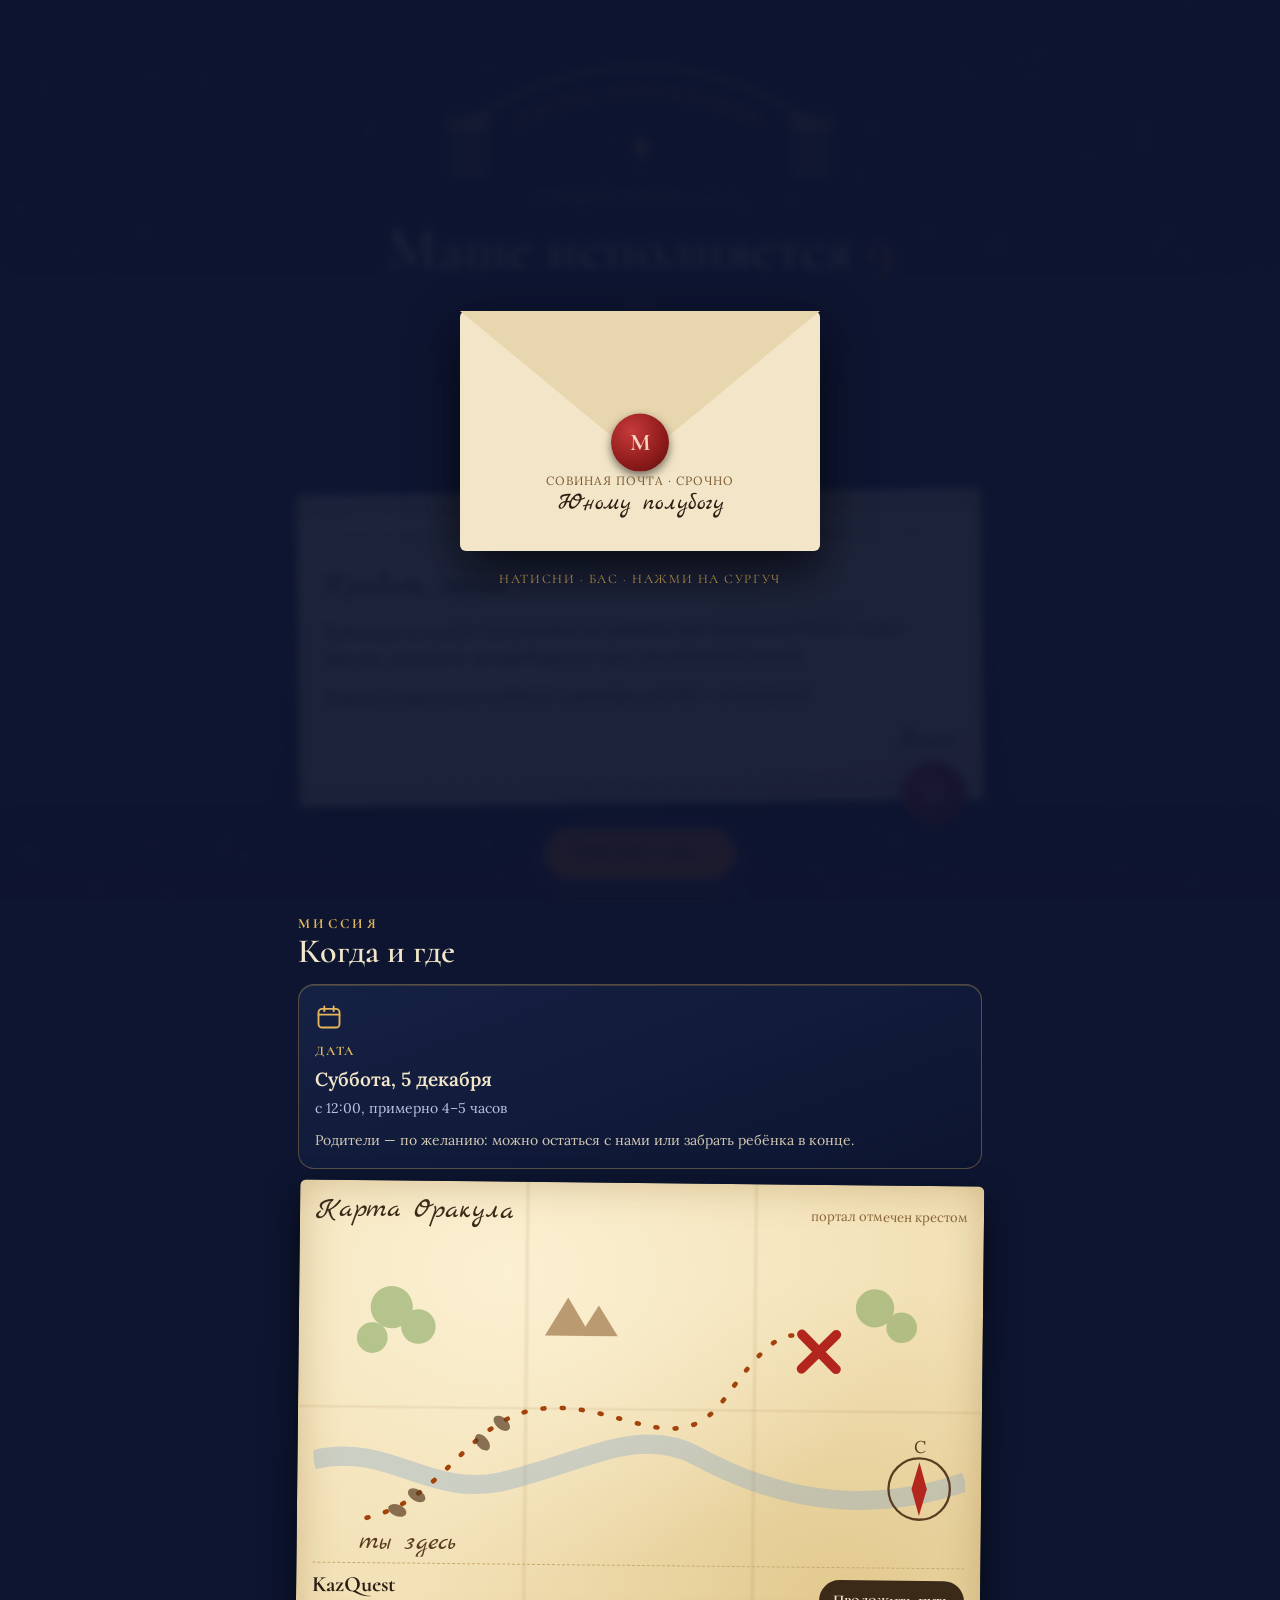
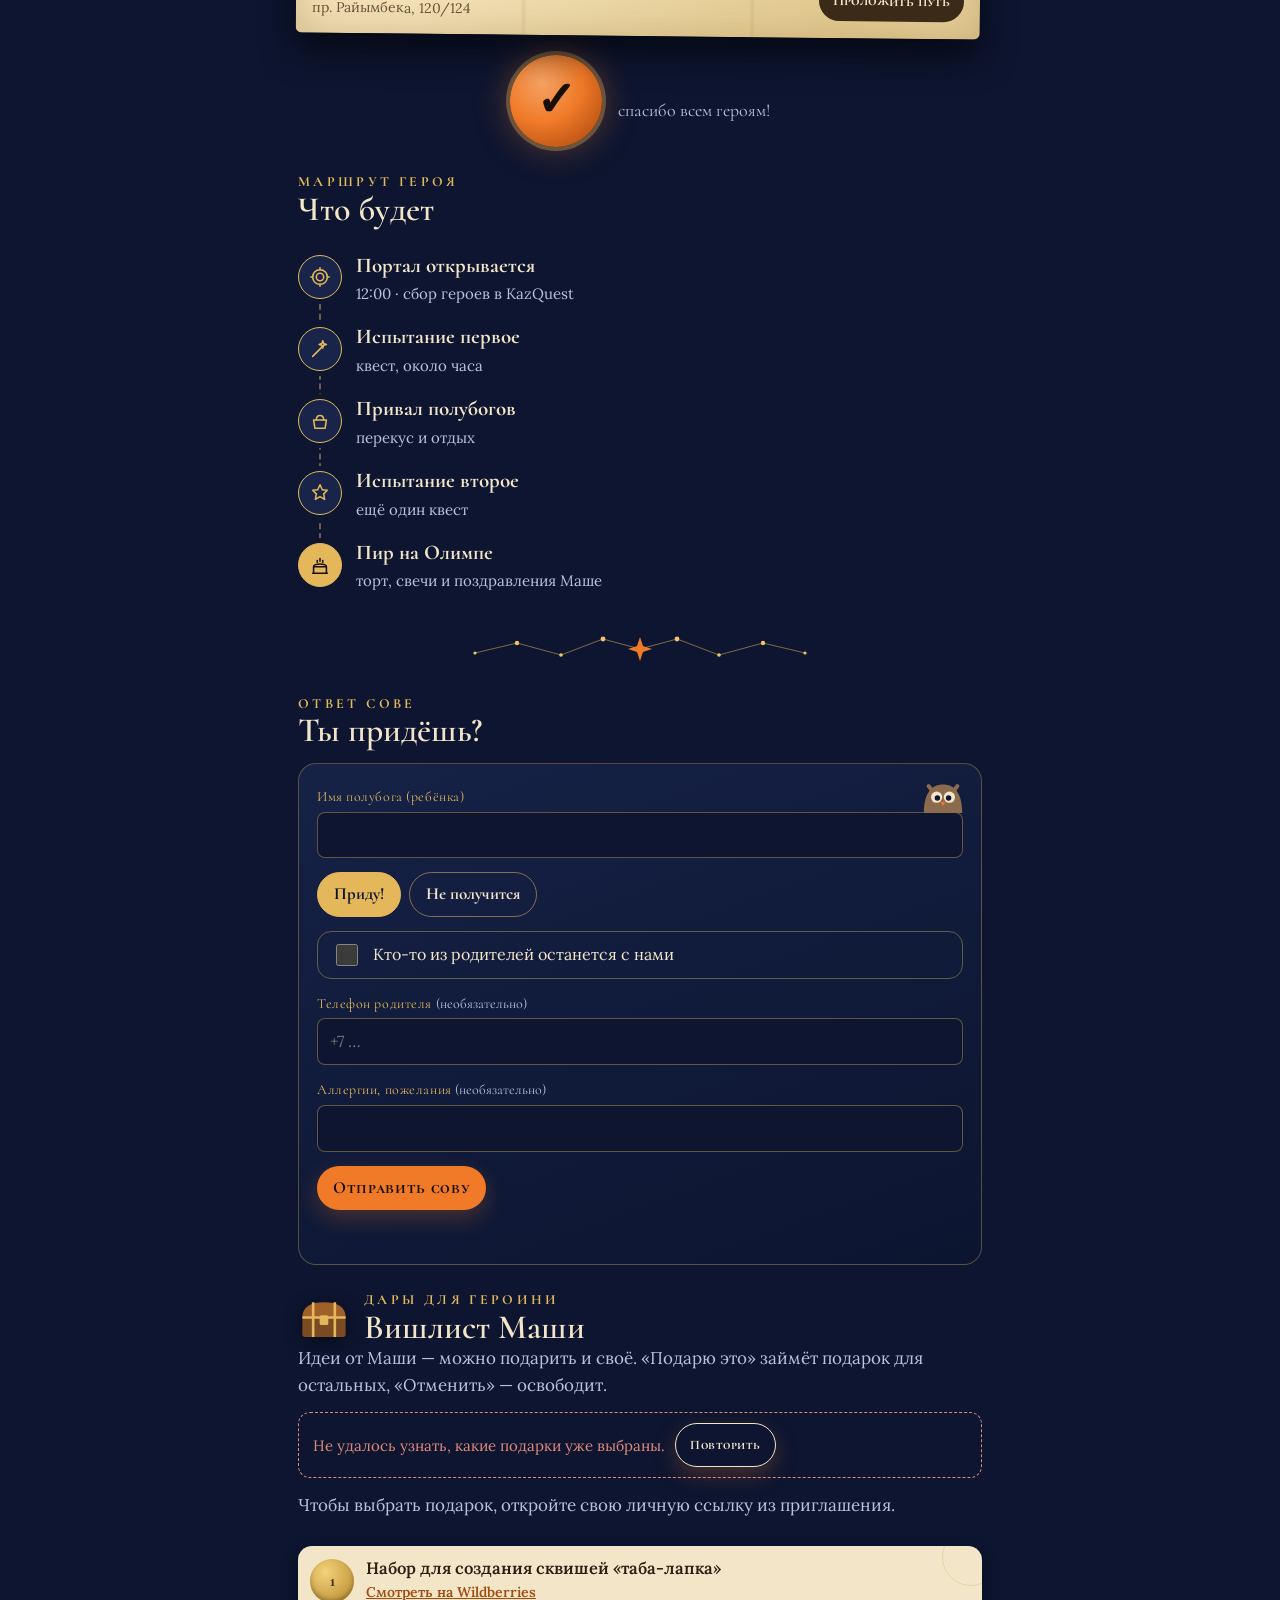
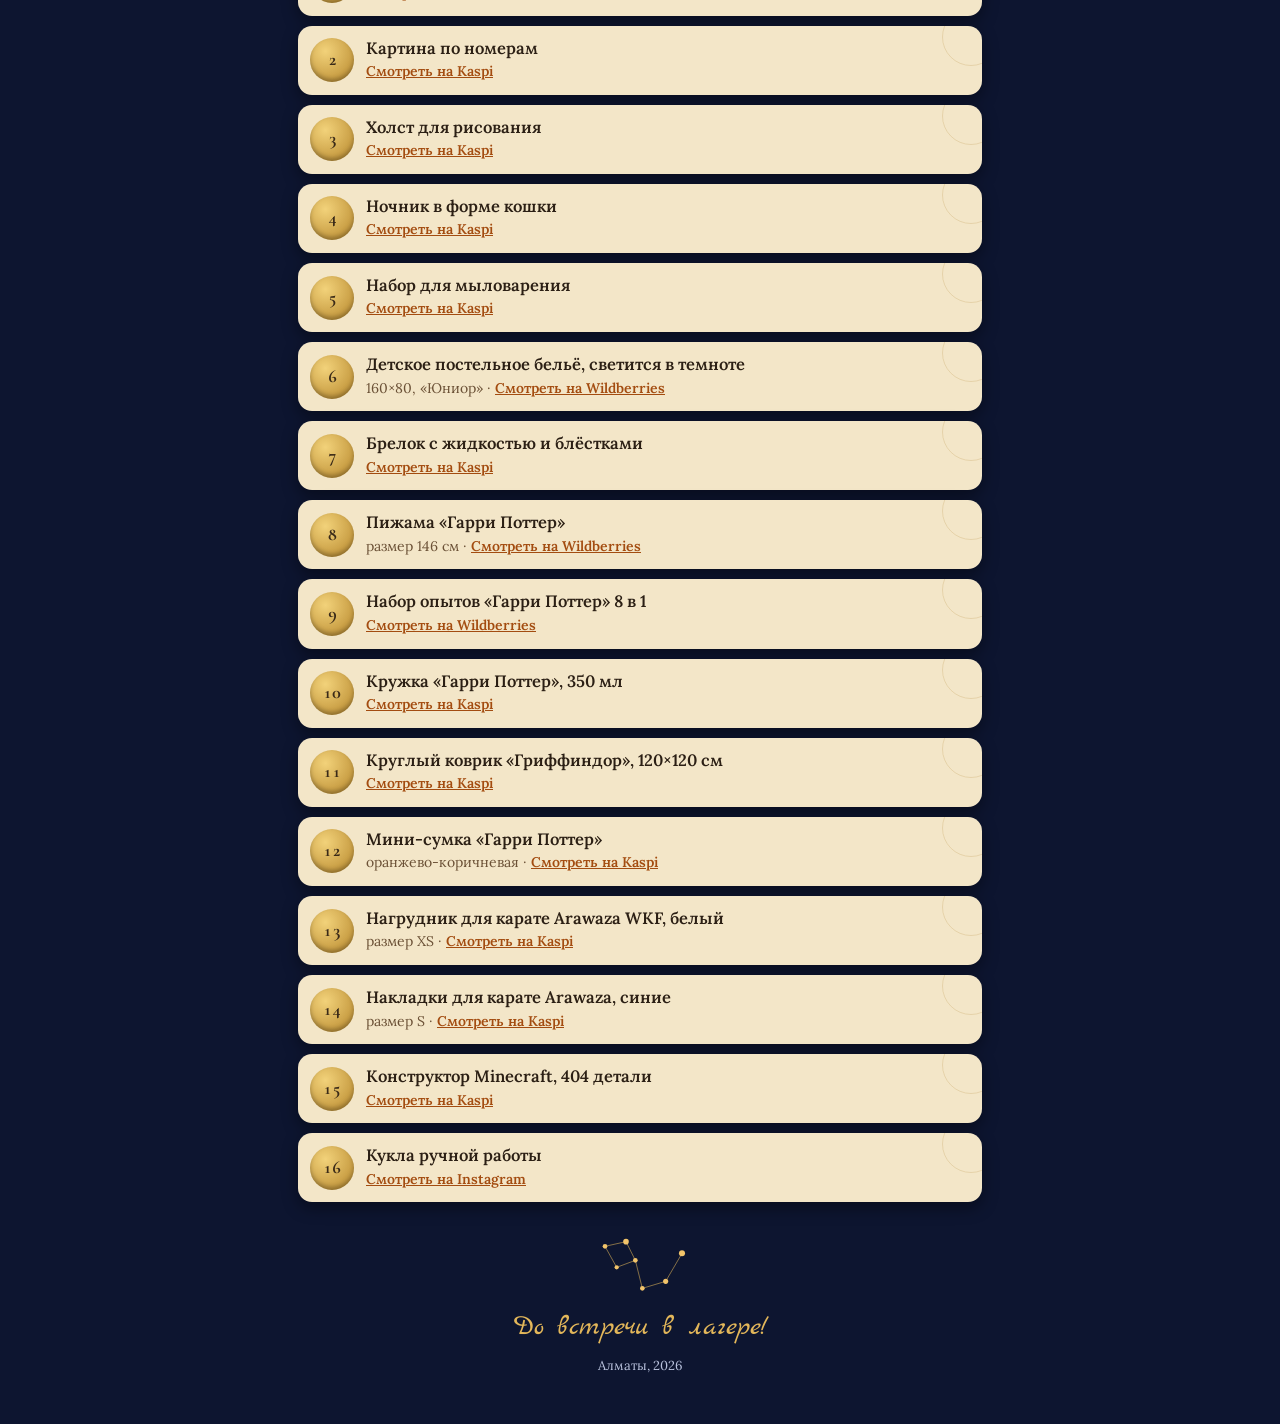
==== index.html @ b2b611e3 "Пижама ГП: ссылка с выбранным размером 146 Co-Authored-By: Claude Opus 5.5 <noreply@anthropic.com> C" ====
<!DOCTYPE html>
<html lang="ru">
<head>
<meta charset="utf-8">
<meta name="viewport" content="width=device-width, initial-scale=1">
<title>Маше 9 — Лагерь полукровок</title>
<meta name="robots" content="noindex">
<meta property="og:title" content="Маше 9 — приглашение в Лагерь полукровок">
<meta property="og:image" content="https://ivanlutsenko.github.io/masha-9/og.jpg">
<meta property="og:image:width" content="1200">
<meta property="og:image:height" content="630">
<meta name="twitter:card" content="summary_large_image">
<meta property="og:description" content="Суббота, 5 декабря, 12:00. Квест в Лагере полукровок. Совиная почта для юных полубогов и волшебников.">
<link rel="preconnect" href="https://fonts.googleapis.com">
<link rel="preconnect" href="https://fonts.gstatic.com" crossorigin>
<link href="https://fonts.googleapis.com/css2?family=Cormorant:wght@500;600;700&family=Cormorant+SC:wght@600;700&family=Philosopher:wght@400;700&family=Lora:ital,wght@0,400;0,600;1,400&family=Marck+Script&family=Bad+Script&display=swap" rel="stylesheet">
<link rel="stylesheet" href="style.css?v=c1f1606">
</head>
<body>

<canvas id="sky" aria-hidden="true"></canvas>
<canvas id="confetti" aria-hidden="true"></canvas>

<div class="envelope-screen" id="envScreen">
  <div class="env-stack">
    <button class="env" id="env" type="button" aria-label="Открыть письмо">
      <span class="body"></span>
      <span class="flap"></span>
      <span class="seal">М</span>
      <span class="addr"><small>СОВИНАЯ ПОЧТА · СРОЧНО</small><span id="envName">Юному полубогу</span></span>
    </button>
    <div class="env-hint">Натисни · Бас · Нажми на сургуч</div>
  </div>
</div>

<div class="lang-screen" id="langScreen" hidden>
  <div class="lang-box">
    <svg class="lang-stars" viewBox="0 0 200 60" aria-hidden="true"><path d="M20 40 L60 18 L100 34 L140 12 L180 38" fill="none" stroke="#e3b75a" stroke-width=".9" opacity=".6"/><g fill="#f2c46a"><circle cx="20" cy="40" r="2"/><circle cx="60" cy="18" r="2.6"/><circle cx="100" cy="34" r="2.2"/><circle cx="140" cy="12" r="2.8"/><circle cx="180" cy="38" r="2"/></g></svg>
    <h2 class="lang-title">Мова · Тіл · Язык</h2>
    <p class="lang-sub">Обери мову порталу · Портал тілін таңда · Выбери язык портала</p>
    <div class="lang-btns">
      <button type="button" class="lang-btn" data-lang="uk" lang="uk"><b>Українська</b><span>Відкрити портал</span></button>
      <button type="button" class="lang-btn" data-lang="kk" lang="kk"><b>Қазақша</b><span>Порталды ашу</span></button>
      <button type="button" class="lang-btn" data-lang="ru" lang="ru"><b>Русский</b><span>Открыть портал</span></button>
    </div>
  </div>
</div>
<div class="flash" id="flash" aria-hidden="true"></div>

<nav class="lang-switch" id="langSwitch" aria-label="Мова · Тіл · Язык" hidden>
  <button type="button" data-lang="uk" lang="uk">УКР</button><button type="button" data-lang="kk" lang="kk">ҚАЗ</button><button type="button" data-lang="ru" lang="ru">РУС</button>
</nav>

<div class="wrap">
  <header class="arch">
    <svg viewBox="0 0 420 150" aria-hidden="true">
      <defs><path id="archPath" d="M66 112 Q210 28 354 112"/></defs>
      <g fill="none" stroke="#e3b75a" stroke-width="2">
        <rect x="24" y="96" width="30" height="50" rx="2"/>
        <line x1="32" y1="100" x2="32" y2="142"/><line x1="39" y1="100" x2="39" y2="142"/><line x1="46" y1="100" x2="46" y2="142"/>
        <rect x="18" y="90" width="42" height="8" rx="2"/>
        <rect x="366" y="96" width="30" height="50" rx="2"/>
        <line x1="374" y1="100" x2="374" y2="142"/><line x1="381" y1="100" x2="381" y2="142"/><line x1="388" y1="100" x2="388" y2="142"/>
        <rect x="360" y="90" width="42" height="8" rx="2"/>
        <path d="M40 92 Q210 -14 380 92" stroke-width="2.5"/>
      </g>
      <text font-family="Philosopher, Georgia, serif" font-weight="700" font-size="19" letter-spacing="3" fill="#f07a28">
        <textPath href="#archPath" startOffset="50%" text-anchor="middle" data-i18n="arch">ЛАГЕРЬ ПОЛУКРОВОК</textPath>
      </text>
      <path d="M213 102 L203 122 H212 L206 142 L221 116 H211 Z" fill="#e3b75a"/>
    </svg>
    <div class="kicker" data-i18n="kicker">Совиная почта · 05.12</div>
    <h1 data-i18n-html="h1">Маше исполняется <em>9</em></h1>
    <svg class="c9" viewBox="0 0 120 110" role="img" aria-label="Созвездие в форме девятки">
      <path d="M78 48 L62 58 L42 52 L36 32 L48 14 L70 12 L82 28 L78 48 L74 74 L60 96 L40 100" fill="none" stroke="#e3b75a" stroke-width="1" opacity=".7"/>
      <g fill="#f2c46a"><circle cx="78" cy="48" r="3"/><circle cx="62" cy="58" r="2.2"/><circle cx="42" cy="52" r="2.6"/><circle cx="36" cy="32" r="2"/><circle cx="48" cy="14" r="2.8"/><circle cx="70" cy="12" r="2.2"/><circle cx="82" cy="28" r="2.6"/><circle cx="74" cy="74" r="2.2"/><circle cx="60" cy="96" r="2.6"/><circle cx="40" cy="100" r="3.2"/></g>
    </svg>
  </header>

  <svg class="sdiv" viewBox="0 0 350 40" aria-hidden="true"><path d="M10 24 L52 14 L96 26 L138 10 L175 20 L212 10 L254 26 L298 14 L340 24" fill="none" stroke="#e3b75a" stroke-width=".9" opacity=".6"/><g fill="#f2c46a"><circle cx="10" cy="24" r="1.6"/><circle cx="52" cy="14" r="2.2"/><circle cx="96" cy="26" r="1.8"/><circle cx="138" cy="10" r="2.4"/><circle cx="212" cy="10" r="2.4"/><circle cx="254" cy="26" r="1.8"/><circle cx="298" cy="14" r="2.2"/><circle cx="340" cy="24" r="1.6"/></g><path d="M175 8 L178 17 L187 20 L178 23 L175 32 L172 23 L163 20 L172 17 Z" fill="#f07a28"/></svg>

  <article class="letter">
    <div class="crest"><span data-i18n="crest_l">Лагерь полукровок</span><span data-i18n="crest_r">Домик Гекаты · Хогвартс</span></div>
    <p class="greet" id="greet">Привет, герой!</p>
    <p id="intro">Тебя ждут в Лагере полукровок на девятом дне рождения Маши. Будут квесты, полубоги, волшебники и торт, достойный Олимпа.</p>
    <p data-i18n="portal">Портал откроется в субботу, 5 декабря, в 12:00 — в KazQuest.</p>
    <p class="sign">Маша</p>
    <div class="wax" aria-hidden="true">Ω</div>
  </article>
  <a class="btn cta" href="#h-rsvp" id="ctaBtn" data-i18n="cta">Ответить сове ↓</a>

  <section aria-labelledby="h-when" style="margin-top:10px">
    <h2 id="h-when"><span class="gr" data-i18n="when_gr">Миссия</span><span data-i18n="when_h">Когда и где</span></h2>
    <div class="facts">
      <div class="fact">
        <svg class="ico" viewBox="0 0 24 24" aria-hidden="true"><rect x="3" y="5" width="18" height="16" rx="3"/><path d="M3 10h18M8 3v4M16 3v4"/></svg>
        <span class="lbl" data-i18n="date_lbl">Дата</span>
        <span class="val" id="dateVal">Суббота, 5 декабря</span>
        <span class="note" id="timeVal">с 12:00, примерно 4–5 часов</span>
        <span class="note parents" data-i18n="parents">Родители — по желанию: можно остаться с нами или забрать ребёнка в конце.</span>
      </div>
    </div>
    <a class="omap" id="mapLink" target="_blank" rel="noopener">
      <div class="omap-head"><span class="omap-title" data-i18n="map_title">Карта Оракула</span><span class="omap-sub" data-i18n="map_sub">портал отмечен крестом</span></div>
      <svg class="omap-art" viewBox="0 0 340 170" aria-hidden="true">
        <path d="M0 120 C40 110 60 140 100 130 S170 100 200 116 S280 150 340 128" fill="none" stroke="#7fa3c9" stroke-width="10" opacity=".35"/>
        <g fill="#7fa35c" opacity=".55"><circle cx="40" cy="40" r="11"/><circle cx="54" cy="50" r="9"/><circle cx="30" cy="56" r="8"/><circle cx="292" cy="38" r="10"/><circle cx="306" cy="48" r="8"/></g>
        <path d="M120 54 l12 -20 l12 20 Z M138 54 l10 -16 l10 16 Z" fill="#a0784a" opacity=".7"/>
        <path d="M28 150 C70 140 80 96 120 92 S190 120 214 86 S250 44 262 62" fill="none" stroke="#a3420b" stroke-width="2.4" stroke-dasharray="1 9" stroke-linecap="round"/>
        <g fill="#5a3c22" opacity=".7"><ellipse cx="44" cy="146" rx="3" ry="5" transform="rotate(-70 44 146)"/><ellipse cx="54" cy="138" rx="3" ry="5" transform="rotate(-60 54 138)"/><ellipse cx="88" cy="110" rx="3" ry="5" transform="rotate(-40 88 110)"/><ellipse cx="98" cy="100" rx="3" ry="5" transform="rotate(-50 98 100)"/></g>
        <g stroke="#b3261e" stroke-width="5" stroke-linecap="round"><path d="M254 52 L272 70 M272 52 L254 70"/></g>
        <text x="24" y="166" font-family="Marck Script, cursive" font-size="14" fill="#5a3c22" data-i18n="map_here">ты здесь</text>
        <g transform="translate(316 132)"><circle r="16" fill="none" stroke="#5a3c22" stroke-width="1.2"/><path d="M0 -14 L4 0 L0 14 L-4 0 Z" fill="#b3261e"/><text y="-19" font-size="9" text-anchor="middle" fill="#5a3c22" font-family="Lora, serif">С</text></g>
      </svg>
      <div class="omap-foot">
        <div class="omap-addr"><b id="placeVal">KazQuest</b><span id="placeNote">пр. Райымбека, 120/124</span></div>
        <span class="omap-btn" id="mapBtn" data-i18n="map_btn">Проложить путь</span>
      </div>
    </a>
    <div class="count"><div class="orb"><b id="days">✦</b></div><span id="daysLbl">дней до праздника</span></div>
  </section>

  <section aria-labelledby="h-route">
    <h2 id="h-route"><span class="gr" data-i18n="route_gr">Маршрут героя</span><span data-i18n="route_h">Что будет</span></h2>
    <ol class="route">
      <li><span class="node">
        <svg viewBox="0 0 24 24" aria-hidden="true"><circle cx="12" cy="12" r="8"/><circle cx="12" cy="12" r="4"/><path d="M12 2v2M12 20v2M2 12h2M20 12h2"/></svg></span>
        <div><b data-i18n="r1">Портал открывается</b><p data-i18n="r1s">12:00 · сбор героев в KazQuest</p></div></li>
      <li><span class="node">
        <svg viewBox="0 0 24 24" aria-hidden="true"><path d="M4 20 L16 8"/><path d="M15 3l1 3 3 1-3 1-1 3-1-3-3-1 3-1z"/></svg></span>
        <div><b data-i18n="r2">Испытание первое</b><p data-i18n="r2s">квест, около часа</p></div></li>
      <li><span class="node">
        <svg viewBox="0 0 24 24" aria-hidden="true"><path d="M5 11h14l-1.5 9h-11z"/><path d="M8 11c0-3 1.5-5 4-5s4 2 4 5"/></svg></span>
        <div><b data-i18n="r3">Привал полубогов</b><p data-i18n="r3s">перекус и отдых</p></div></li>
      <li><span class="node">
        <svg viewBox="0 0 24 24" aria-hidden="true"><path d="M12 3l2.5 5.5L20 9l-4 4 1 6-5-3-5 3 1-6-4-4 5.5-.5z"/></svg></span>
        <div><b data-i18n="r4">Испытание второе</b><p data-i18n="r4s">ещё один квест</p></div></li>
      <li><span class="node gold">
        <svg viewBox="0 0 24 24" aria-hidden="true"><path d="M4 21h16M5 21v-7h14v7M5 14c0-2 3-3 7-3s7 1 7 3"/><path d="M12 8V5M9 9V7M15 9V7"/></svg></span>
        <div><b data-i18n="r5">Пир на Олимпе</b><p data-i18n="r5s">торт, свечи и поздравления Маше</p></div></li>
    </ol>
  </section>

  <svg class="sdiv" viewBox="0 0 350 40" aria-hidden="true"><path d="M10 24 L52 14 L96 26 L138 10 L175 20 L212 10 L254 26 L298 14 L340 24" fill="none" stroke="#e3b75a" stroke-width=".9" opacity=".6"/><g fill="#f2c46a"><circle cx="10" cy="24" r="1.6"/><circle cx="52" cy="14" r="2.2"/><circle cx="96" cy="26" r="1.8"/><circle cx="138" cy="10" r="2.4"/><circle cx="212" cy="10" r="2.4"/><circle cx="254" cy="26" r="1.8"/><circle cx="298" cy="14" r="2.2"/><circle cx="340" cy="24" r="1.6"/></g><path d="M175 8 L178 17 L187 20 L178 23 L175 32 L172 23 L163 20 L172 17 Z" fill="#f07a28"/></svg>

  <section aria-labelledby="h-rsvp" id="rsvpSec">
    <h2 id="h-rsvp"><span class="gr" data-i18n="rsvp_gr">Ответ сове</span><span id="rsvpTitle">Ты придёшь?</span></h2>
    <form class="panel" id="rsvpForm" novalidate>
      <svg class="peek" viewBox="0 0 60 44" aria-hidden="true"><path d="M6 44 C6 18 16 8 30 8 S54 18 54 44Z" fill="#8c6a4e"/><path d="M12 10 L18 18 M48 10 L42 18" stroke="#8c6a4e" stroke-width="5" stroke-linecap="round"/><circle cx="22" cy="24" r="7" fill="#f3e6c8"/><circle cx="38" cy="24" r="7" fill="#f3e6c8"/><circle class="pupil" cx="23" cy="25" r="3.4" fill="#0d1530"/><circle class="pupil" cx="37" cy="25" r="3.4" fill="#0d1530"/><path d="M27 30 L30 35 L33 30Z" fill="#f07a28"/></svg>
      <p class="who" id="whoLine" hidden><span id="whoLbl" data-i18n="who">Гость:</span> <b id="whoName"></b> · <button type="button" class="linkbtn" id="whoEdit" data-i18n="who_edit">изменить</button></p>
      <div class="field" id="childField">
        <label for="rChild" data-i18n="child_lbl">Имя полубога (ребёнка)</label>
        <input id="rChild" name="child" autocomplete="off" required maxlength="60">
      </div>
      <div class="kids" id="kidsBox" hidden></div>
      <div class="seg" id="comingSeg" role="radiogroup" aria-label="Придёт ли" data-i18n-aria="coming_aria">
        <input type="radio" id="rYes" name="coming" value="yes" checked><label for="rYes" id="rYesLbl" data-i18n="yes">Приду!</label>
        <input type="radio" id="rNo" name="coming" value="no"><label for="rNo" data-i18n="no">Не получится</label>
      </div>
      <label class="kid adult" for="rAdult"><input type="checkbox" id="rAdult"><span data-i18n="adult_stays">Кто-то из родителей останется с нами</span></label>
      <div class="field">
        <label for="rContact"><span data-i18n="phone_lbl">Телефон родителя</span> <span class="opt" data-i18n="opt">(необязательно)</span></label>
        <input id="rContact" name="contact" type="tel" autocomplete="tel" maxlength="60" placeholder="+7 …">
      </div>
      <div class="field">
        <label for="rNote"><span data-i18n="note_lbl">Аллергии, пожелания</span> <span class="opt" data-i18n="opt">(необязательно)</span></label>
        <input id="rNote" name="note" maxlength="300">
      </div>
      <div><button class="btn" type="submit" id="rBtn" data-i18n="send">Отправить сову</button></div>
      <div class="msg" id="rMsg" role="status"></div>
    </form>
  </section>

  <section aria-labelledby="h-wish">
    <div>
      <h2 id="h-wish" class="with-ico"><svg class="chest" viewBox="0 0 48 40" aria-hidden="true"><path d="M4 18 C4 8 12 4 24 4 S44 8 44 18Z" fill="#a0602a"/><rect x="4" y="18" width="40" height="18" rx="2" fill="#7a4a22"/><path d="M4 18h40M14 4v32M34 4v32" stroke="#e3b75a" stroke-width="2.4"/><rect x="20" y="16" width="8" height="9" rx="1.5" fill="#e3b75a"/></svg><span><span class="gr" data-i18n="wish_gr">Дары для героини</span><span data-i18n="wish_h">Вишлист Маши</span></span></h2>
      <p class="lead" data-i18n="wish_lead">Идеи от Маши — можно подарить и своё. «Подарю это» займёт подарок для остальных, «Отменить» — освободит.</p>
    </div>
    <div class="demo" id="demoNote" hidden>Демо-режим: бэкенд не подключён, брони не сохраняются.</div>
    <div class="werr" id="wErr" hidden><span data-i18n="load_err">Не удалось узнать, какие подарки уже выбраны.</span> <button type="button" class="btn ghost small" id="wRetry" data-i18n="retry">Повторить</button></div>
    <p class="lead" id="wNoLink" hidden data-i18n="need_link">Чтобы выбрать подарок, откройте свою личную ссылку из приглашения.</p>
    <div class="msg" id="wMsg" role="status"></div>
    <ol class="wishes" id="wishes"></ol>
  </section>

  <footer>
    <svg class="constel" viewBox="0 0 120 60" aria-hidden="true"><path d="M30 14 L48 10 L56 26 L40 32 L30 14 M56 26 L62 50 L82 44 L96 20" fill="none" stroke="#e3b75a" stroke-width=".8" opacity=".6"/><g fill="#f2c46a"><circle cx="30" cy="14" r="2"/><circle cx="48" cy="10" r="2.4"/><circle cx="56" cy="26" r="2"/><circle cx="40" cy="32" r="1.8"/><circle cx="62" cy="50" r="2"/><circle cx="82" cy="44" r="2.2"/><circle cx="96" cy="20" r="2.6"/></g></svg>
    <span class="hand" data-i18n="footer">До встречи в лагере!</span>
    <span>Алматы, 2026</span>
  </footer>
</div>

<dialog id="giftDlg">
  <form method="dialog" id="giftForm">
    <h3 id="giftDlgTitle">Подарю это</h3>
    <p class="confirm" id="gConfirm" hidden></p>
    <div class="field" id="gWhoField">
      <label for="gWho" data-i18n="dlg_who">От кого подарок</label>
      <input id="gWho" maxlength="60" required placeholder="напр. Соня" data-i18n-ph="dlg_ph">
    </div>
    <div class="msg" id="gMsg" role="status"></div>
    <div class="row">
      <button class="btn ghost" value="cancel" type="button" id="gCancel" data-i18n="dlg_cancel">Отмена</button>
      <button class="btn" type="submit" id="gOk" data-i18n="dlg_ok">Подарю</button>
    </div>
  </form>
</dialog>

<script src="config.js?v=pj146s"></script>
<script src="api.js?v=c1f1606"></script>
<script src="i18n.js?v=c1f1606"></script>
<script src="gender.js?v=c1f1606"></script>
<script>
const P = window.PARTY;
const T = (k, v) => I18N.t(k, v);
const $ = id => document.getElementById(id);
const store = {
  get(k, d){ try { return JSON.parse(localStorage.getItem(k)) ?? d; } catch { return d; } },
  set(k, v){ try { localStorage.setItem(k, JSON.stringify(v)); } catch {} }
};
let state = { taken: [], coming: 0 };
let mine = store.get("masha9.mine", {});   // giftId -> token

/* гости из ссылки: …/#Соня или …/#Прохор+Вера (братья и сёстры — одно приглашение) */
const GS = (() => {
  try {
    let raw = decodeURIComponent(location.hash.slice(1)).slice(0, 80);
    if (raw && document.getElementById(raw)) raw = store.get("masha9.hash", "");   // это якорь страницы, а не имя
    else if (raw) store.set("masha9.hash", raw);
    return raw.split("+").map(x => Gender.parse(x)).filter(x => x.name);
  } catch { return []; }
})();
const G = GS[0] || { name: "", g: null };
const many = GS.length > 1;
const guest = GS.map(x => x.name).join(" и ");            // для таблицы — всегда по-русски
const guestShown = voc => I18N.names(GS, voc);            // для экрана — на языке сайта
const FAM = guest.toLowerCase().replace(/ё/g, "е") === "семья";   // семейная ссылка #Семья: без ответа сове, подарки можно отмечать

function renderStatic(){
  $("dateVal").textContent = T("date_text");
  $("timeVal").textContent = T("time_text");
  if (P.place){
    $("placeVal").textContent = P.place;
    $("placeNote").textContent = P.address || "";
  }
  if (P.mapUrl){ $("mapLink").href = P.mapUrl; $("mapLink").setAttribute("aria-label", T("map_aria") + ": " + (P.place || "") + ", " + (P.address || "")); }
  else { $("mapBtn").hidden = true; }
  {
  }
  $("rsvpSec").hidden = FAM;
  $("wNoLink").hidden = !!guest;
  if (FAM){
    $("envName").textContent = "Кому: семье";
    $("greet").textContent = T("greet_fam");
    $("intro").textContent = T("intro_fam");
    $("ctaBtn").textContent = T("cta_fam");
  }
  else if (guest){
    $("envName").textContent = "Кому: " + guest;
    $("greet").textContent = many ? T("greet_pl", { name: guestShown(true) }) : T(Gender.pick(G.g, "greet_m", "greet_f", "greet_n"), { name: guest, g: G.g, voc: true });
    $("intro").textContent = many ? T("intro_pl") : T(Gender.pick(G.g, "intro_m", "intro_f", "intro"));
    $("rChild").value = guest;
    $("gWho").value = guest;
    $("rsvpTitle").textContent = many ? T("rsvp_h_pl", { name: guestShown(true) }) : T("rsvp_h_name", { name: guest, g: G.g, voc: true });
    $("whoName").textContent = many ? guestShown(false) : guest;
    if (many){ $("rYesLbl").textContent = T("yes_pl"); $("whoLbl").textContent = T("who_pl"); }
    $("whoLine").hidden = false;
    $("childField").hidden = true;
  }
  else { $("greet").textContent = T("greet"); $("intro").textContent = T("intro"); $("rsvpTitle").textContent = T("rsvp_h"); }
  $("demoNote").hidden = !API.isDemo();
  renderKids(); showSaved();
  document.querySelectorAll(".lang-switch button").forEach(b => b.setAttribute("aria-current", b.dataset.lang === I18N.lang ? "true" : "false"));
  $("whoEdit").onclick = () => { $("childField").hidden = false; $("whoLine").hidden = true; $("kidsBox").hidden = true; $("comingSeg").hidden = false; $("rChild").value = ""; $("rChild").focus(); };
  // отсчёт
  if (!P.date){ $("days").closest(".count").hidden = true; return; }
  const [y,m,d] = P.date.split("-").map(Number);
  const now = new Date(); now.setHours(0,0,0,0);
  const diff = Math.round((new Date(y, m-1, d) - now) / 86400000);
  if (diff > 0){
    const n10 = diff % 10, n100 = diff % 100;
    $("days").textContent = diff;
    $("daysLbl").textContent = T("days")(diff);
  } else if (diff === 0){ $("days").textContent = "✦"; $("daysLbl").textContent = T("today"); }
  else { $("days").textContent = "✓"; $("daysLbl").textContent = T("after"); }
}

function kaspiHref(k){
  if (!k) return "";
  return /^https?:\/\//.test(k) ? k : "https://kaspi.kz/shop/search/?text=" + encodeURIComponent(k);
}

function shopName(u){ return /wildberries/.test(u) ? "Wildberries" : /instagram/.test(u) ? "Instagram" : "Kaspi"; }
function giftLink(g){
  const kh = kaspiHref(g.kaspi); if (!kh) return null;
  const a = document.createElement("a"); a.href = kh; a.target = "_blank"; a.rel = "noopener";
  a.textContent = /^https?:/.test(g.kaspi) ? T("kaspi_see", { shop: shopName(g.kaspi) }) : T("kaspi_find");
  return a;
}

let loaded = false, loadFailed = false;
function renderWishes(){
  const ol = $("wishes");
  const wm = $("wMsg"), at = wm && wm.previousElementSibling && wm.parentNode === ol ? [...ol.children].filter(x => x.classList.contains("wish")).indexOf(wm.previousElementSibling) : -1;
  if (wm && wm.parentNode === ol) ol.before(wm);
  ol.innerHTML = "";
  $("wErr").hidden = !loadFailed;
  P.gifts.forEach((g, i) => {
    const taken = state.taken.includes(g.id);
    const isMine = taken && !!mine[g.id];
    const li = document.createElement("li");
    li.className = "wish" + (taken ? " taken" : "") + (isMine ? " mine" : "");
    li.innerHTML = `<span class="num">${i+1}</span><div><div class="t"></div><div class="d"></div></div><div class="act"></div>`;
    const L = I18N.gift(g);
    li.querySelector(".t").textContent = L.title;
    const d = li.querySelector(".d");
    if (L.note) d.append(L.note);
    const a = (!taken || isMine) ? giftLink(g) : null;     // свою бронь можно купить по ссылке
    if (a){ if (L.note) d.append(" · "); d.appendChild(a); }
    if (!d.childNodes.length) d.remove();
    const act = li.querySelector(".act");
    if (isMine){
      act.innerHTML = '<span class="badge"></span>'; act.firstChild.textContent = T("mine");
      const b = document.createElement("button"); b.className = "btn ghost small"; b.type = "button"; b.textContent = T("cancel_mine");
      b.onclick = () => release(g, b); act.appendChild(b);
    } else if (taken){
      act.innerHTML = '<span class="badge"></span>'; act.firstChild.textContent = T("taken");
    } else if (guest){
      const b = document.createElement("button"); b.className = "btn"; b.type = "button";
      b.textContent = loaded ? T("give") : T("loading"); b.disabled = !loaded;
      b.setAttribute("aria-label", T("give_aria") + L.title);
      b.onclick = () => openGift(g); act.appendChild(b);
    }
    ol.appendChild(li);
  });
  if (at >= 0 && wm && wm.textContent) ol.children[at] && ol.children[at].after(wm);   // сообщение остаётся у своей карточки
}

function applyState(s){
  if (!s || !s.taken) return;
  state = s;
  let changed = false;
  for (const id of Object.keys(mine)) {
    const gone = !s.taken.includes(id);
    const notOurs = guest && Array.isArray(s.mine) && !s.mine.includes(id);   // кто-то другой занял после того, как нашу бронь освободили
    if (gone || notOurs){ delete mine[id]; changed = true; }
  }
  // брони, сделанные по этой же личной ссылке с другого устройства
  for (const id of (s.mine || [])) if (!mine[id]){ mine[id] = "name"; changed = true; }
  if (changed) store.set("masha9.mine", mine);
  renderWishes();
}

async function load(){
  try {
    const r = await API.get(guest ? { action: "state", who: guest } : { action: "state" });
    if (!r || !r.ok) throw new Error("bad");
    loaded = true; loadFailed = false; applyState(r);
  } catch { loadFailed = true; renderWishes(); }
}
$("wRetry").onclick = () => { $("wErr").hidden = true; load(); };
document.addEventListener("visibilitychange", () => { if (document.visibilityState === "visible") load(); });

/* бронь: id брони создаёт телефон — повтор после обрыва связи не плодит дубли */
const newRid = () => (crypto.randomUUID ? crypto.randomUUID() : Date.now().toString(36) + Math.random().toString(36).slice(2, 12));
function wishMsg(text, ok, g){
  const m = $("wMsg"); m.textContent = text || ""; m.className = "msg" + (text ? (ok ? " ok" : " err") : "");
  const card = g && [...document.querySelectorAll(".wish")][P.gifts.indexOf(g)];
  if (card && text){ card.after(m); } else if (!text) { $("wishes").before(m); }
  const a = ok && g && giftLink(g); if (a){ m.append(" "); m.appendChild(a); }
}
async function reserve(g, who){
  const rid = mine[g.id] && mine[g.id] !== "name" ? mine[g.id] : newRid();
  mine[g.id] = rid; store.set("masha9.mine", mine);         // если ответ потеряется, бронь всё равно наша
  try {
    const r = await API.post({ action: "reserve", giftId: g.id, giftTitle: g.title, who, rid });
    if (!r.ok){ delete mine[g.id]; store.set("masha9.mine", mine); }
    if (r.state) applyState(r.state);
    return r;
  } catch (e) { load(); throw e; }
}

let current = null;
function openGift(g){
  current = g;
  $("giftDlgTitle").textContent = I18N.gift(g).title;
  $("gWhoField").hidden = !!guest;
  $("gConfirm").hidden = !guest;
  $("gConfirm").textContent = guest ? T("confirm_from", { name: many ? I18N.names(GS, false) : guest }) : "";
  $("gMsg").textContent = ""; $("gMsg").className = "msg";
  $("gOk").disabled = false;
  $("giftDlg").showModal();
  $("gWho").focus();
}
$("gCancel").onclick = () => $("giftDlg").close();
$("giftForm").addEventListener("submit", async e => {
  e.preventDefault();
  const who = guest || $("gWho").value.trim();
  if (!who){ $("gMsg").textContent = T("dlg_need"); $("gMsg").className = "msg err"; return; }
  $("gOk").disabled = true;
  try {
    const r = await reserve(current, who);
    if (r.ok){ $("giftDlg").close(); wishMsg(T("wish_ok", { gift: I18N.gift(current).title }), true, current); }
    else if (["taken", "limit", "busy", "bad gift"].includes(r.error)){ $("gMsg").textContent = T({ taken: "dlg_taken", limit: "limit", busy: "busy", "bad gift": "bad_gift" }[r.error]); $("gMsg").className = "msg err"; }
    else throw new Error(r.error);
  } catch {
    $("gMsg").textContent = T("net_err"); $("gMsg").className = "msg err";
    $("gOk").disabled = false;
  }
});

async function quickReserve(g, btn){
  btn.disabled = true; btn.textContent = T("booking"); wishMsg("");
  try {
    const r = await reserve(g, guest);
    if (r.ok) wishMsg(T("wish_ok", { gift: I18N.gift(g).title }), true, g);
    else if (r.error === "taken") wishMsg(T("dlg_taken"), false, g);
    else throw new Error(r.error);
  } catch { wishMsg(T("net_err"), false, g); btn.disabled = false; btn.textContent = T("give"); }
}

async function release(g, btn){
  btn.disabled = true; wishMsg("");
  try {
    const tok = mine[g.id];
    const r = await API.post({ action: "release", giftId: g.id, token: tok === "name" ? "" : tok, who: guest });
    if (r.ok){ delete mine[g.id]; store.set("masha9.mine", mine); applyState(r.state); }
    else { wishMsg(T("cancel_fail")); btn.disabled = false; load(); }
  } catch { wishMsg(T("net_err")); btn.disabled = false; }
}

/* RSVP */
const kidChecked = GS.map(() => true);
function renderKids(){
  const box = $("kidsBox"); box.innerHTML = "";
  $("comingSeg").hidden = false;
  const yes = $("rYes").checked;
  $("rAdult").closest(".adult").hidden = !yes;
  if (!many || !yes || $("childField").hidden === false) { box.hidden = true; return; }
  box.hidden = false;
  const lbl = document.createElement("p"); lbl.className = "kids-lbl"; lbl.textContent = T("kids_lbl"); box.appendChild(lbl);
  GS.forEach((x, i) => {
    const id = "kid" + i;
    const w = document.createElement("label"); w.className = "kid"; w.htmlFor = id;
    w.innerHTML = `<input type="checkbox" id="${id}"><span></span>`;
    w.querySelector("span").textContent = x.name;
    const cb = w.querySelector("input"); cb.checked = kidChecked[i]; cb.onchange = () => { kidChecked[i] = cb.checked; };
    box.appendChild(w);
  });
}
document.querySelectorAll('#comingSeg input').forEach(r => r.addEventListener("change", renderKids));
$("ctaBtn").addEventListener("click", e => { e.preventDefault(); $(FAM ? "h-wish" : "h-rsvp").scrollIntoView({ behavior: calm ? "auto" : "smooth" }); });
const rsvpKey = "masha9.rsvp." + (guest || "-");
function showSaved(){
  const r = store.get(rsvpKey, null); if (!r) return;
  $("rMsg").textContent = T(r.coming ? "saved_yes" : "saved_no"); $("rMsg").className = "msg ok";
}
$("rsvpForm").addEventListener("submit", async e => {
  e.preventDefault();
  const f = e.target, msg = $("rMsg");
  const child = f.child.value.trim();
  if (!child){ msg.textContent = T("need_child"); msg.className = "msg err"; f.child.focus(); return; }
  let kids, coming;
  const saidYes = f.coming.value === "yes";
  if (many && child === guest){
    kids = GS.map((x, i) => ({ name: x.name, coming: saidYes && $("kid" + i).checked }));
    coming = kids.some(k => k.coming);
  } else {
    coming = f.coming.value === "yes";
    kids = [{ name: child, coming }];
  }
  $("rBtn").disabled = true;
  try {
    const note = f.note.value;
    const r = await API.post({ action: "rsvp", child, coming, kids, adult: coming && $("rAdult").checked, contact: f.contact.value, note });
    if (!r.ok) throw new Error(r.error);
    store.set(rsvpKey, { coming, n: kids.filter(k => k.coming).length, at: Date.now() });
    const n = kids.filter(k => k.coming).length;
    msg.textContent = coming ? T(n > 1 ? "sent_yes_pl" : "sent_yes") : T("sent_no");
    if (coming) burst();
    msg.className = "msg ok";
    if (!$("gWho").value) $("gWho").value = child;
  } catch {
    msg.textContent = T("net_err"); msg.className = "msg err";
  } finally { $("rBtn").disabled = false; }
});

/* конверт */
function openEnvelope(){
  if ($("env").classList.contains("open")) return;
  $("env").classList.add("open");
  setTimeout(() => {
    $("envScreen").classList.add("gone");
    $("langScreen").hidden = false;
    const prev = store.get("masha9.lang", null);
    const btn = document.querySelector(`.lang-btn[data-lang="${prev}"]`);
    if (btn) btn.classList.add("last");
    (btn || document.querySelector(".lang-btn")).focus();
  }, 650);
}
function enterPortal(lang){
  store.set("masha9.lang", lang);
  I18N.set(lang); renderStatic(); renderWishes();
  const f = $("flash");
  f.classList.remove("go"); void f.offsetWidth; f.classList.add("go");
  setTimeout(() => { $("langScreen").hidden = true; $("langSwitch").hidden = false; }, calm ? 0 : 380);
}
function switchLang(lang){ store.set("masha9.lang", lang); I18N.set(lang); renderStatic(); renderWishes(); }
document.querySelectorAll(".lang-switch button").forEach(b => b.addEventListener("click", () => switchLang(b.dataset.lang)));
document.querySelectorAll(".lang-btn").forEach(b => b.addEventListener("click", () => enterPortal(b.dataset.lang)));
$("env").addEventListener("click", openEnvelope);
document.addEventListener("keydown", e => { if (e.key === "Escape") openEnvelope(); });

/* звёзды */
const calm = matchMedia("(prefers-reduced-motion: reduce)").matches;
(function sky(){
  const c = $("sky"), x = c.getContext("2d"); let W, H, stars = [], shoot = null;
  function size(){ W = c.width = innerWidth * devicePixelRatio; H = c.height = innerHeight * devicePixelRatio;
    stars = Array.from({length: Math.round(innerWidth * innerHeight / 3500)}, () => ({x: Math.random()*W, y: Math.random()*H, r: (Math.random()*1.3+.3)*devicePixelRatio, p: Math.random()*6.28, s: Math.random()*.02+.005})); }
  function frame(t){
    x.clearRect(0,0,W,H);
    for (const s of stars){ const a = .35 + .65 * (calm ? .7 : (Math.sin(s.p + t*s.s*0.06)+1)/2); x.globalAlpha = a; x.fillStyle = "#fff6dc"; x.beginPath(); x.arc(s.x, s.y, s.r, 0, 6.28); x.fill(); }
    if (!calm){
      if (!shoot && Math.random() < .004) shoot = {x: Math.random()*W*.7, y: Math.random()*H*.35, l: 0};
      if (shoot){ shoot.l += 18*devicePixelRatio; const g = x.createLinearGradient(shoot.x, shoot.y, shoot.x+shoot.l, shoot.y+shoot.l*.45);
        g.addColorStop(0,"rgba(255,246,220,0)"); g.addColorStop(1,"rgba(255,246,220,.9)"); x.globalAlpha = 1; x.strokeStyle = g; x.lineWidth = 1.6*devicePixelRatio;
        x.beginPath(); x.moveTo(shoot.x, shoot.y); x.lineTo(shoot.x+shoot.l, shoot.y+shoot.l*.45); x.stroke(); if (shoot.l > 260*devicePixelRatio) shoot = null; }
      requestAnimationFrame(frame);
    }
  }
  let lastW = innerWidth;
  size(); addEventListener("resize", () => { if (innerWidth === lastW) return; lastW = innerWidth; size(); if (calm) frame(0); }); requestAnimationFrame(frame);
})();

/* конфетти */
function burst(){
  if (calm) return;
  const c = $("confetti"), x = c.getContext("2d"), dpr = devicePixelRatio;
  c.width = innerWidth*dpr; c.height = innerHeight*dpr;
  const cols = ["#f07a28","#e3b75a","#7ea2d8","#8fc79a","#d47a7a","#f3e6c8"];
  const ps = Array.from({length: 140}, () => ({x: c.width/2, y: c.height*.55, vx: (Math.random()-.5)*16*dpr, vy: (-Math.random()*16-6)*dpr, r: (Math.random()*5+3)*dpr, c: cols[Math.random()*cols.length|0], a: Math.random()*6.28, va: (Math.random()-.5)*.3}));
  let n = 0;
  (function f(){ x.clearRect(0,0,c.width,c.height);
    for (const p of ps){ p.vy += .45*dpr; p.x += p.vx; p.y += p.vy; p.a += p.va; x.save(); x.translate(p.x,p.y); x.rotate(p.a); x.fillStyle = p.c; x.fillRect(-p.r, -p.r/2, p.r*2, p.r); x.restore(); }
    if (++n < 140) requestAnimationFrame(f); else x.clearRect(0,0,c.width,c.height); })();
}

/* сова следит за курсором/пальцем */
addEventListener("pointermove", e => {
  const o = document.querySelector(".peek"); if (!o) return;
  const b = o.getBoundingClientRect(), dx = Math.max(-1.6, Math.min(1.6, (e.clientX - b.x - b.width/2)/80)), dy = Math.max(-1.4, Math.min(1.4, (e.clientY - b.y - b.height/2)/80));
  o.querySelectorAll(".pupil").forEach(p => p.setAttribute("transform", `translate(${dx} ${dy})`));
});

/* повторный визит: язык уже выбран — сразу на сайт, конверт и выбор языка пропускаем */
const savedLang = store.get("masha9.lang", null);
if (savedLang && ["ru", "uk", "kk"].includes(savedLang)){
  I18N.set(savedLang);
  $("envScreen").style.transition = "none"; $("envScreen").classList.add("gone"); $("env").classList.add("open");
  $("langSwitch").hidden = false;
}
renderStatic(); renderWishes(); load();
</script>
</body>
</html>
---- style.css ----
/* Ночное небо над лагерем (Перси) + пергамент совиной почты (Хогвартс). Одна тема. */
:root{
  --sky:#0d1530; --sky-2:#18244a;
  --camp:#f07a28; --gold:#e3b75a;
  --parch:#f3e6c8; --ink:#2b1f14; --seal:#8e1b1b; --muted:#b9c2dd;
  --ok:#7fc48a; --no:#e08a7a;
  --f-display:"Cormorant", "Philosopher", Georgia, serif;
  --f-sc:"Cormorant SC", "Philosopher", Georgia, serif;
  --f-body:"Lora", Georgia, serif;
  --f-hand:"Marck Script", "Lora", cursive;
  color-scheme:dark;
}
*{box-sizing:border-box}
html,body{margin:0}
body{
  background:var(--sky);
  background-image:
    radial-gradient(1px 1px at 12% 18%, #fff8 50%, transparent 51%),
    radial-gradient(1px 1px at 72% 9%, #fff9 50%, transparent 51%),
    radial-gradient(1.5px 1.5px at 38% 32%, #fffa 50%, transparent 51%),
    radial-gradient(1px 1px at 88% 41%, #fff7 50%, transparent 51%),
    radial-gradient(1px 1px at 22% 62%, #fff6 50%, transparent 51%),
    radial-gradient(1.5px 1.5px at 60% 74%, #fff8 50%, transparent 51%),
    radial-gradient(1px 1px at 93% 83%, #fff7 50%, transparent 51%),
    linear-gradient(180deg, var(--sky) 0%, var(--sky-2) 60%, #1d1a3a 100%);
  background-attachment:fixed;
  color:var(--parch); font-family:var(--f-body); font-size:17px; line-height:1.55; min-height:100vh;
}
a{color:inherit}
:focus-visible{outline:3px solid var(--gold);outline-offset:3px;border-radius:6px}
.wrap{max-width:720px;margin:0 auto;padding:28px 18px 48px;display:flex;flex-direction:column;gap:28px}
.meander{height:14px;opacity:.85;background:url("data:image/svg+xml,%3Csvg xmlns='http://www.w3.org/2000/svg' width='28' height='14' viewBox='0 0 28 14'%3E%3Cpath d='M0 13H6V1H20V9H12V5H16V9' fill='none' stroke='%23e3b75a' stroke-width='2'/%3E%3Cpath d='M20 13H28' stroke='%23e3b75a' stroke-width='2'/%3E%3C/svg%3E") repeat-x}
h2{font-family:var(--f-display);font-size:28px;margin:0;text-wrap:balance}
h2 .gr{color:var(--gold);font-size:14px;letter-spacing:.2em;display:block;text-transform:uppercase;margin-bottom:2px}
section{display:flex;flex-direction:column;gap:14px}
.lead{color:var(--muted);margin:0;max-width:62ch}

/* шапка */
.arch{text-align:center;display:flex;flex-direction:column;align-items:center;gap:10px}
.arch svg{width:min(420px,100%);height:auto}
.arch .kicker{font-family:var(--f-display);letter-spacing:.22em;text-transform:uppercase;color:var(--gold);font-size:13px}
.arch h1{font-family:var(--f-display);font-weight:700;font-size:clamp(34px,8vw,54px);line-height:1.05;margin:0;text-wrap:balance}
.arch h1 em{font-style:normal;color:var(--camp)}

/* письмо */
.letter{background:var(--parch);color:var(--ink);border-radius:4px;padding:34px 26px 30px;position:relative;
  box-shadow:0 18px 40px #0008, inset 0 0 60px #c9a86a55;
  background-image:radial-gradient(ellipse at 20% 10%, #fff6 0%, transparent 45%),radial-gradient(ellipse at 85% 90%, #c9a86a40 0%, transparent 50%)}
.letter::before,.letter::after{content:"";position:absolute;left:0;right:0;height:10px;opacity:.7;
  background:url("data:image/svg+xml,%3Csvg xmlns='http://www.w3.org/2000/svg' width='20' height='10' viewBox='0 0 20 10'%3E%3Cpath d='M0 9H4V1H14V7H8V4H11' fill='none' stroke='%23a6763a' stroke-width='1.5'/%3E%3Cpath d='M14 9H20' stroke='%23a6763a' stroke-width='1.5'/%3E%3C/svg%3E") repeat-x}
.letter::before{top:10px}.letter::after{bottom:10px}
.letter .crest{display:flex;justify-content:space-between;flex-wrap:wrap;font-family:var(--f-display);font-size:12px;letter-spacing:.14em;text-transform:uppercase;color:#7a5a32;margin-bottom:16px;gap:6px 12px}
.letter .greet{font-family:var(--f-hand);font-size:30px;margin:0 0 10px;color:#3b2a18}
.letter p{margin:0 0 12px;max-width:62ch}
.letter .sign{font-family:var(--f-hand);font-size:24px;text-align:right;margin-top:16px;color:#3b2a18}
.wax{position:absolute;right:18px;bottom:-26px;width:64px;height:64px;border-radius:50%;display:grid;place-items:center;
  background:radial-gradient(circle at 35% 30%, #c63a3a, var(--seal) 60%, #5a0f0f);color:#f6d2c0;font-family:var(--f-display);font-weight:700;font-size:26px;box-shadow:0 4px 10px #0007}

/* факты */
.facts{display:grid;grid-template-columns:repeat(auto-fit,minmax(220px,1fr));gap:12px}
.fact{border:1px solid #e3b75a55;border-radius:10px;padding:16px;background:#0d153088;display:flex;flex-direction:column;gap:4px}
.fact .lbl{font-family:var(--f-display);color:var(--gold);font-size:13px;letter-spacing:.14em;text-transform:uppercase}
.fact .val{font-size:19px;font-weight:600}
.fact .note{color:var(--muted);font-size:14px}
.count{display:flex;align-items:baseline;gap:12px;justify-content:center;font-family:var(--f-display);flex-wrap:wrap;text-align:center}
.count b{font-size:52px;color:var(--camp);font-variant-numeric:tabular-nums;line-height:1}
.count span{color:var(--muted);font-size:18px}

/* кнопки и поля */
.btn{font:inherit;font-family:var(--f-display);font-weight:700;font-size:15px;cursor:pointer;border:0;border-radius:999px;padding:9px 16px;
  background:var(--camp);color:#1a0f05;text-decoration:none;white-space:nowrap;display:inline-flex;align-items:center;gap:6px;justify-content:center}
.btn:hover{filter:brightness(1.08)}
.btn:disabled{opacity:.55;cursor:wait}
.btn.ghost{background:transparent;color:inherit;border:1.5px solid currentColor}
.btn.small{font-size:13px;padding:6px 12px}
.field{display:flex;flex-direction:column;gap:4px}
.field label{font-family:var(--f-display);font-size:14px;color:var(--gold);letter-spacing:.04em}
.field input,.field textarea{font:inherit;font-size:16px;border-radius:8px;border:1px solid #e3b75a66;background:#0d1530;color:var(--parch);padding:10px 12px}
.field textarea{min-height:70px;resize:vertical}
.seg{display:flex;gap:8px;flex-wrap:wrap}
.seg input{position:absolute;opacity:0;pointer-events:none}
.seg label{cursor:pointer;border:1.5px solid #e3b75a88;border-radius:999px;padding:8px 16px;font-family:var(--f-display);font-weight:700}
.seg input:checked + label{background:var(--gold);color:var(--sky);border-color:var(--gold)}
.seg input:focus-visible + label{outline:3px solid var(--gold);outline-offset:3px}

.panel{border:1px solid #e3b75a55;border-radius:14px;padding:22px 18px;background:#0d153088;display:flex;flex-direction:column;gap:14px}
.msg{font-size:15px;min-height:1.2em}
.msg.ok{color:var(--ok)} .msg.err{color:var(--no)}

/* вишлист */
.wishes{display:grid;gap:10px;margin:0;padding:0;list-style:none}
.wish{display:grid;grid-template-columns:44px 1fr auto;gap:12px;align-items:center;background:var(--parch);color:var(--ink);border-radius:8px;padding:12px;box-shadow:0 6px 16px #0006}
.wish .num{width:44px;height:44px;border-radius:50%;background:var(--sky-2);color:var(--gold);display:grid;place-items:center;font-family:var(--f-display);font-weight:700;font-size:18px;font-variant-numeric:tabular-nums}
.wish .t{font-weight:600;line-height:1.3}
.wish .d{font-size:14px;color:#6b5136;margin-top:2px}
.wish .d a{color:#a34c10;font-weight:600}
.wish .act{display:flex;gap:6px;align-items:center;flex-wrap:wrap;justify-content:flex-end}
.wish .btn.ghost{color:var(--ink);border-color:#a6763a}
.wish.taken{opacity:.62}
.wish.taken .t{text-decoration:line-through}
.wish.mine{opacity:1;outline:2px solid var(--camp)}
.wish.mine .t{text-decoration:none}
.badge{font-family:var(--f-display);font-size:13px;color:#7a5a32;border:1px solid #a6763a;border-radius:999px;padding:5px 10px;white-space:nowrap}
@media (max-width:480px){
  .wish{grid-template-columns:38px 1fr}
  .wish .num{width:38px;height:38px;font-size:16px}
  .wish .act{grid-column:2;justify-content:flex-start}
}

/* диалог */
dialog{border:0;border-radius:14px;padding:0;background:var(--parch);color:var(--ink);max-width:min(420px,92vw);width:100%;box-shadow:0 20px 60px #000c}
dialog::backdrop{background:#0d1530cc}
dialog form{padding:22px;display:flex;flex-direction:column;gap:14px}
dialog h3{font-family:var(--f-display);margin:0;font-size:22px}
dialog .field label{color:#7a5a32}
dialog .field input{background:#fffaf0;color:var(--ink);border-color:#a6763a}
dialog .row{display:flex;gap:8px;justify-content:flex-end;flex-wrap:wrap}
dialog .btn.ghost{color:var(--ink)}

.demo{border:1px dashed var(--camp);color:var(--camp);border-radius:10px;padding:10px 14px;font-size:14px}
footer{text-align:center;color:var(--muted);font-size:13px;display:flex;flex-direction:column;gap:6px}
footer .hand{font-family:var(--f-hand);font-size:22px;color:var(--gold)}

/* конверт */
.envelope-screen{position:fixed;inset:0;z-index:10;display:grid;place-items:center;padding:20px;background:#0d1530ee;backdrop-filter:blur(4px);transition:opacity .6s ease, visibility .6s}
.envelope-screen.gone{opacity:0;visibility:hidden}
.env-stack{display:flex;flex-direction:column;align-items:center}
.env{width:min(360px,92vw);aspect-ratio:3/2;position:relative;cursor:pointer;border:0;padding:0;background:none;perspective:800px}
.env .body{position:absolute;inset:0;background:var(--parch);border-radius:6px;box-shadow:0 20px 50px #000a}
.env .flap{position:absolute;left:0;right:0;top:0;height:62%;background:#e8d6ae;clip-path:polygon(0 0,100% 0,50% 100%);transform-origin:top;transition:transform .7s ease}
.env .addr{position:absolute;left:0;right:0;bottom:14%;text-align:center;color:var(--ink);font-family:var(--f-hand);font-size:24px;line-height:1.2}
.env .addr small{display:block;font-family:var(--f-body);font-size:12px;color:#7a5a32;letter-spacing:.08em}
.env .seal{position:absolute;left:50%;top:50%;transform:translate(-50%,-30%);width:58px;height:58px;border-radius:50%;display:grid;place-items:center;
  background:radial-gradient(circle at 35% 30%, #c63a3a, var(--seal) 60%, #5a0f0f);color:#f6d2c0;font-family:var(--f-display);font-weight:700;font-size:24px;box-shadow:0 4px 10px #0008;transition:opacity .3s}
.env.open .flap{transform:rotateX(180deg)}
.env.open .seal{opacity:0}
.env-hint{margin-top:18px;color:var(--gold);font-family:var(--f-display);letter-spacing:.12em;text-transform:uppercase;font-size:13px}

/* админка */
.tiles{display:grid;grid-template-columns:repeat(auto-fit,minmax(140px,1fr));gap:10px}
.tile{border:1px solid #e3b75a55;border-radius:12px;padding:14px;background:#0d153088}
.tile b{display:block;font-family:var(--f-display);font-size:34px;line-height:1.1;font-variant-numeric:tabular-nums}
.tile span{color:var(--muted);font-size:14px}
.tile.ok b{color:var(--ok)} .tile.no b{color:var(--no)} .tile.gift b{color:var(--camp)}
.tablewrap{overflow-x:auto;border:1px solid #e3b75a33;border-radius:10px}
table{border-collapse:collapse;width:100%;font-size:15px}
th,td{text-align:left;padding:9px 12px;border-bottom:1px solid #e3b75a22;vertical-align:top}
th{font-family:var(--f-display);color:var(--gold);font-weight:700;font-size:13px;letter-spacing:.08em;text-transform:uppercase;white-space:nowrap}
td.muted{color:var(--muted)}
.pill{display:inline-block;border-radius:999px;padding:1px 10px;font-size:13px;font-weight:600}
.pill.ok{background:#7fc48a22;color:var(--ok)} .pill.no{background:#e08a7a22;color:var(--no)} .pill.free{background:#b9c2dd18;color:var(--muted)}

@media (prefers-reduced-motion:reduce){*{transition:none !important;animation:none !important}}
.dash:not([hidden]){display:flex;flex-direction:column;gap:28px}
[hidden]{display:none !important}
/* админка на телефоне: строки таблиц превращаются в карточки */
@media (max-width:600px){
  .tablewrap{overflow:visible}
  .t-rsvp,.t-gifts,.t-rsvp tbody,.t-gifts tbody,.t-rsvp tr,.t-gifts tr,.t-rsvp td,.t-gifts td{display:block}
  .t-rsvp thead,.t-gifts thead{display:none}
  .t-rsvp tr,.t-gifts tr{display:grid;gap:4px 10px;padding:12px 14px;border-bottom:1px solid #e3b75a22}
  .t-rsvp td,.t-gifts td{padding:0;border:0}
  .t-rsvp tr{grid-template-columns:1fr auto}
  .t-rsvp td:nth-child(1){font-weight:600}
  .t-rsvp td:nth-child(n+3){grid-column:1/-1;color:var(--muted);font-size:14px}
  .t-rsvp td:empty{display:none}
  .t-gifts tr{grid-template-columns:26px 1fr auto;align-items:center}
  .t-gifts td:nth-child(3){grid-column:2;grid-row:2}
  .t-gifts td:nth-child(4){grid-column:3;grid-row:1/3}
}
.who{margin:0;color:var(--muted)} .who b{color:var(--parch)}
.linkbtn{font:inherit;background:none;border:0;padding:0;color:var(--gold);text-decoration:underline;cursor:pointer}
.opt{color:var(--muted);font-weight:400;letter-spacing:0}

/* ===== украшения v2 ===== */
#sky,#confetti{position:fixed;inset:0;width:100vw;height:100vh;pointer-events:none}
#sky{z-index:0}
#confetti{z-index:20}
.wrap{position:relative;z-index:1}
h2{font-weight:600;font-size:34px;line-height:1.05}
h2 .gr{font-family:var(--f-sc);font-weight:700;letter-spacing:.24em}
.arch h1{font-weight:600;font-size:clamp(40px,10vw,60px)}
.arch .kicker{font-family:var(--f-sc);font-weight:700}
.btn{font-family:var(--f-sc);font-size:17px;letter-spacing:.04em;box-shadow:0 8px 22px #f07a2840;transition:transform .15s, filter .15s}
.btn:active{transform:translateY(1px) scale(.98)}

.owl{width:120px;height:auto;margin-top:6px;animation:bob 3.2s ease-in-out infinite;filter:drop-shadow(0 6px 10px #0008)}
@keyframes bob{0%,100%{transform:translateY(0) rotate(-2deg)}50%{transform:translateY(-8px) rotate(2deg)}}

.beads{display:flex;justify-content:center;align-items:center;gap:10px}
.beads::before,.beads::after{content:"";width:56px;height:1px;background:#e3b75a88}
.beads i{display:block;width:22px;height:22px;border-radius:50%;box-shadow:inset 0 -3px 4px #0005, 0 2px 4px #0006}
.beads .b1{background:radial-gradient(circle at 35% 30%,#f6a365,#c9531a)}
.beads .b2{background:radial-gradient(circle at 35% 30%,#7ea2d8,#2e4c8e)}
.beads .b3{background:radial-gradient(circle at 35% 30%,#8fc79a,#3c7a4a)}
.beads .b4{background:radial-gradient(circle at 35% 30%,#d47a7a,#8e2a2a)}
.beads .b9{width:28px;height:28px;background:radial-gradient(circle at 35% 30%,#f2d27a,#b5852a);display:grid;place-items:center;font:700 16px/1 var(--f-display);color:#3a2a18;font-style:normal}
.beads.small i{width:16px;height:16px}.beads.small .b9{width:22px;height:22px;font-size:12px}

.letter{transform:rotate(-.6deg)}
.wax{animation:pulse 2.6s ease-in-out infinite}
@keyframes pulse{0%,100%{box-shadow:0 4px 10px #0007}50%{box-shadow:0 4px 18px #c63a3a99}}

.fact{position:relative;padding:18px 16px 16px;border-radius:16px;background:linear-gradient(160deg,#18244aCC,#0d1530CC);box-shadow:inset 0 1px 0 #e3b75a33}
.fact .ico{width:28px;height:28px;fill:none;stroke:var(--gold);stroke-width:1.6;stroke-linecap:round;stroke-linejoin:round;margin-bottom:6px}
.fact .lbl{font-family:var(--f-sc);font-weight:700}
.fact .note a{color:var(--gold);font-weight:600}
.count{gap:16px;margin-top:6px}
.orb{width:92px;height:92px;border-radius:50%;display:grid;place-items:center;background:radial-gradient(circle at 35% 30%,#f6a365 0%,#f07a28 45%,#a3420b 100%);box-shadow:0 0 0 4px #e3b75a55,0 0 36px #f07a2866}
.orb b{font-family:var(--f-display);font-size:48px;font-weight:700;color:#1a0f05;line-height:1}

.route{list-style:none;margin:0;padding:0;display:flex;flex-direction:column;gap:0;position:relative}
.route::before{content:"";position:absolute;left:21px;top:22px;bottom:22px;border-left:2px dashed #e3b75a77}
.route li{display:grid;grid-template-columns:44px 1fr;gap:14px;align-items:center;padding:8px 0;position:relative}
.route .node{width:44px;height:44px;border-radius:50%;display:grid;place-items:center;background:var(--sky-2);border:1.5px solid var(--gold);box-shadow:0 0 0 5px var(--sky)}
.route .node svg{width:22px;height:22px;fill:none;stroke:var(--gold);stroke-width:1.7;stroke-linecap:round;stroke-linejoin:round}
.route .node.gold{background:var(--gold)}.route .node.gold svg{stroke:#1a0f05}
.route b{font-family:var(--f-display);font-size:21px;font-weight:700}
.route p{margin:0;color:var(--muted);font-size:15px}

.panel{position:relative;border-radius:18px;background:linear-gradient(160deg,#18244aD9,#0d1530D9)}
.peek{position:absolute;right:18px;top:-36px;width:60px;height:auto}
.seg label{transition:background .15s}

h2.with-ico{display:flex;align-items:center;gap:14px}
.chest{width:52px;height:auto;flex:none;filter:drop-shadow(0 4px 8px #0008)}
.wish{border-radius:14px;transition:transform .15s, box-shadow .15s;position:relative;overflow:hidden}
.wish::after{content:"";position:absolute;right:-18px;top:-18px;width:56px;height:56px;border-radius:50%;border:1.5px solid #c9a86a55}
.wish:hover{transform:translateY(-2px);box-shadow:0 10px 22px #0008}
.wish .num{background:radial-gradient(circle at 35% 30%,#f2d27a,#b5852a);color:#3a2a18;box-shadow:inset 0 -3px 4px #0004}
.wish.taken .num{background:#cfc3a6;color:#6b5136}
.wish .t{font-size:16.5px}

footer .constel{width:140px;height:auto;margin:0 auto}
footer .hand{font-size:28px}

@media (prefers-reduced-motion:reduce){.owl,.wax{animation:none}}
.arch .owl{width:104px}
.peek{top:14px;right:14px;width:48px}
.panel .who{padding-right:56px}
.arch .c9{width:110px;height:auto;margin-top:4px;animation:glow 4s ease-in-out infinite}
@keyframes glow{0%,100%{filter:drop-shadow(0 0 2px #f2c46a55)}50%{filter:drop-shadow(0 0 8px #f2c46acc)}}
.sdiv{display:block;width:min(350px,100%);height:auto;margin:0 auto}
@media (prefers-reduced-motion:reduce){.arch .c9{animation:none}}
.facts{grid-template-columns:1fr}
.omap{display:flex;flex-direction:column;gap:6px;text-decoration:none;color:var(--ink);border-radius:6px;padding:16px 16px 14px;transform:rotate(.6deg);
  background:
    linear-gradient(90deg,transparent 32.8%,#a0784a22 33.3%,transparent 33.8%,transparent 66.2%,#a0784a22 66.7%,transparent 67.2%),
    linear-gradient(0deg,transparent 49.5%,#a0784a22 50%,transparent 50.5%),
    radial-gradient(ellipse at 30% 20%,#fbf0d2 0%,transparent 60%),
    radial-gradient(ellipse at 80% 90%,#e2c98f 0%,transparent 55%),#f3e2b8;
  box-shadow:0 16px 34px #0009, inset 0 0 40px #8c642855;transition:transform .2s}
.omap:hover{transform:rotate(0deg) scale(1.01)}
.omap-head{display:flex;justify-content:space-between;align-items:baseline;gap:10px;flex-wrap:wrap}
.omap-title{font-family:var(--f-hand);font-size:28px;color:#3b2a18;line-height:1}
.omap-sub{font-size:13px;color:#8a6538}
.omap-art{width:100%;height:auto}
.omap-foot{display:flex;align-items:center;justify-content:space-between;gap:12px;border-top:1.5px dashed #c9aa6e;padding-top:10px}
.omap-addr{display:flex;flex-direction:column;gap:2px}
.omap-addr b{font-family:var(--f-display);font-size:22px;line-height:1}
.omap-addr span{font-size:14px;color:#6b5136}
.omap-btn{flex:none;font-family:var(--f-sc);font-weight:700;font-size:15px;background:#3b2a18;color:#f3e6c8;border-radius:999px;padding:9px 14px;white-space:nowrap}

/* выбор языка и вспышка портала */
.lang-screen{position:fixed;inset:0;z-index:12;display:grid;place-items:center;padding:20px;background:radial-gradient(120% 80% at 50% 30%,#22305e 0%,#0d1530 60%)}
.lang-box{width:min(380px,100%);display:flex;flex-direction:column;align-items:center;gap:12px;text-align:center}
.lang-stars{width:200px;height:auto;animation:glow 4s ease-in-out infinite}
.lang-title{font-family:var(--f-display);font-weight:600;font-size:38px;margin:0}
.lang-sub{margin:0;color:var(--muted);font-size:14px;line-height:1.45;max-width:30ch}
.lang-btns{display:flex;flex-direction:column;gap:12px;width:100%;margin-top:10px}
.lang-btn{display:flex;flex-direction:column;align-items:center;gap:2px;width:100%;min-height:68px;justify-content:center;border-radius:18px;cursor:pointer;
  font:inherit;color:var(--parch);background:linear-gradient(160deg,#18244a,#0d1530);border:1.5px solid #e3b75a66;box-shadow:0 8px 20px #0007;transition:transform .15s,border-color .15s,box-shadow .15s}
.lang-btn b{font-family:var(--f-display);font-size:26px;font-weight:700;line-height:1.1}
.lang-btn span{font-size:13px;color:var(--muted);letter-spacing:.04em}
.lang-btn:hover,.lang-btn:focus-visible{transform:translateY(-2px);border-color:var(--gold);box-shadow:0 10px 28px #f2c46a33}
.lang-btn.last{border-color:var(--camp)}
.flash{position:fixed;inset:0;z-index:30;pointer-events:none;opacity:0;
  background:radial-gradient(circle at 50% 45%,#fffdf4 0%,#ffe9a8 22%,#f2c46a 40%,#f07a2800 70%)}
.flash.go{animation:portal 1.1s ease-out forwards}
@keyframes portal{
  0%{opacity:0;transform:scale(.2);filter:blur(0)}
  25%{opacity:1;transform:scale(1.1)}
  45%{opacity:1;transform:scale(2.2);background-color:#fffdf4}
  100%{opacity:0;transform:scale(3);filter:blur(6px)}}
@media (prefers-reduced-motion:reduce){.flash.go{animation:none}.lang-stars{animation:none}}
.letter::before,.letter::after{z-index:1}
.wax{z-index:2}
.btn.small{min-height:44px;padding:0 14px}
.linkbtn{padding:10px 4px;margin:-10px -4px}
.wishes + .msg, #wMsg{min-height:0}

/* v3: CTA, родители, дети, ошибки, переключатель языка */
.cta{align-self:center;font-size:18px;padding:12px 24px;margin-top:-4px}
.fact .parents{margin-top:6px;color:var(--parch);opacity:.85}
.kids{display:flex;flex-direction:column;gap:8px}
.kids-lbl{margin:0;font-family:var(--f-sc);font-weight:700;color:var(--gold);letter-spacing:.06em}
.kid{display:flex;align-items:center;gap:12px;min-height:48px;padding:0 14px;border:1.5px solid #e3b75a66;border-radius:14px;cursor:pointer;font-size:18px}
.kid input{width:22px;height:22px;accent-color:var(--camp)}
.kid:has(input:checked){border-color:var(--gold);background:#e3b75a1a}
.werr{display:flex;align-items:center;gap:10px;flex-wrap:wrap;border:1px dashed var(--no);color:var(--no);border-radius:12px;padding:10px 14px;font-size:15px}
.werr .btn{color:var(--parch)}
#wMsg a{color:var(--gold);font-weight:600}
.lang-switch{position:absolute;top:max(10px,env(safe-area-inset-top));right:10px;z-index:9;display:flex;gap:2px;padding:3px;border-radius:999px;background:#0d1530cc;border:1px solid #e3b75a55;backdrop-filter:blur(6px)}
.lang-switch button{font:700 12px/1 var(--f-body);letter-spacing:.06em;color:var(--muted);background:none;border:0;border-radius:999px;min-width:44px;min-height:32px;cursor:pointer}
.lang-switch button[aria-current="true"]{background:var(--gold);color:var(--sky)}

/* v4 */
:root:lang(kk){--f-hand:"Bad Script","Lora",cursive}
.wish .act .btn:not(.ghost){background:transparent;color:#a34c10;border:1.5px solid #c9692a;box-shadow:none;font-size:14px;padding:0 12px;min-height:44px}
.wish .act .btn:not(.ghost):hover{background:#f07a2814}
.wish.mine .num{background:radial-gradient(circle at 35% 30%,#f2d27a,#b5852a);color:#3a2a18}
@media (max-width:480px){
  .wish{grid-template-columns:34px 1fr auto}
  .wish .num{width:34px;height:34px;font-size:15px}
  .wish .act{grid-column:auto;justify-content:flex-end}
  .wish.mine .act,.wish.taken .act{grid-column:2 / -1;justify-content:flex-start}
}
dialog .confirm{margin:0;font-size:17px}
.adult{font-size:16px}
.lang-switch button{min-height:40px}
.tile b small{font-size:.5em;font-weight:600;color:var(--muted)}
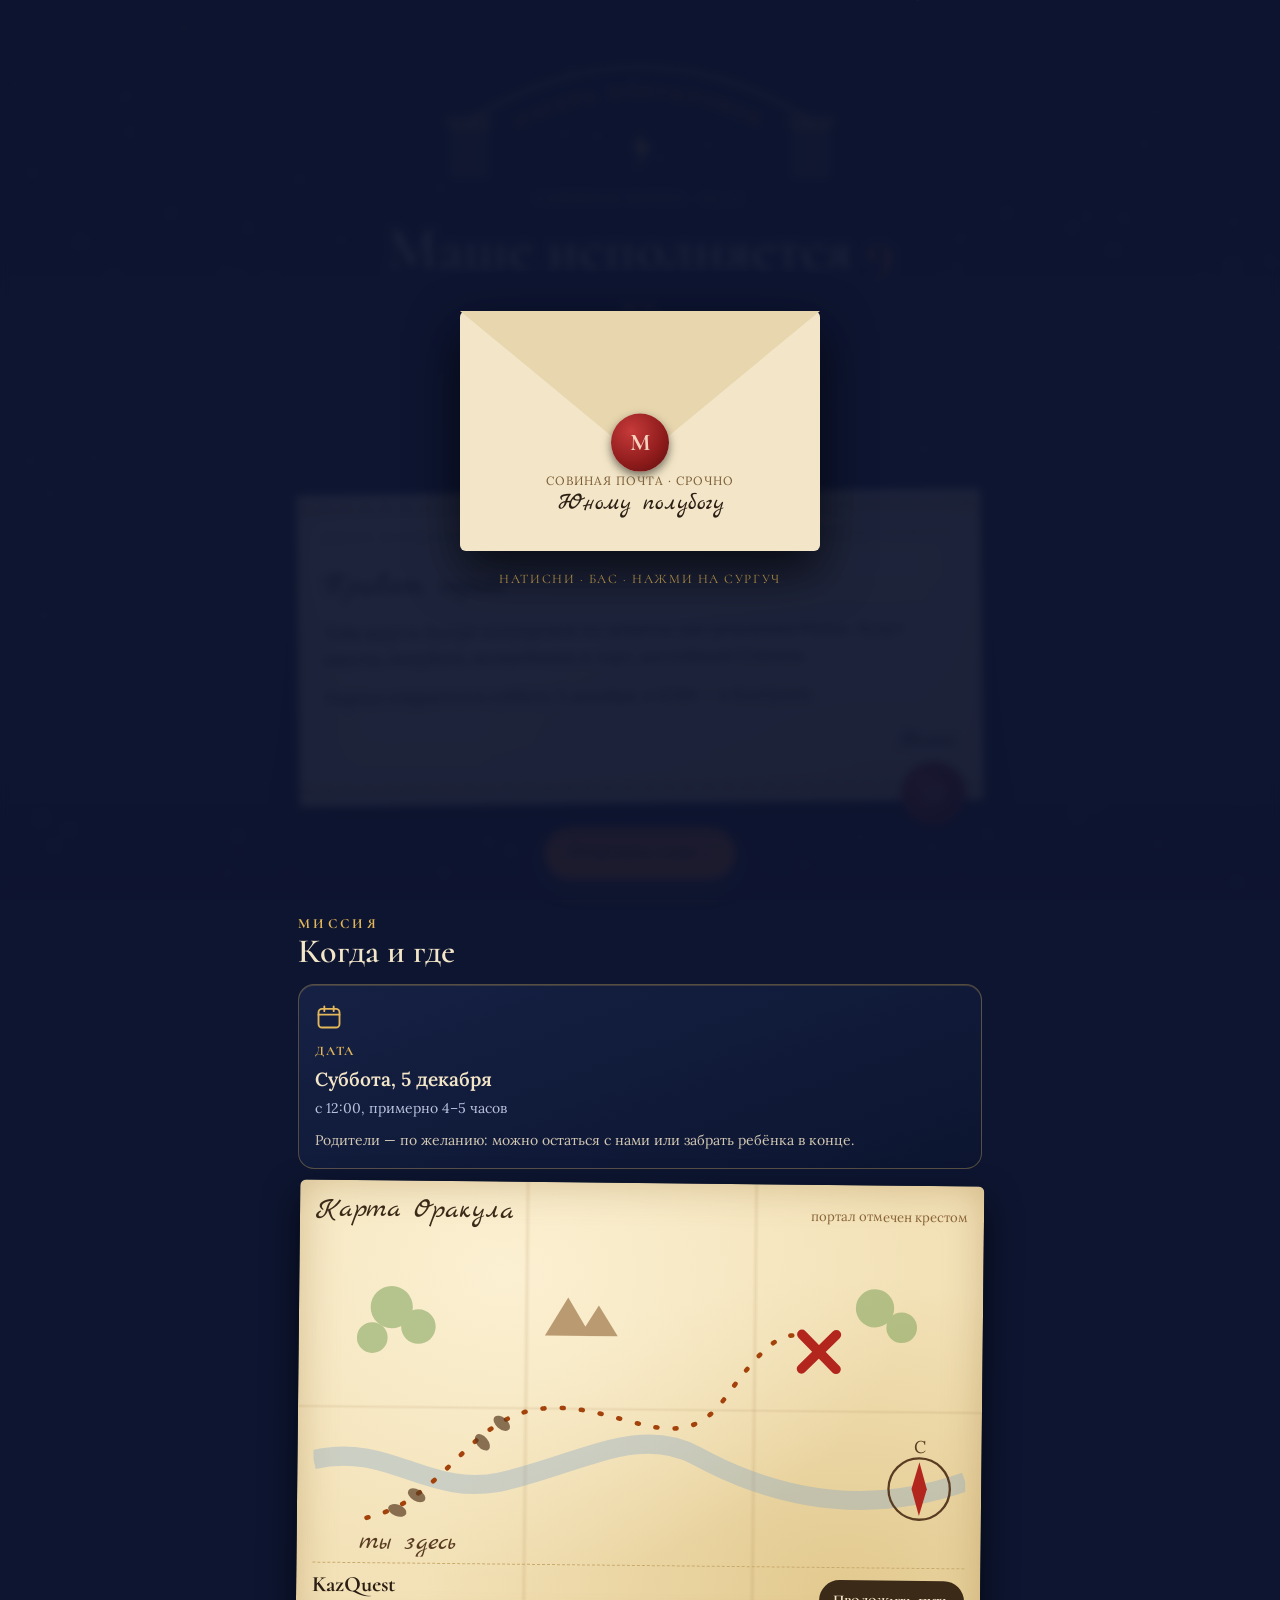
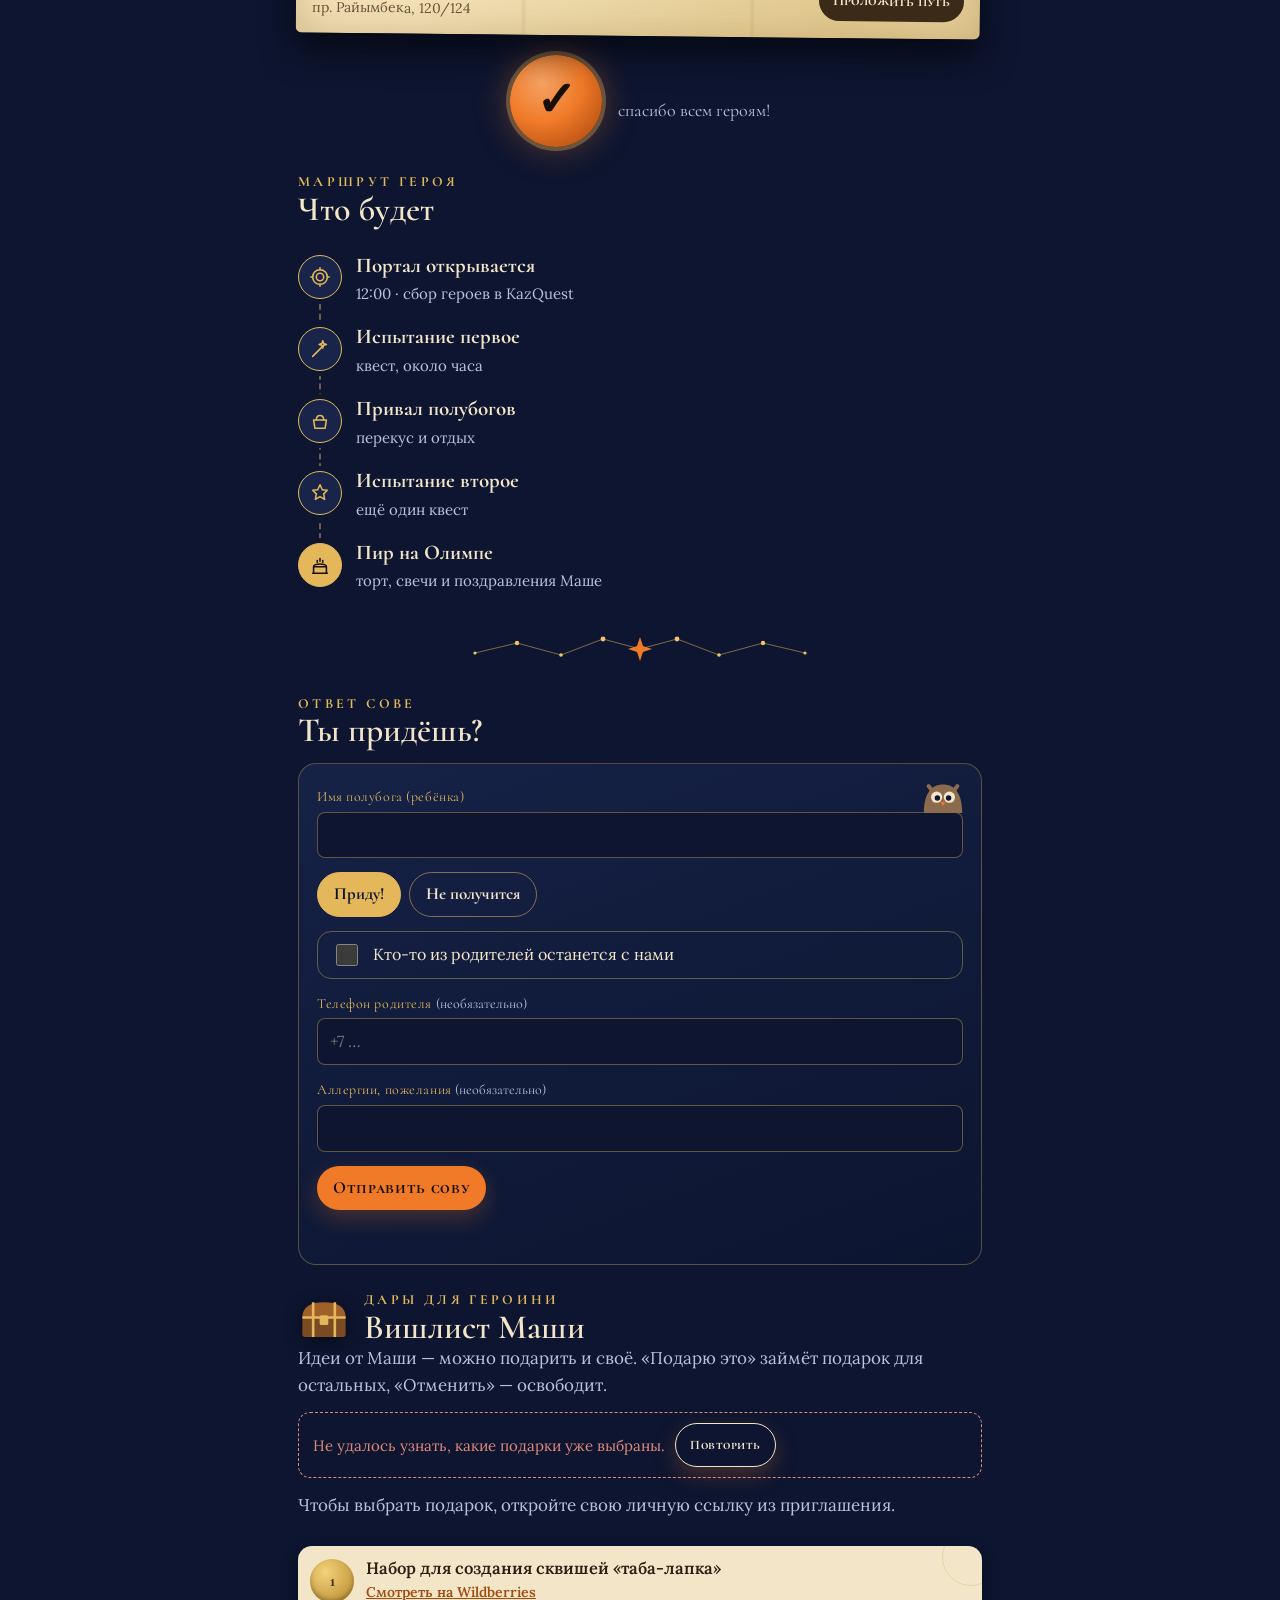
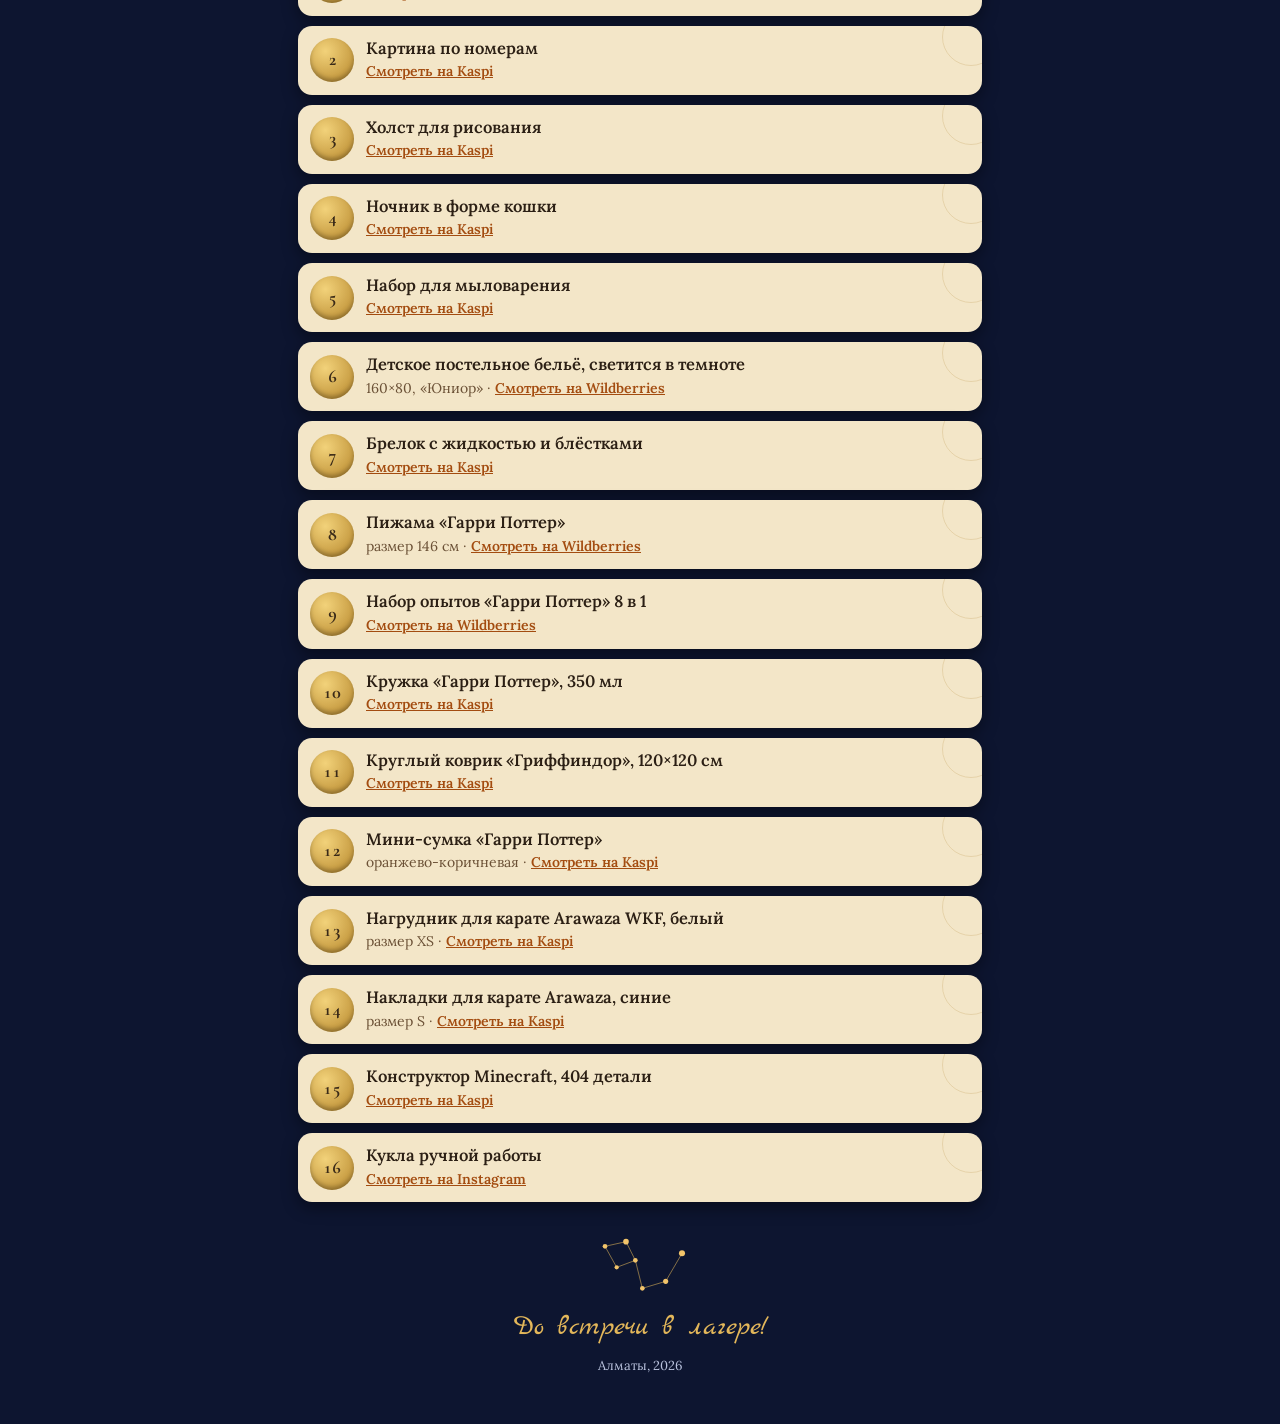
==== commit 9c8323e0: "Семейная ссылка: бронь не отправлялась (скрытое required-поле); «от: родина» по языку Co-Authored-By" ====
--- a/index.html
+++ b/index.html
@@ -249,6 +249,7 @@
   }
   $("rsvpSec").hidden = FAM;
   $("wNoLink").hidden = !!guest;
+  $("gWho").value = guest; $("gWho").required = !guest;   // скрытое required-поле молча блокирует отправку
   if (FAM){
     $("envName").textContent = "Кому: семье";
     $("greet").textContent = T("greet_fam");
@@ -386,7 +387,7 @@
   $("giftDlgTitle").textContent = I18N.gift(g).title;
   $("gWhoField").hidden = !!guest;
   $("gConfirm").hidden = !guest;
-  $("gConfirm").textContent = guest ? T("confirm_from", { name: many ? I18N.names(GS, false) : guest }) : "";
+  $("gConfirm").textContent = guest ? T("confirm_from", { name: FAM ? T("fam_name") : many ? I18N.names(GS, false) : guest }) : "";
   $("gMsg").textContent = ""; $("gMsg").className = "msg";
   $("gOk").disabled = false;
   $("giftDlg").showModal();
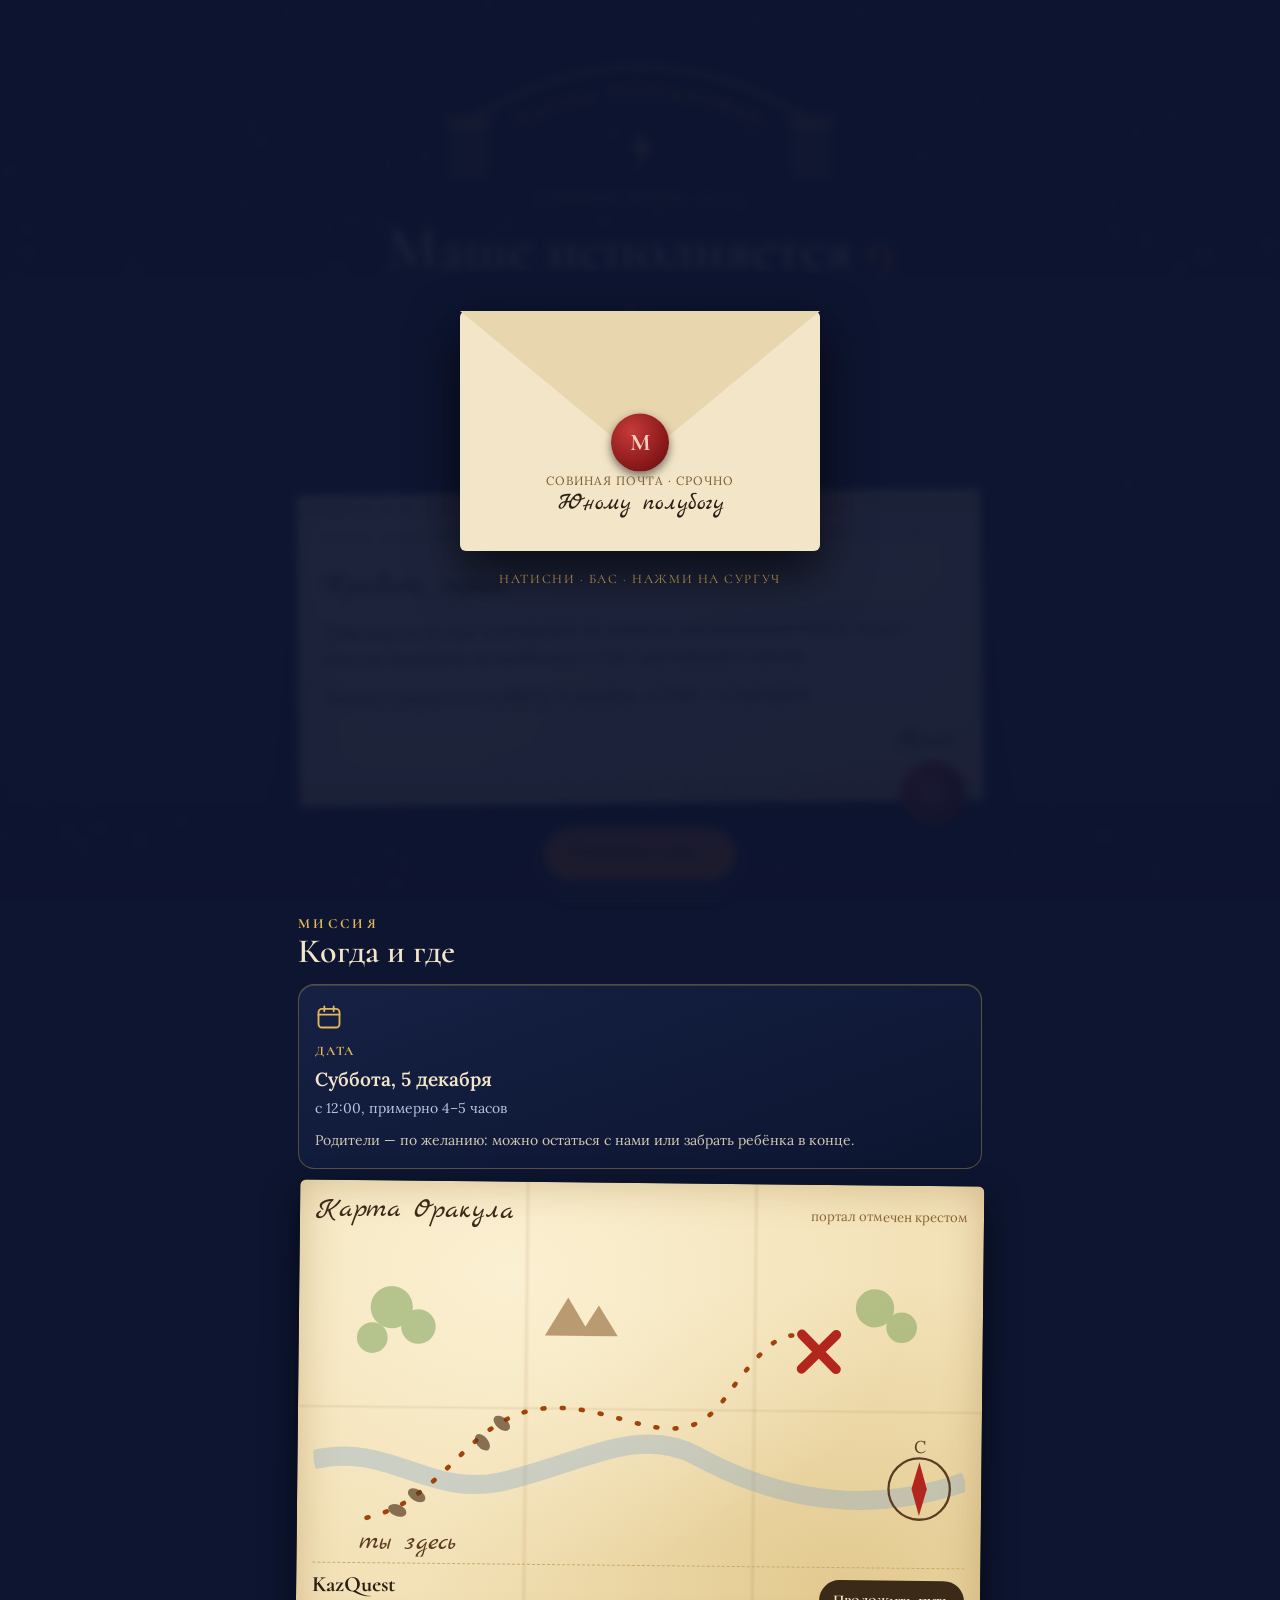
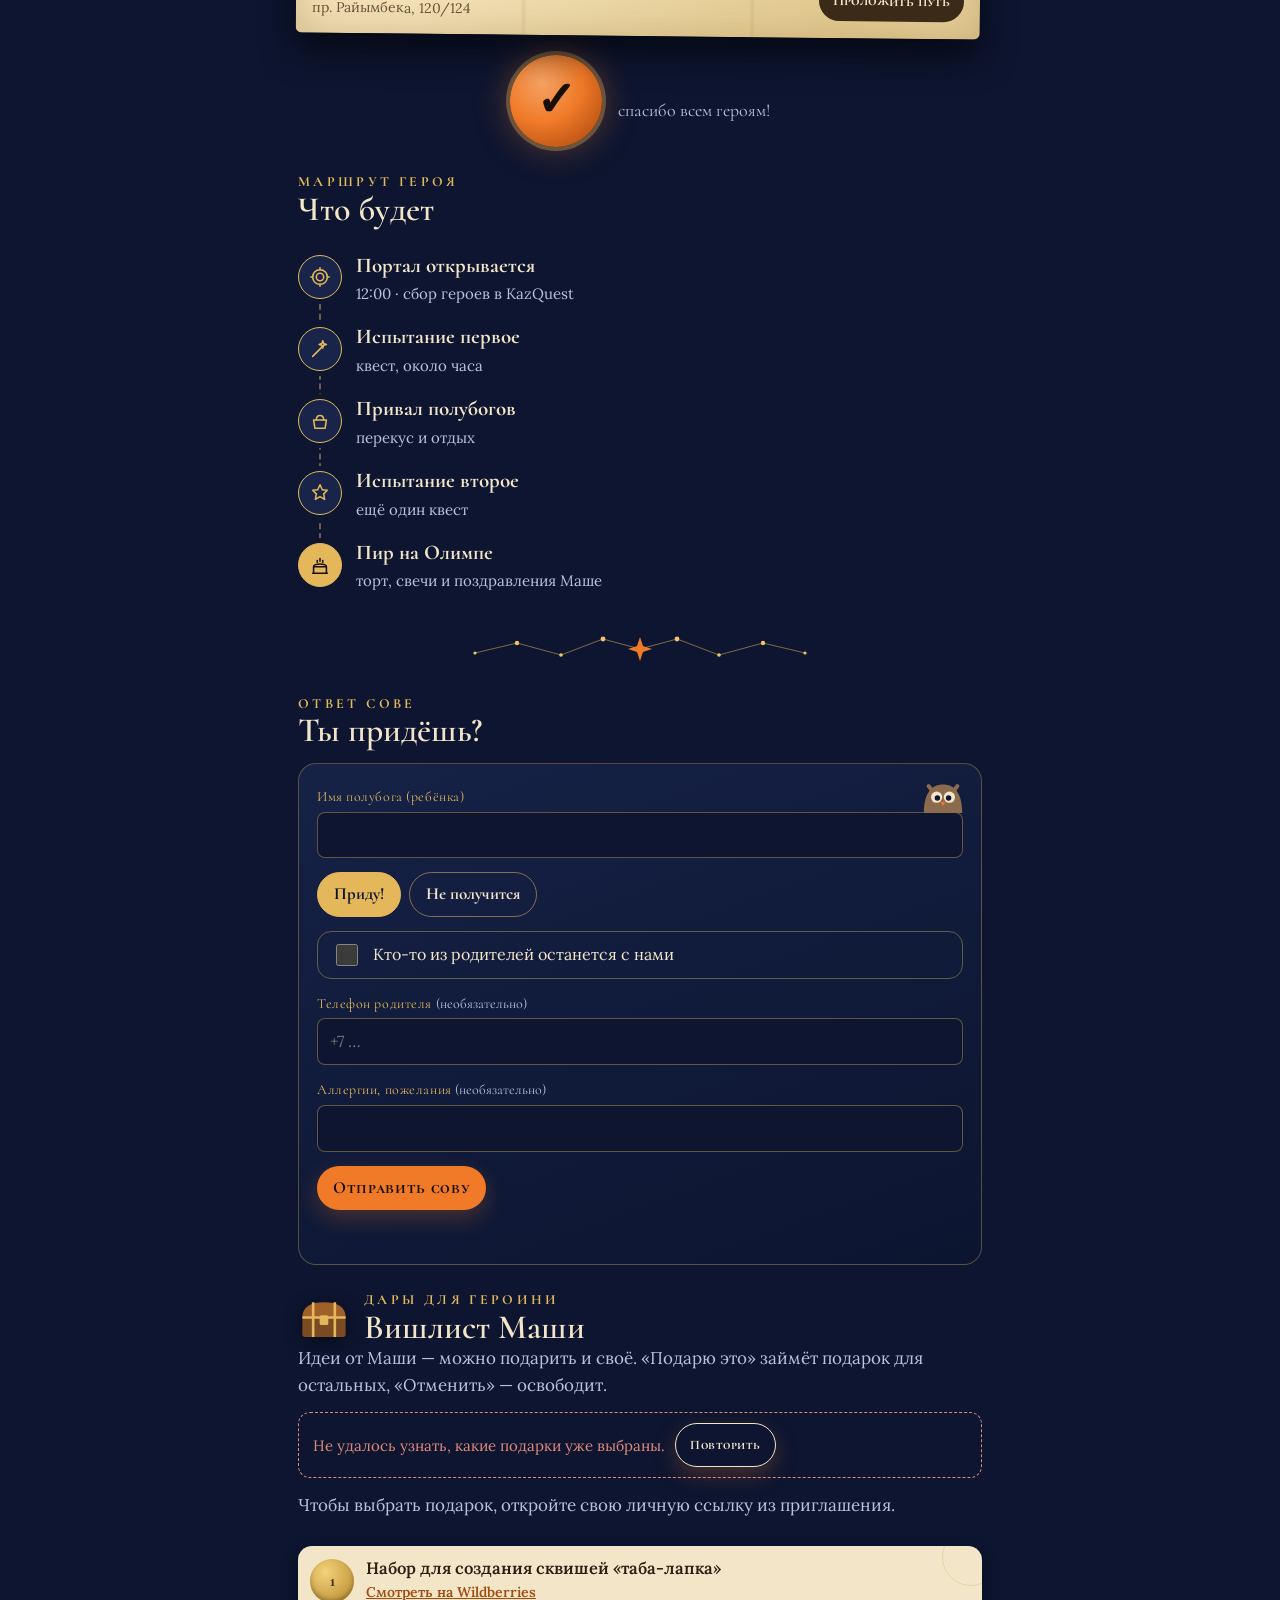
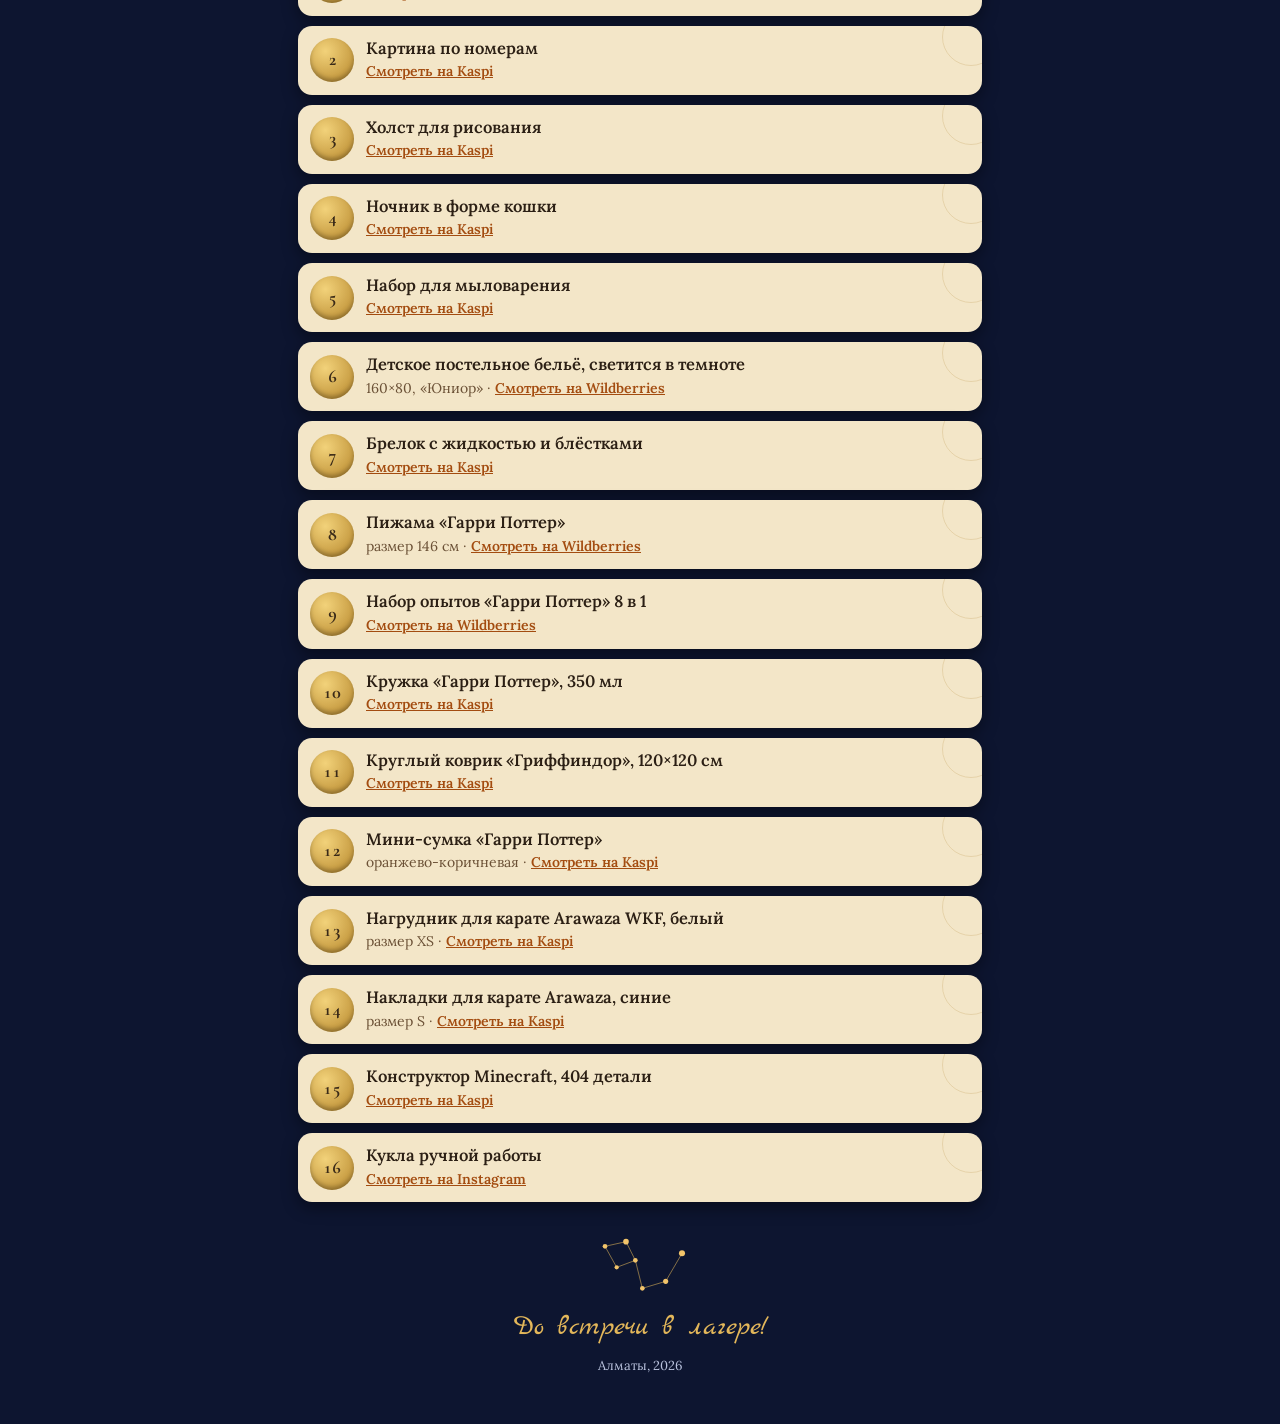
==== commit bf73a189: "Сброс кеша Co-Authored-By: Claude Opus 5.5 <noreply@anthropic.com> Claude-Session: https://claude.ai" ====
--- a/index.html
+++ b/index.html
@@ -14,7 +14,7 @@
 <link rel="preconnect" href="https://fonts.googleapis.com">
 <link rel="preconnect" href="https://fonts.gstatic.com" crossorigin>
 <link href="https://fonts.googleapis.com/css2?family=Cormorant:wght@500;600;700&family=Cormorant+SC:wght@600;700&family=Philosopher:wght@400;700&family=Lora:ital,wght@0,400;0,600;1,400&family=Marck+Script&family=Bad+Script&display=swap" rel="stylesheet">
-<link rel="stylesheet" href="style.css?v=c1f1606">
+<link rel="stylesheet" href="style.css?v=9c8323e">
 </head>
 <body>
 
@@ -207,9 +207,9 @@
 </dialog>
 
 <script src="config.js?v=pj146s"></script>
-<script src="api.js?v=c1f1606"></script>
-<script src="i18n.js?v=c1f1606"></script>
-<script src="gender.js?v=c1f1606"></script>
+<script src="api.js?v=9c8323e"></script>
+<script src="i18n.js?v=9c8323e"></script>
+<script src="gender.js?v=9c8323e"></script>
 <script>
 const P = window.PARTY;
 const T = (k, v) => I18N.t(k, v);
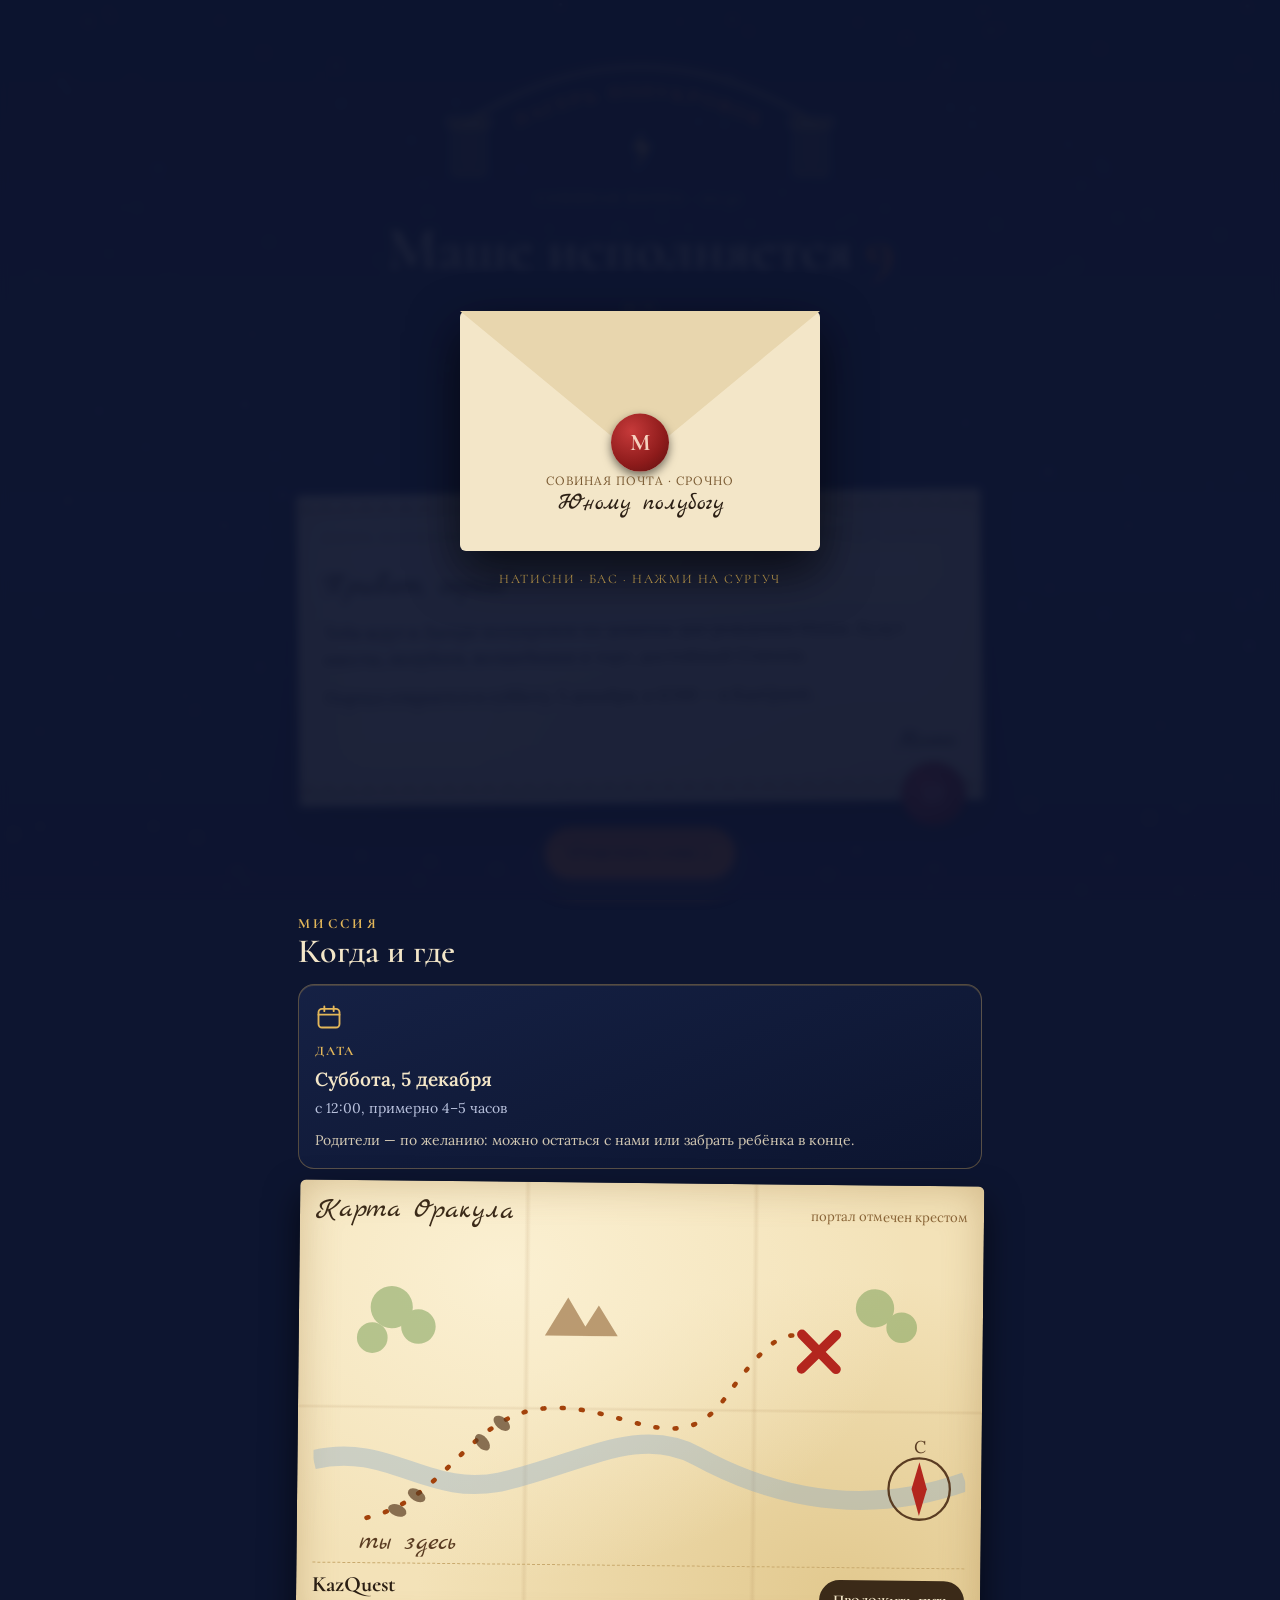
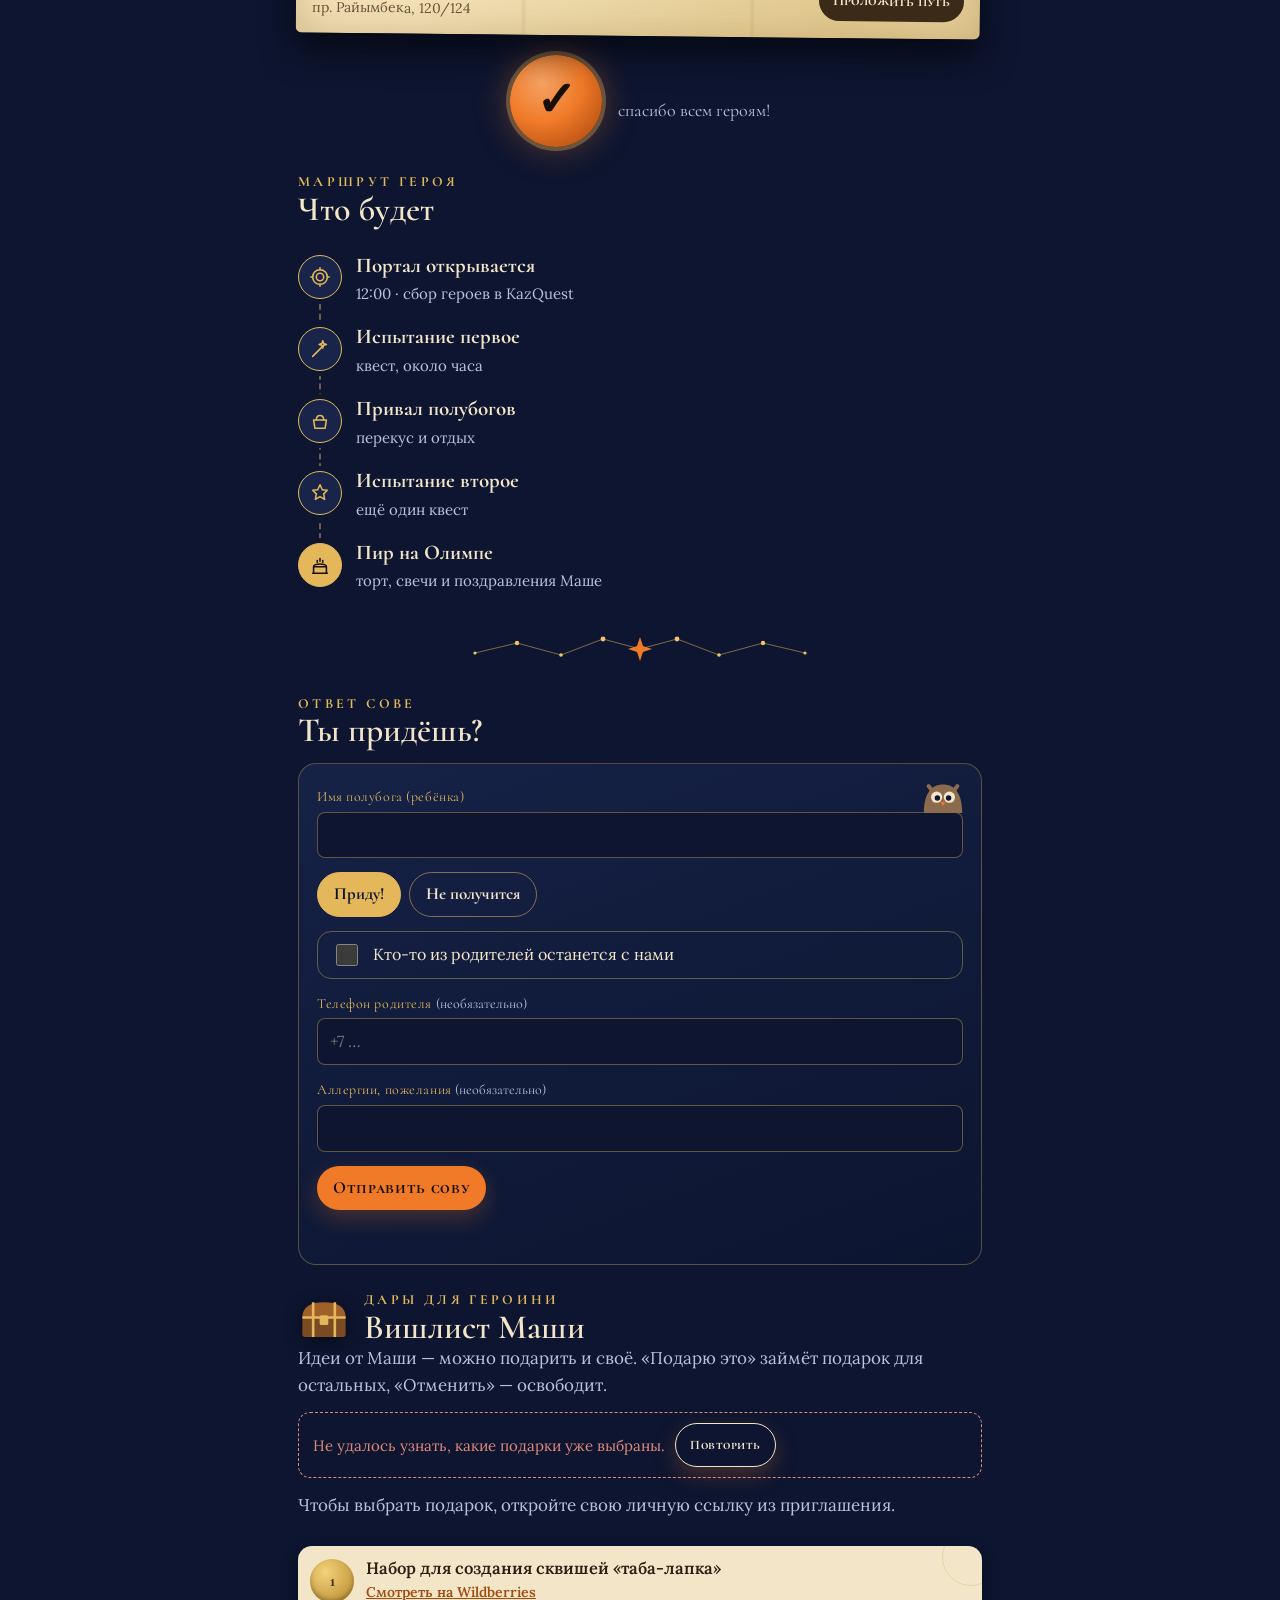
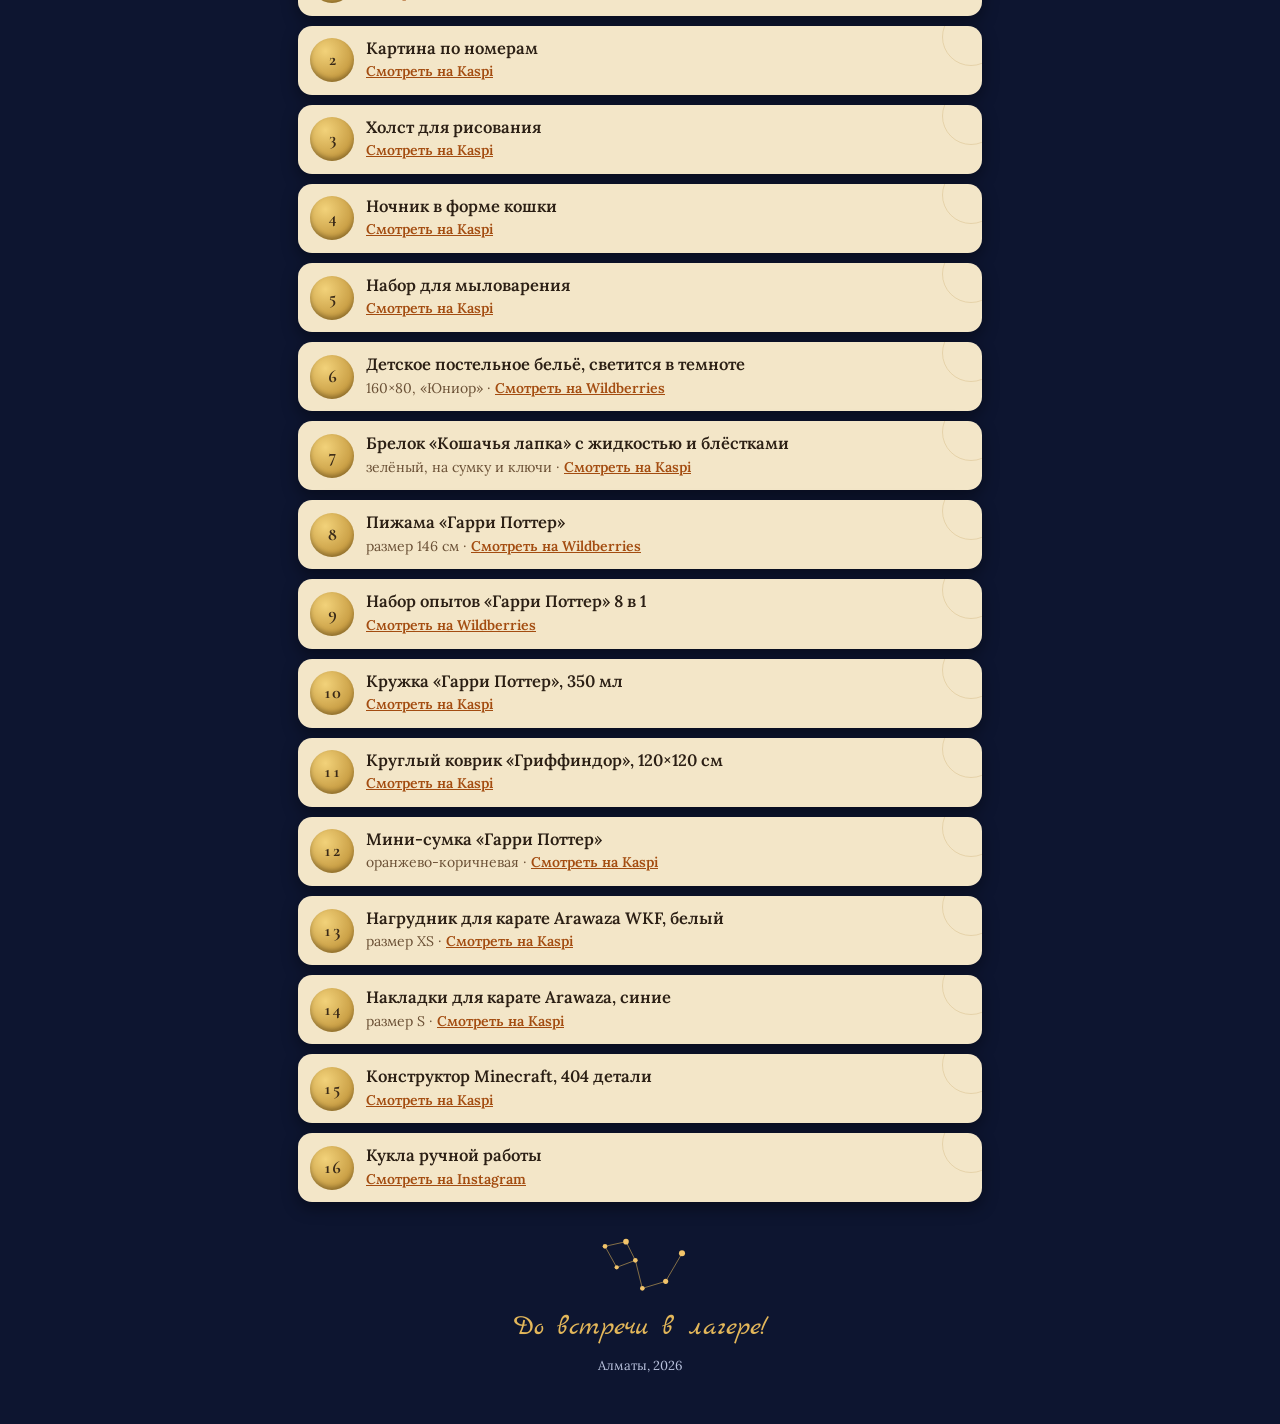
==== commit 93e89d8d: "Брелок «Кошачья лапка» (Ozon); переводы пижамы 146 Co-Authored-By: Claude Opus 5.5 <noreply@anthropi" ====
--- a/index.html
+++ b/index.html
@@ -206,9 +206,9 @@
   </form>
 </dialog>
 
-<script src="config.js?v=pj146s"></script>
+<script src="config.js?v=charm2311"></script>
 <script src="api.js?v=9c8323e"></script>
-<script src="i18n.js?v=9c8323e"></script>
+<script src="i18n.js?v=charm2311"></script>
 <script src="gender.js?v=9c8323e"></script>
 <script>
 const P = window.PARTY;
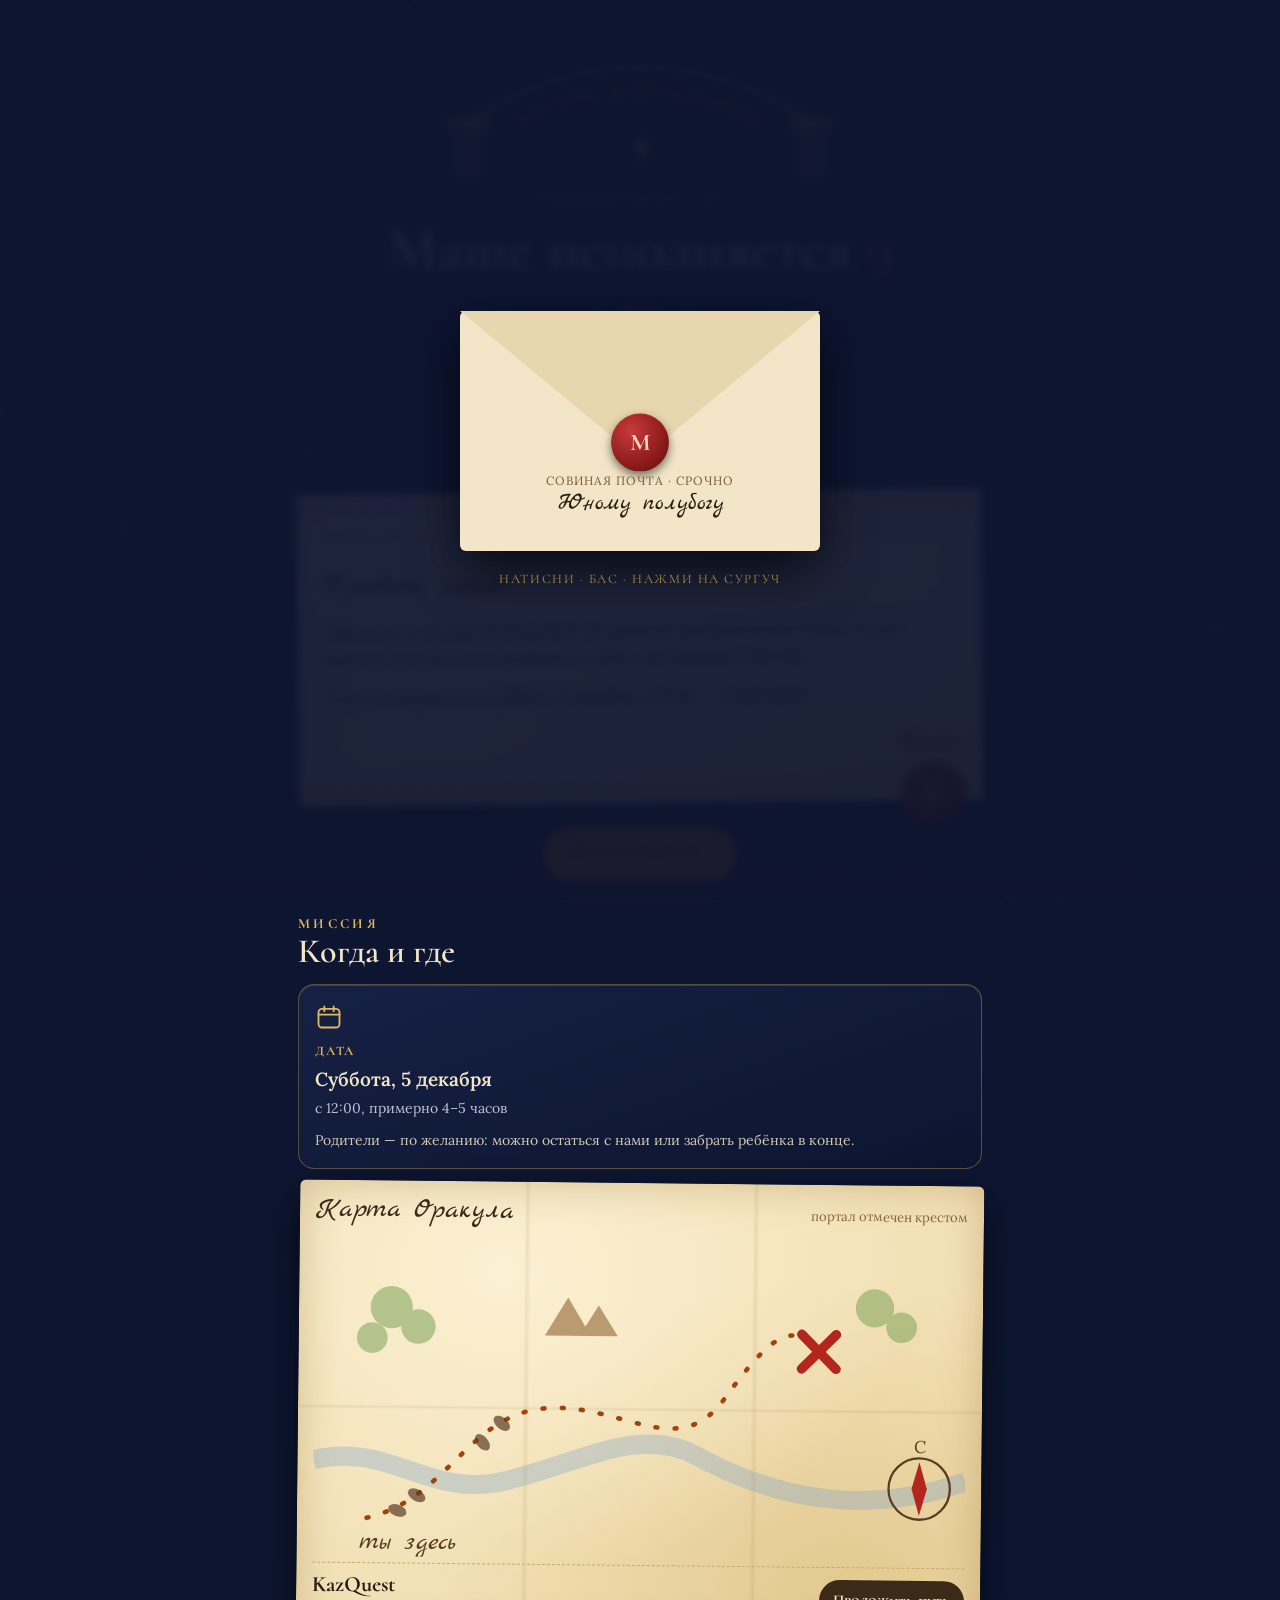
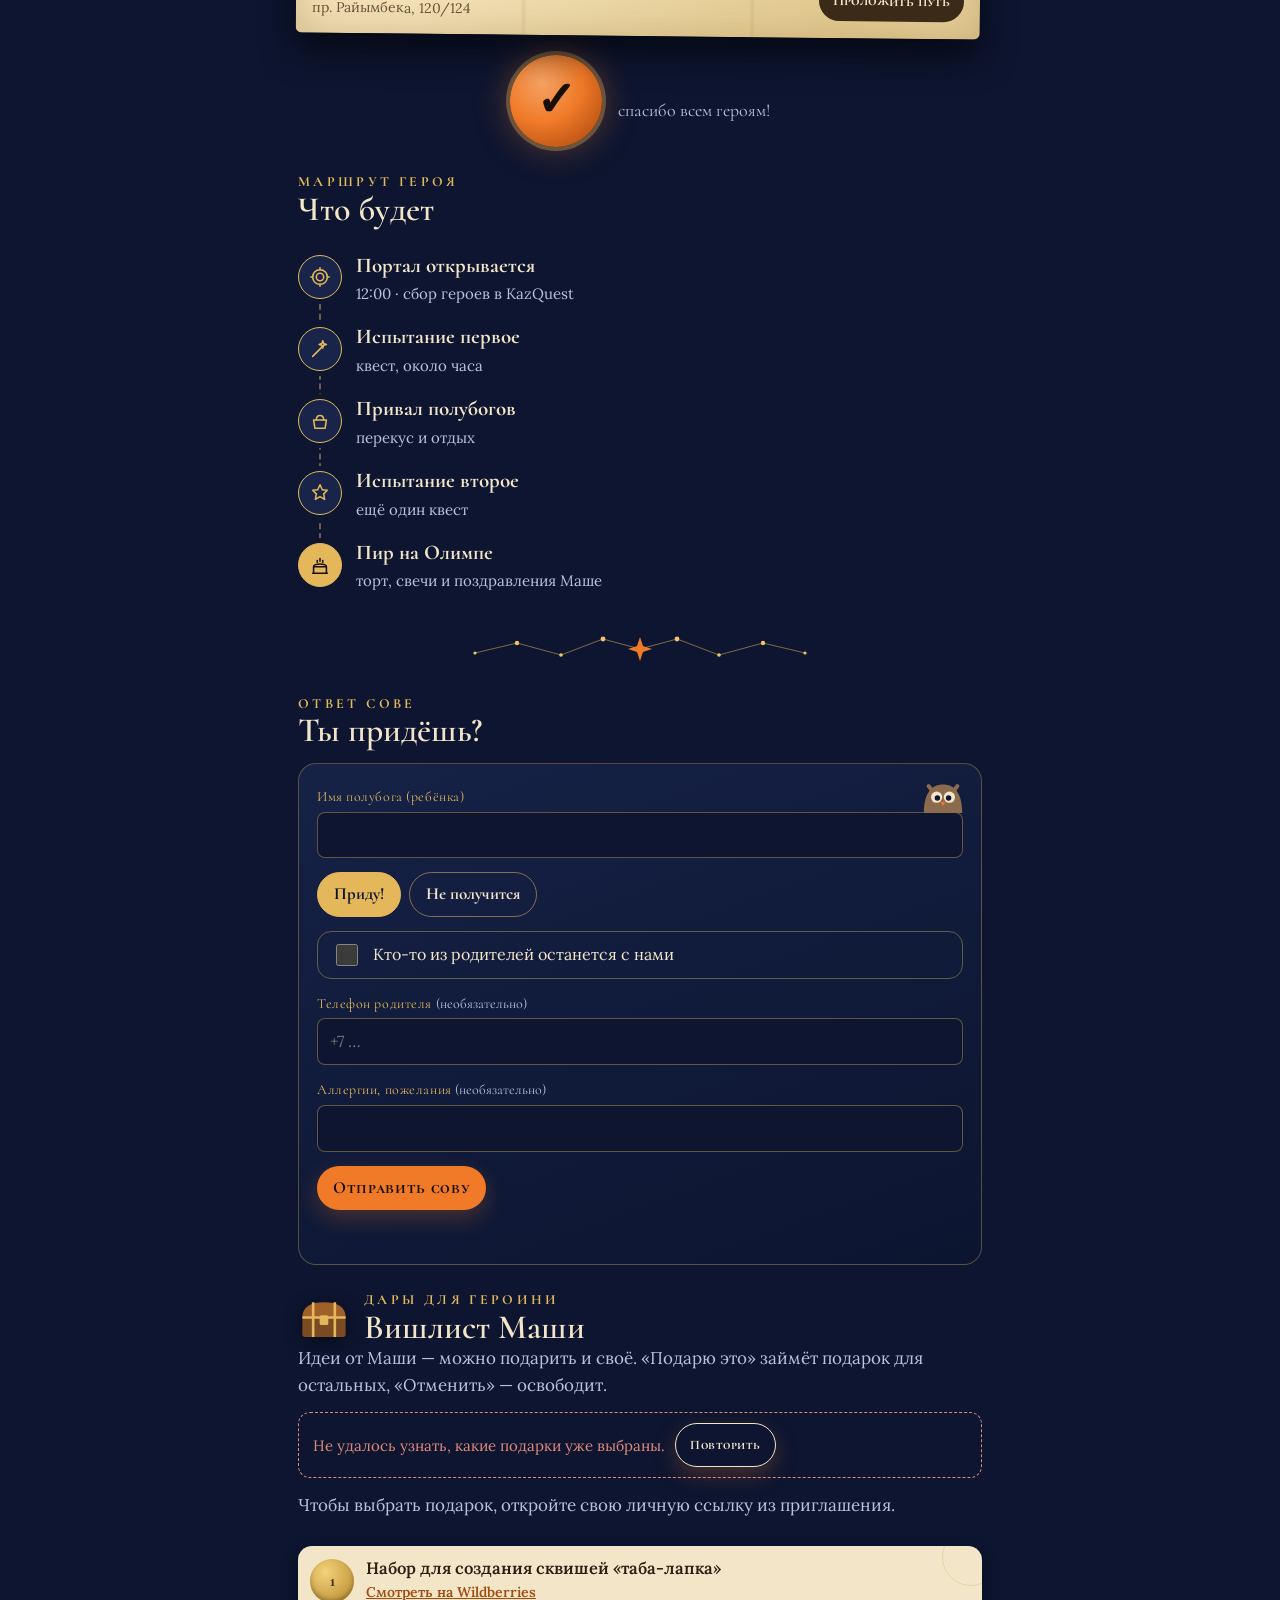
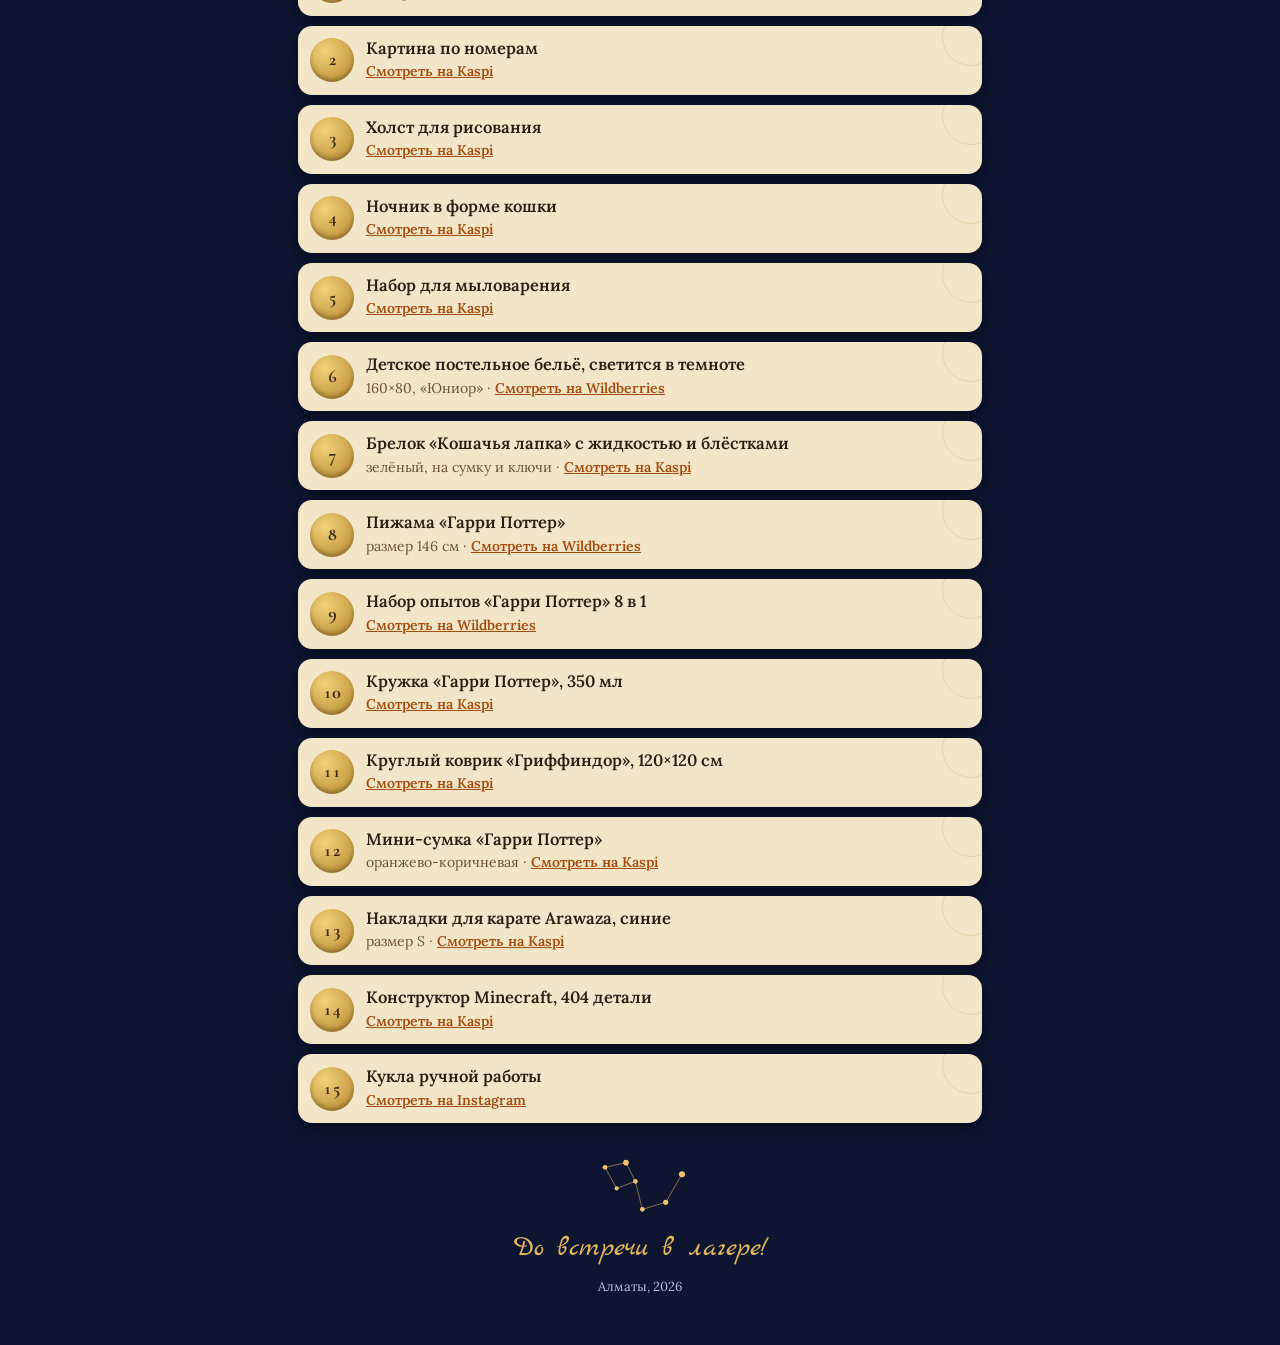
==== commit fa14585c: "Убран нагрудник Arawaza (нужна примерка) Co-Authored-By: Claude Opus 5.5 <noreply@anthropic.com> Cla" ====
--- a/index.html
+++ b/index.html
@@ -206,9 +206,9 @@
   </form>
 </dialog>
 
-<script src="config.js?v=charm2311"></script>
+<script src="config.js?v=nochest"></script>
 <script src="api.js?v=9c8323e"></script>
-<script src="i18n.js?v=charm2311"></script>
+<script src="i18n.js?v=nochest"></script>
 <script src="gender.js?v=9c8323e"></script>
 <script>
 const P = window.PARTY;
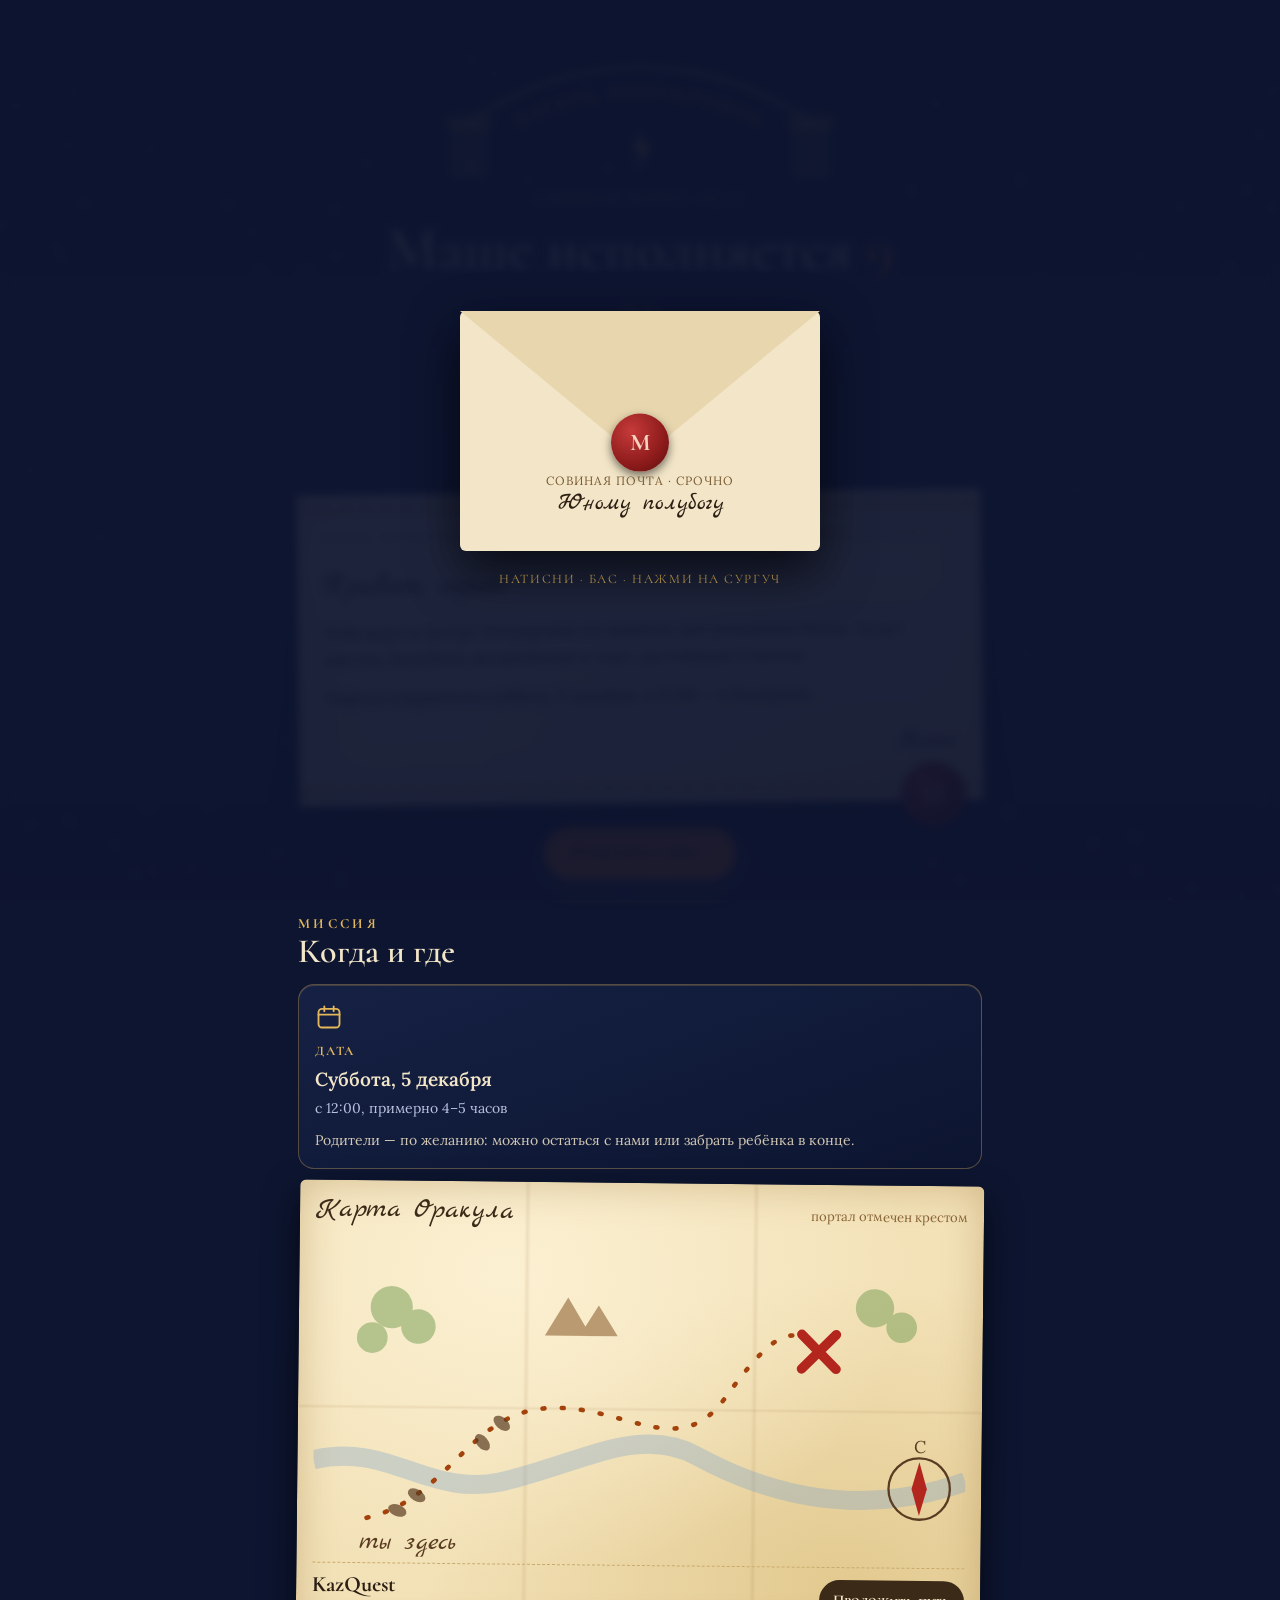
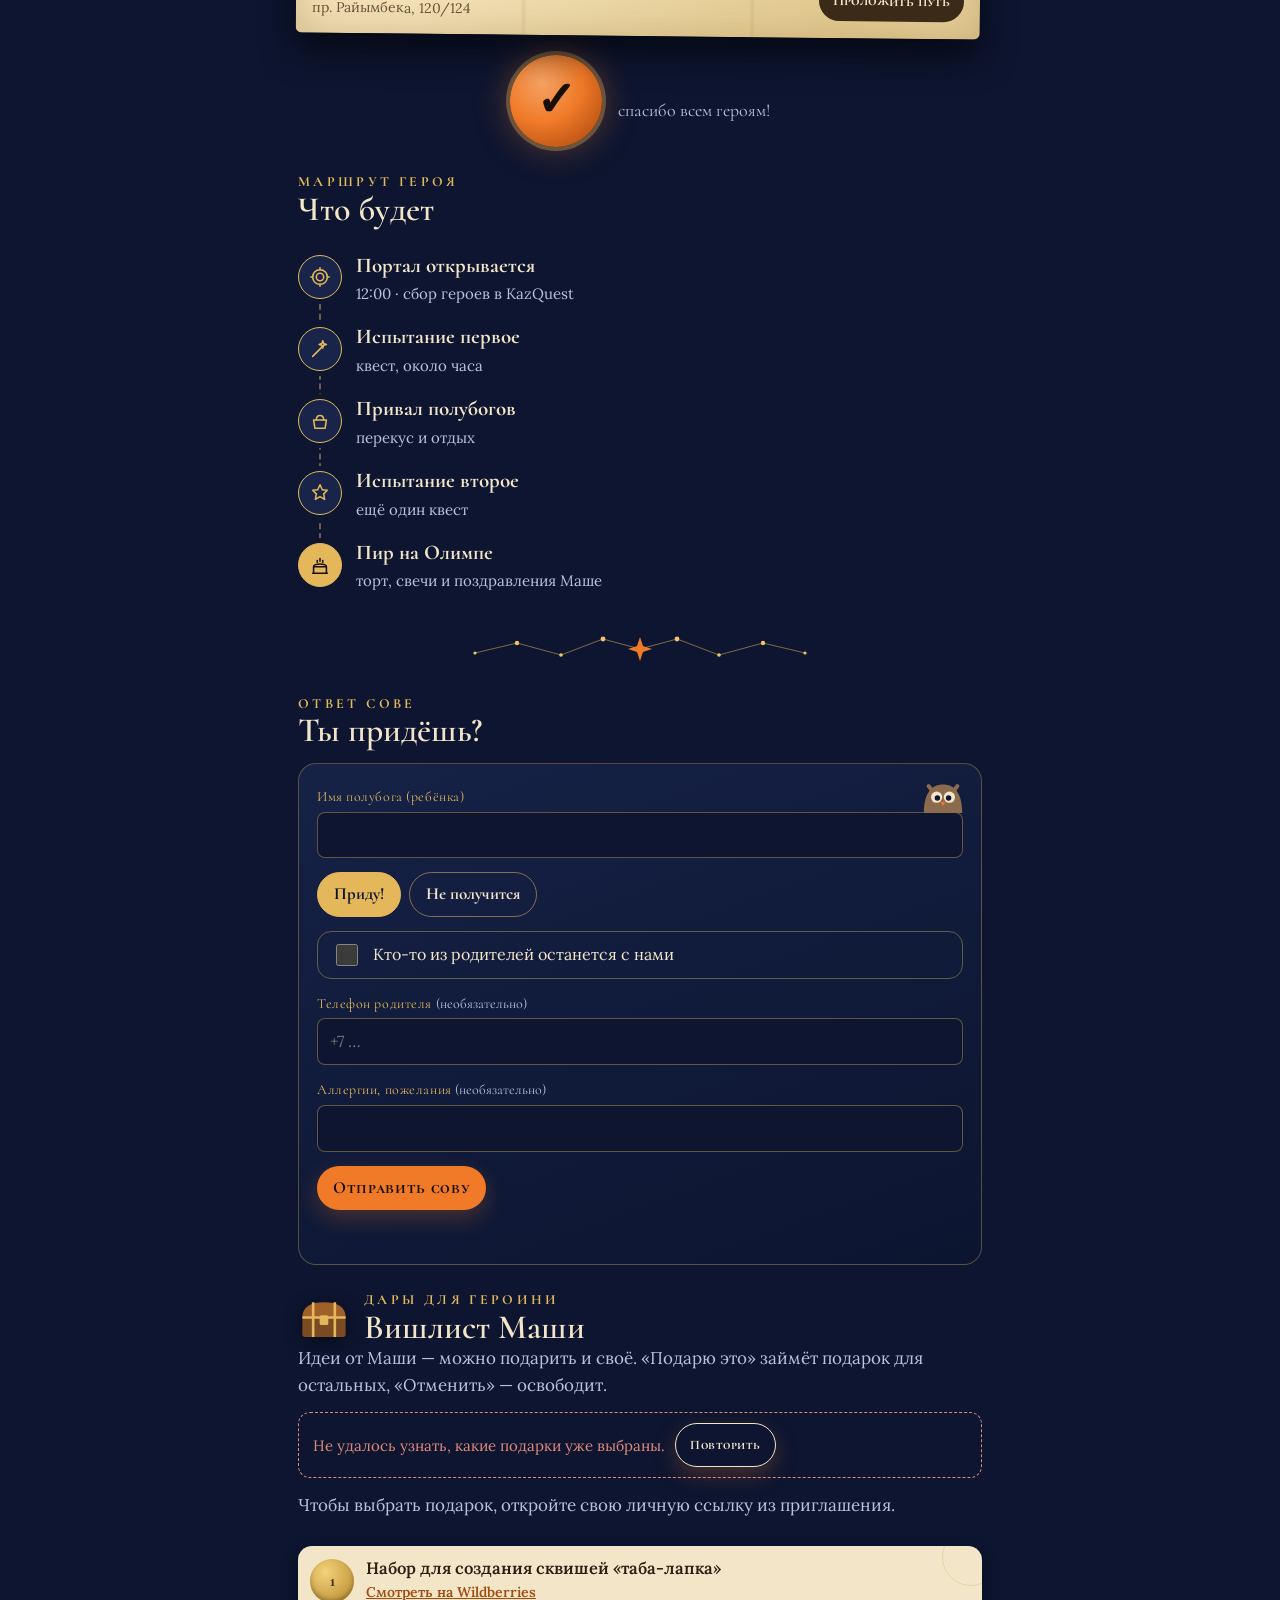
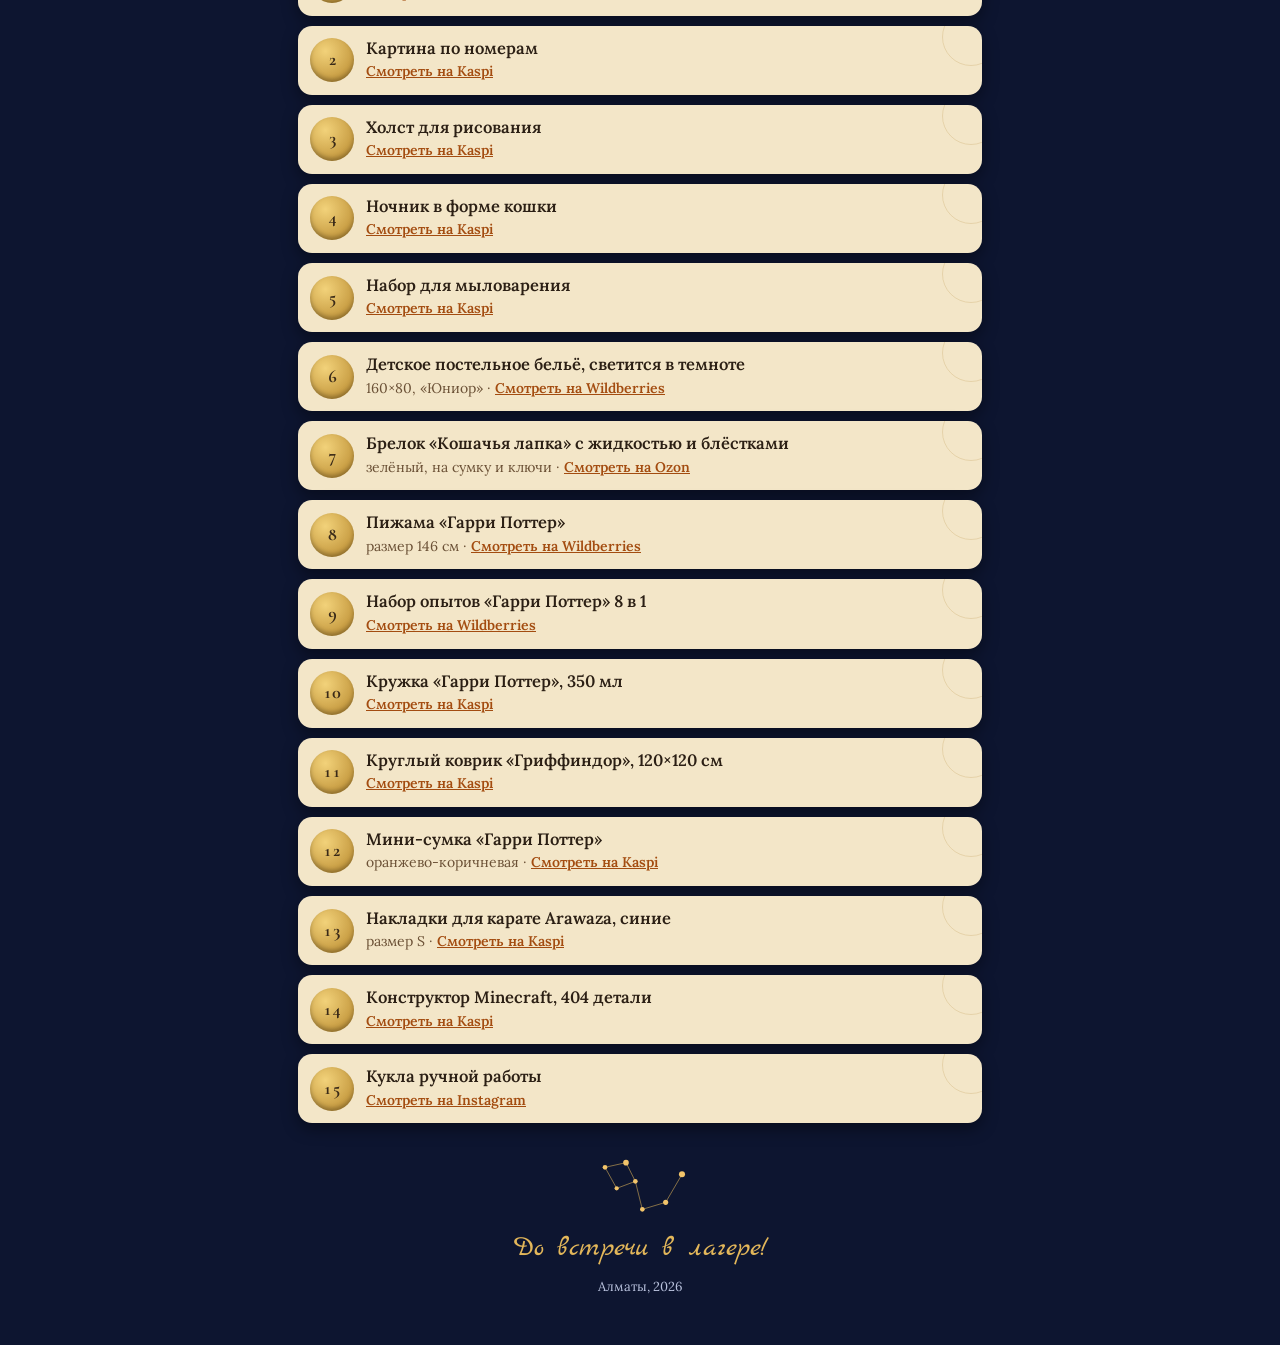
==== commit 24d61aac: "Подпись магазина: Ozon и прочие домены вместо «Kaspi» Co-Authored-By: Claude Opus 5.5 <noreply@anthr" ====
--- a/index.html
+++ b/index.html
@@ -291,7 +291,7 @@
   return /^https?:\/\//.test(k) ? k : "https://kaspi.kz/shop/search/?text=" + encodeURIComponent(k);
 }
 
-function shopName(u){ return /wildberries/.test(u) ? "Wildberries" : /instagram/.test(u) ? "Instagram" : "Kaspi"; }
+function shopName(u){ return /wildberries/.test(u) ? "Wildberries" : /ozon\./.test(u) ? "Ozon" : /instagram/.test(u) ? "Instagram" : /kaspi\./.test(u) ? "Kaspi" : (u.match(/^https?:\/\/(?:www\.)?([^/]+)/) || [,"сайте"])[1]; }
 function giftLink(g){
   const kh = kaspiHref(g.kaspi); if (!kh) return null;
   const a = document.createElement("a"); a.href = kh; a.target = "_blank"; a.rel = "noopener";
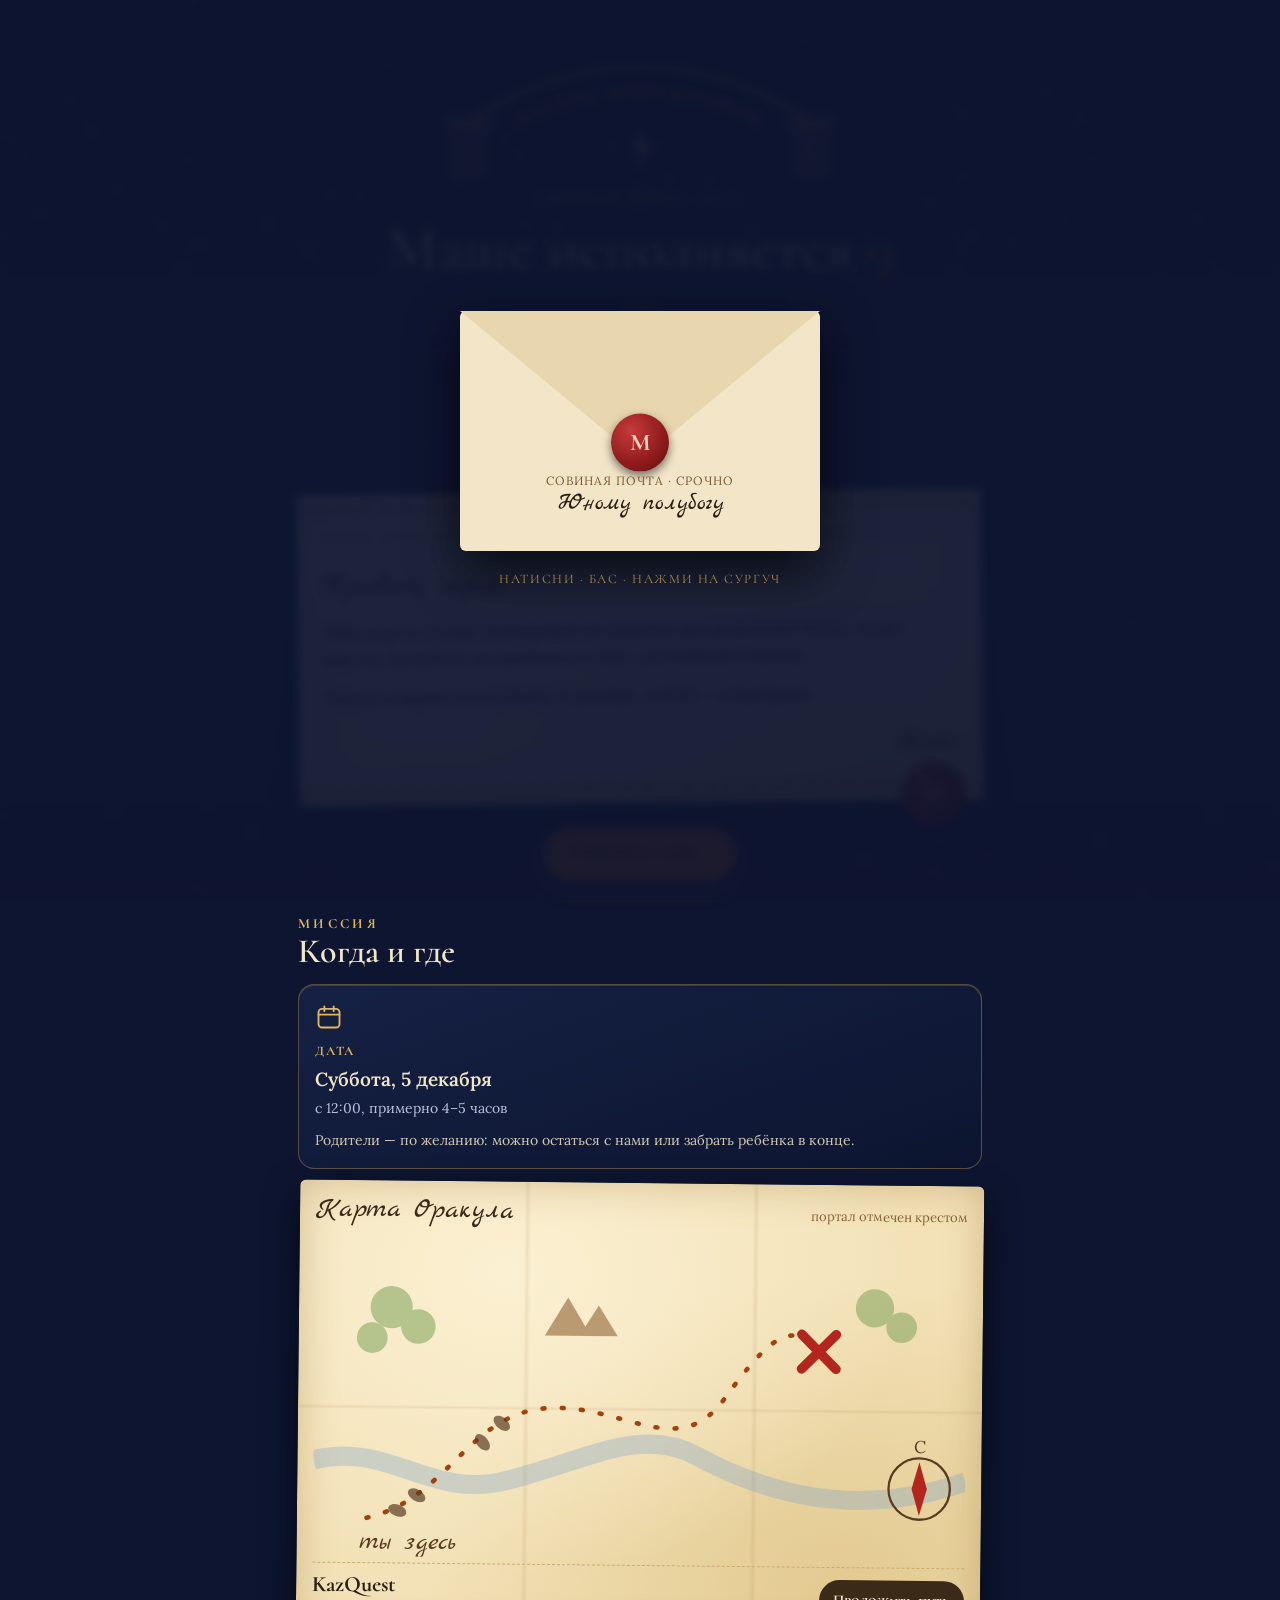
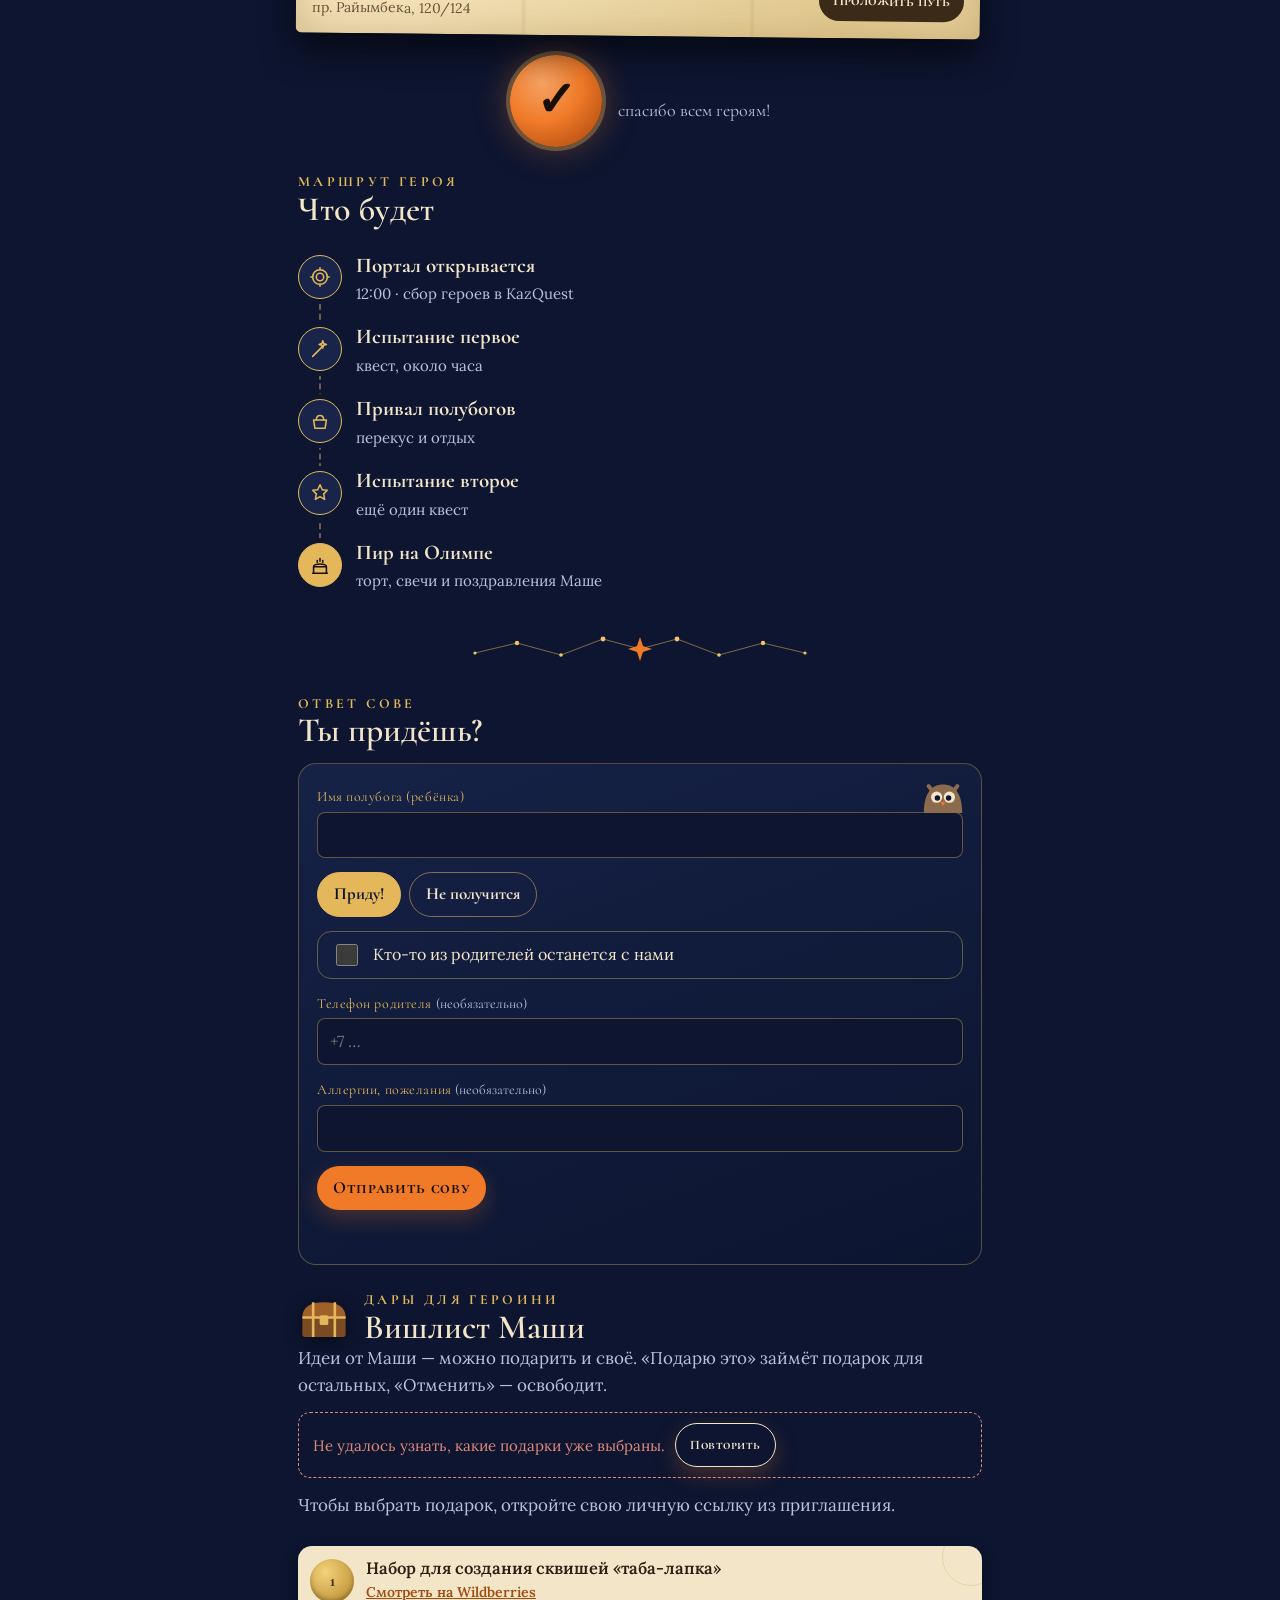
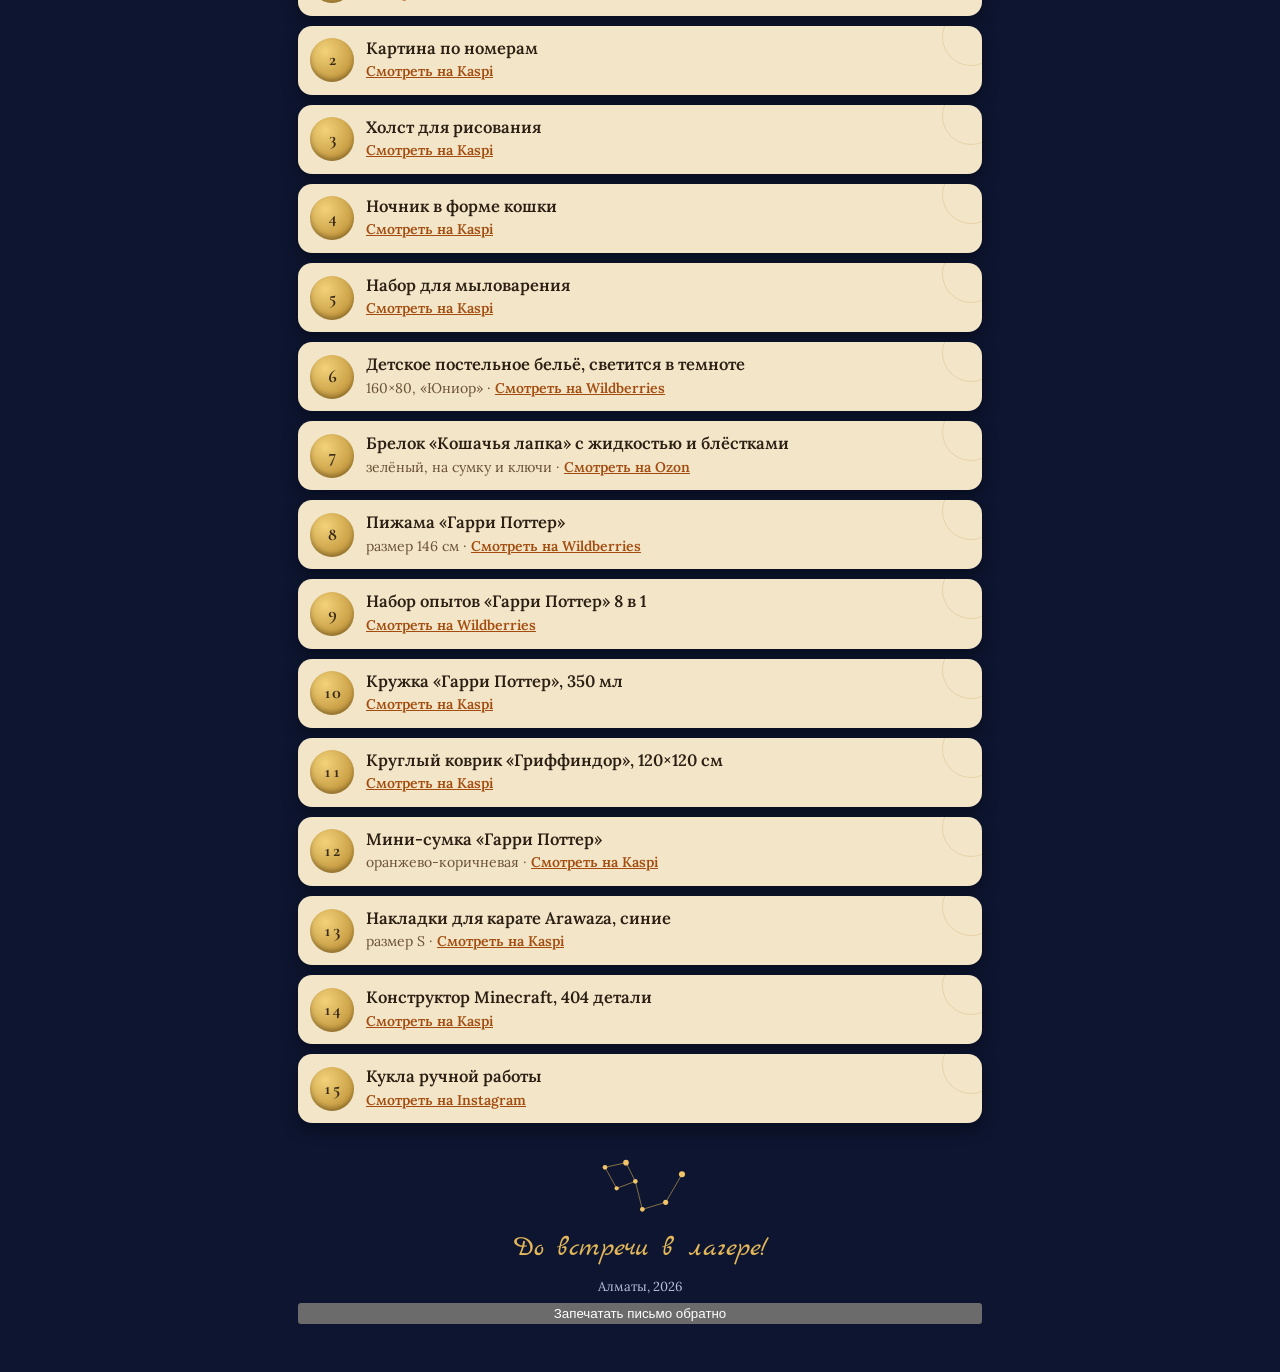
==== commit f8d45da1: "Сброс кеша Co-Authored-By: Claude Opus 5.5 <noreply@anthropic.com> Claude-Session: https://claude.ai" ====
--- a/index.html
+++ b/index.html
@@ -14,7 +14,7 @@
 <link rel="preconnect" href="https://fonts.googleapis.com">
 <link rel="preconnect" href="https://fonts.gstatic.com" crossorigin>
 <link href="https://fonts.googleapis.com/css2?family=Cormorant:wght@500;600;700&family=Cormorant+SC:wght@600;700&family=Philosopher:wght@400;700&family=Lora:ital,wght@0,400;0,600;1,400&family=Marck+Script&family=Bad+Script&display=swap" rel="stylesheet">
-<link rel="stylesheet" href="style.css?v=9c8323e">
+<link rel="stylesheet" href="style.css?v=fb6c9e9">
 </head>
 <body>
 
@@ -187,6 +187,7 @@
     <svg class="constel" viewBox="0 0 120 60" aria-hidden="true"><path d="M30 14 L48 10 L56 26 L40 32 L30 14 M56 26 L62 50 L82 44 L96 20" fill="none" stroke="#e3b75a" stroke-width=".8" opacity=".6"/><g fill="#f2c46a"><circle cx="30" cy="14" r="2"/><circle cx="48" cy="10" r="2.4"/><circle cx="56" cy="26" r="2"/><circle cx="40" cy="32" r="1.8"/><circle cx="62" cy="50" r="2"/><circle cx="82" cy="44" r="2.2"/><circle cx="96" cy="20" r="2.6"/></g></svg>
     <span class="hand" data-i18n="footer">До встречи в лагере!</span>
     <span>Алматы, 2026</span>
+    <button type="button" class="reset" id="resetBtn" data-i18n="reset">Запечатать письмо обратно</button>
   </footer>
 </div>
 
@@ -206,10 +207,10 @@
   </form>
 </dialog>
 
-<script src="config.js?v=nochest"></script>
-<script src="api.js?v=9c8323e"></script>
-<script src="i18n.js?v=nochest"></script>
-<script src="gender.js?v=9c8323e"></script>
+<script src="config.js?v=fb6c9e9"></script>
+<script src="api.js?v=fb6c9e9"></script>
+<script src="i18n.js?v=fb6c9e9"></script>
+<script src="gender.js?v=fb6c9e9"></script>
 <script>
 const P = window.PARTY;
 const T = (k, v) => I18N.t(k, v);
@@ -222,11 +223,13 @@
 let mine = store.get("masha9.mine", {});   // giftId -> token
 
 /* гости из ссылки: …/#Соня или …/#Прохор+Вера (братья и сёстры — одно приглашение) */
+let RAW = "";
 const GS = (() => {
   try {
     let raw = decodeURIComponent(location.hash.slice(1)).slice(0, 80);
     if (raw && document.getElementById(raw)) raw = store.get("masha9.hash", "");   // это якорь страницы, а не имя
     else if (raw) store.set("masha9.hash", raw);
+    RAW = raw;
     return raw.split("+").map(x => Gender.parse(x)).filter(x => x.name);
   } catch { return []; }
 })();
@@ -450,6 +453,12 @@
   });
 }
 document.querySelectorAll('#comingSeg input').forEach(r => r.addEventListener("change", renderKids));
+/* «Запечатать письмо обратно»: забыть язык и ответ на этом устройстве, имя из ссылки сохранить */
+$("resetBtn").addEventListener("click", () => {
+  try { Object.keys(localStorage).filter(k => k.startsWith("masha9.") && k !== "masha9.mine").forEach(k => localStorage.removeItem(k)); } catch {}
+  location.replace(location.pathname + (RAW ? "#" + encodeURIComponent(RAW) : ""));
+  location.reload();
+});
 $("ctaBtn").addEventListener("click", e => { e.preventDefault(); $(FAM ? "h-wish" : "h-rsvp").scrollIntoView({ behavior: calm ? "auto" : "smooth" }); });
 const rsvpKey = "masha9.rsvp." + (guest || "-");
 function showSaved(){
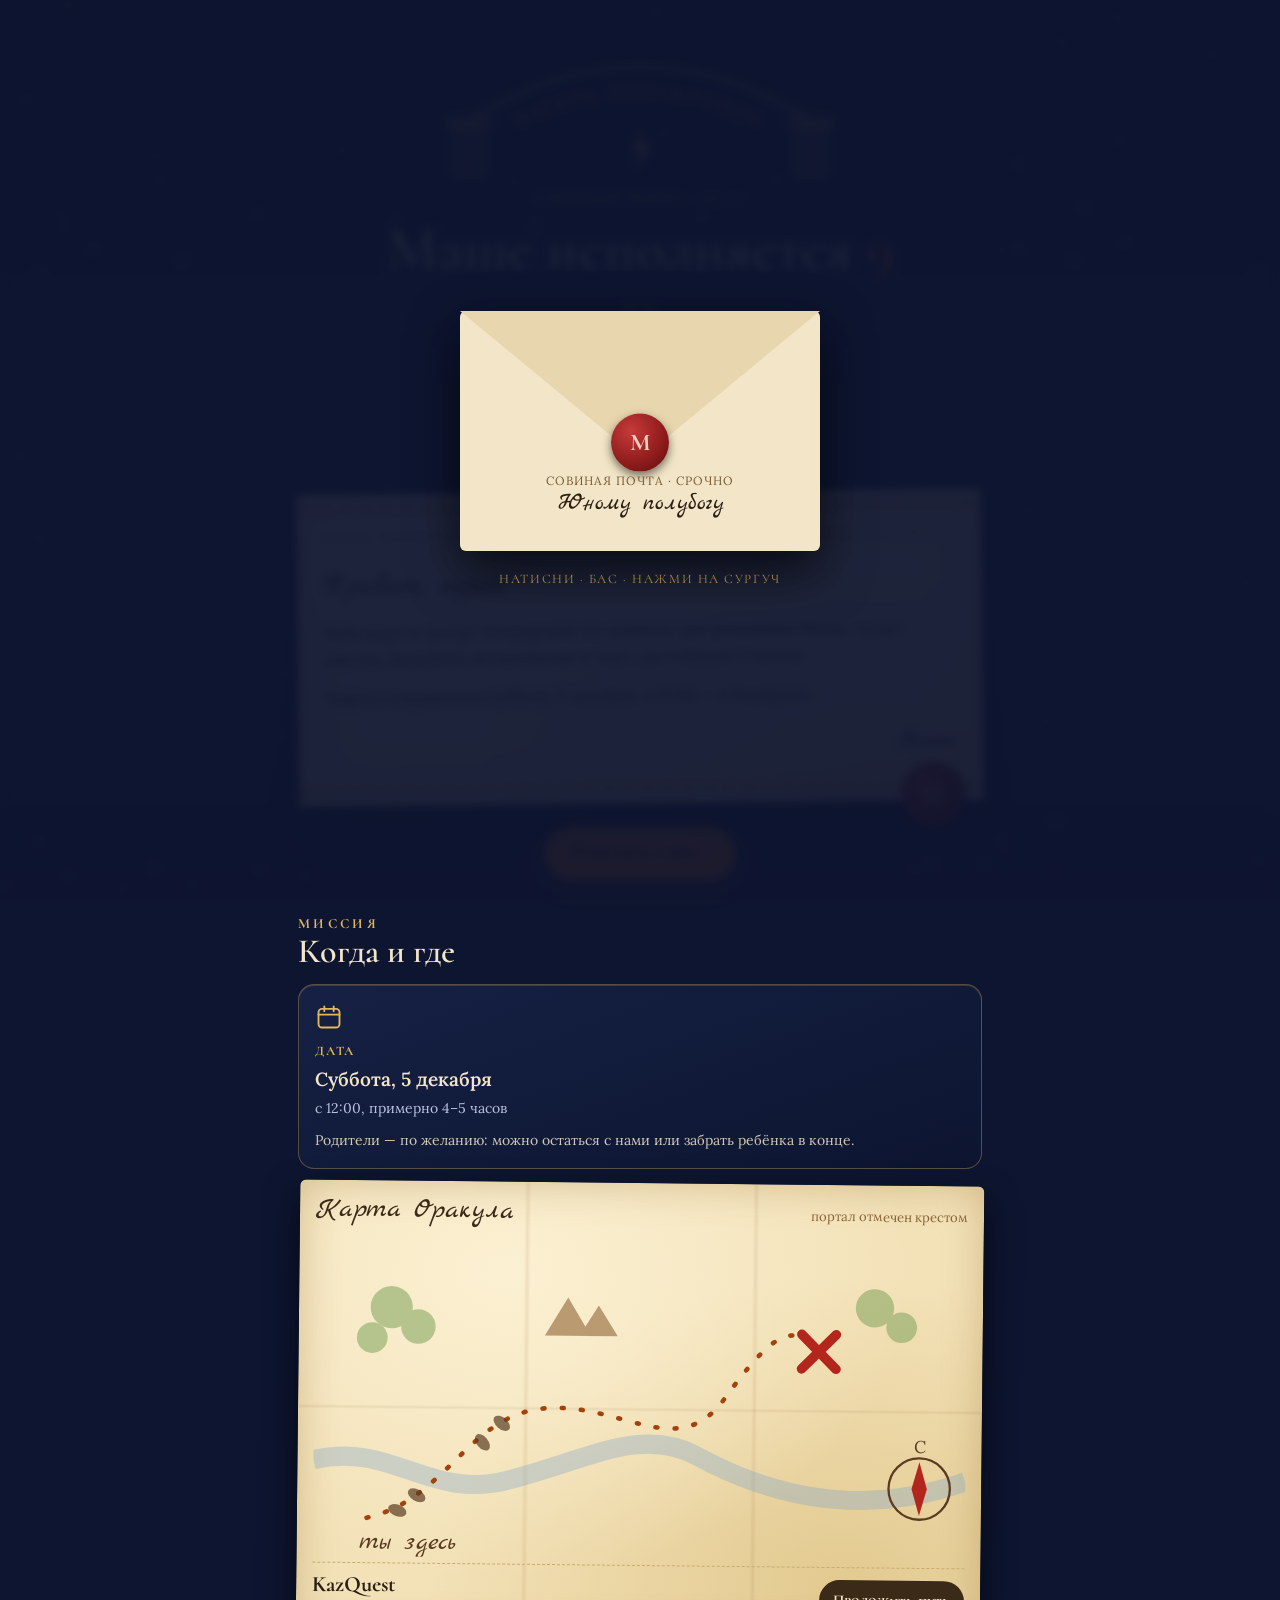
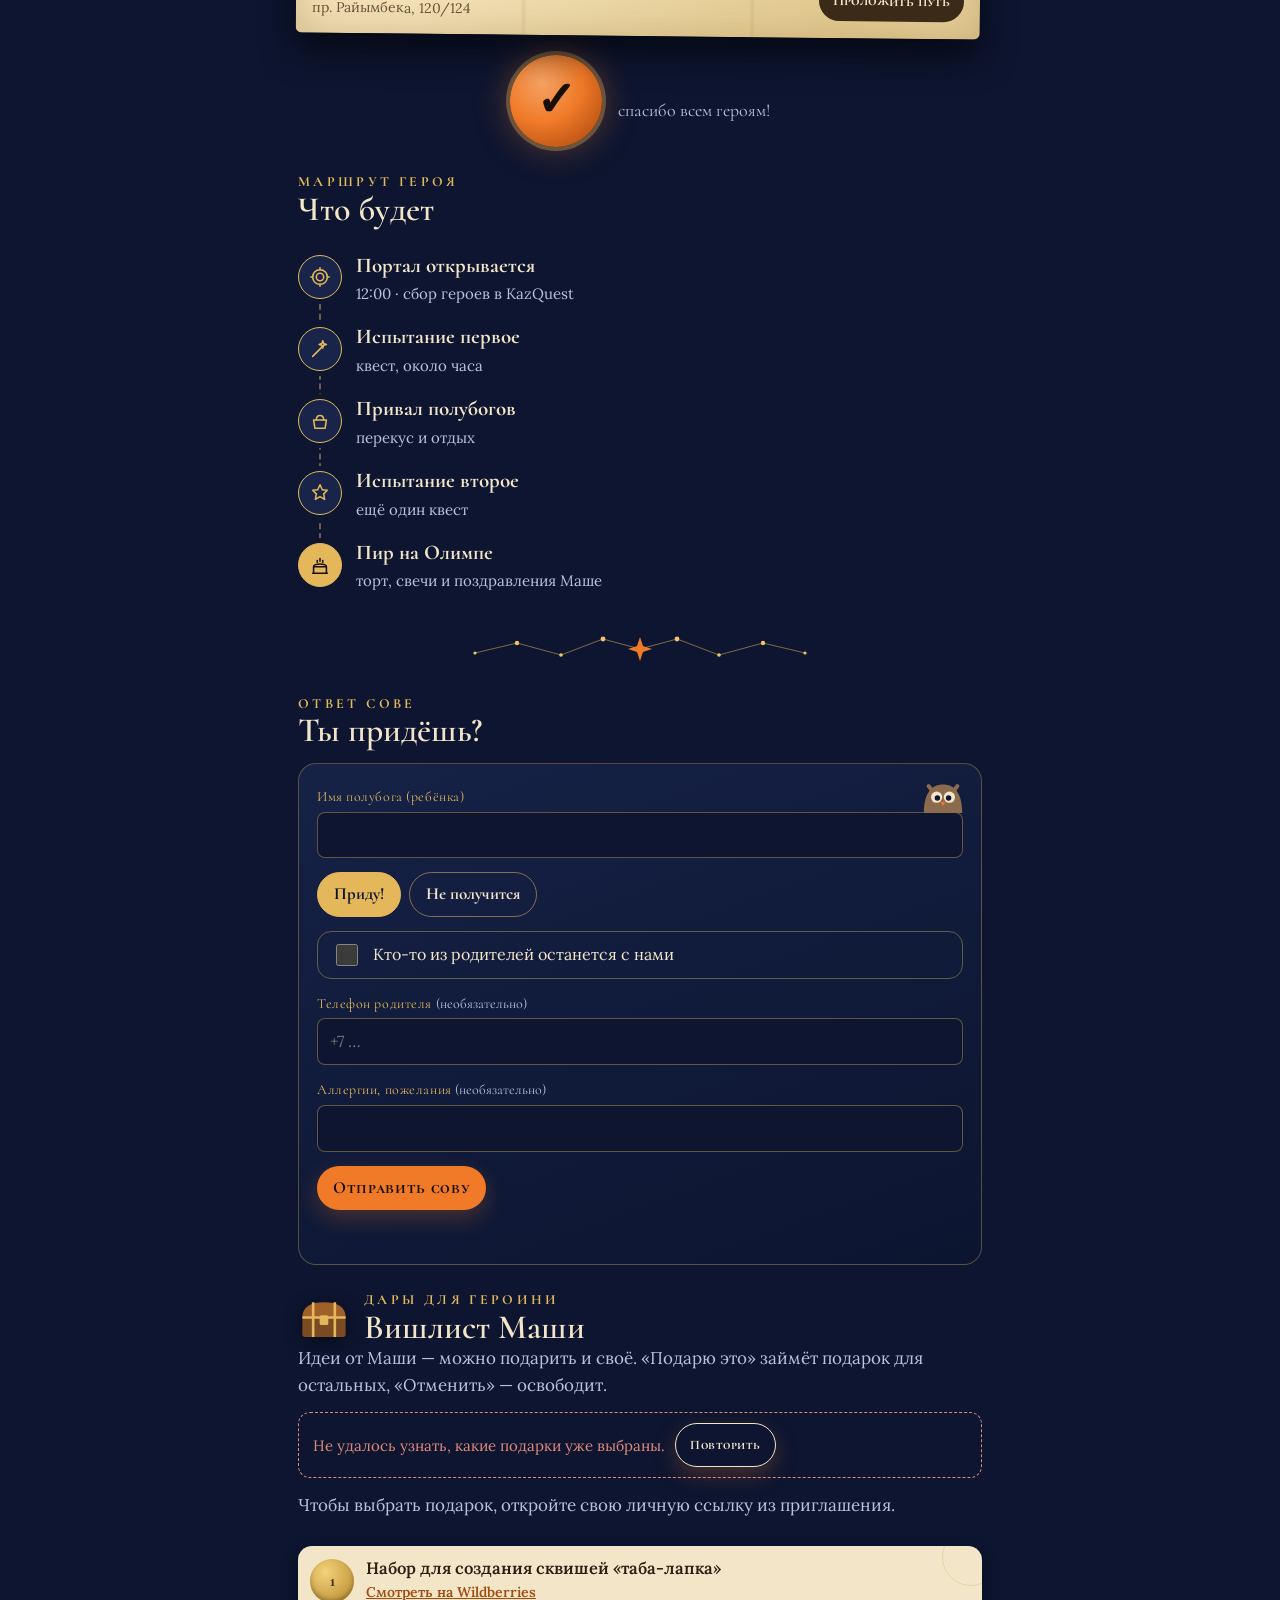
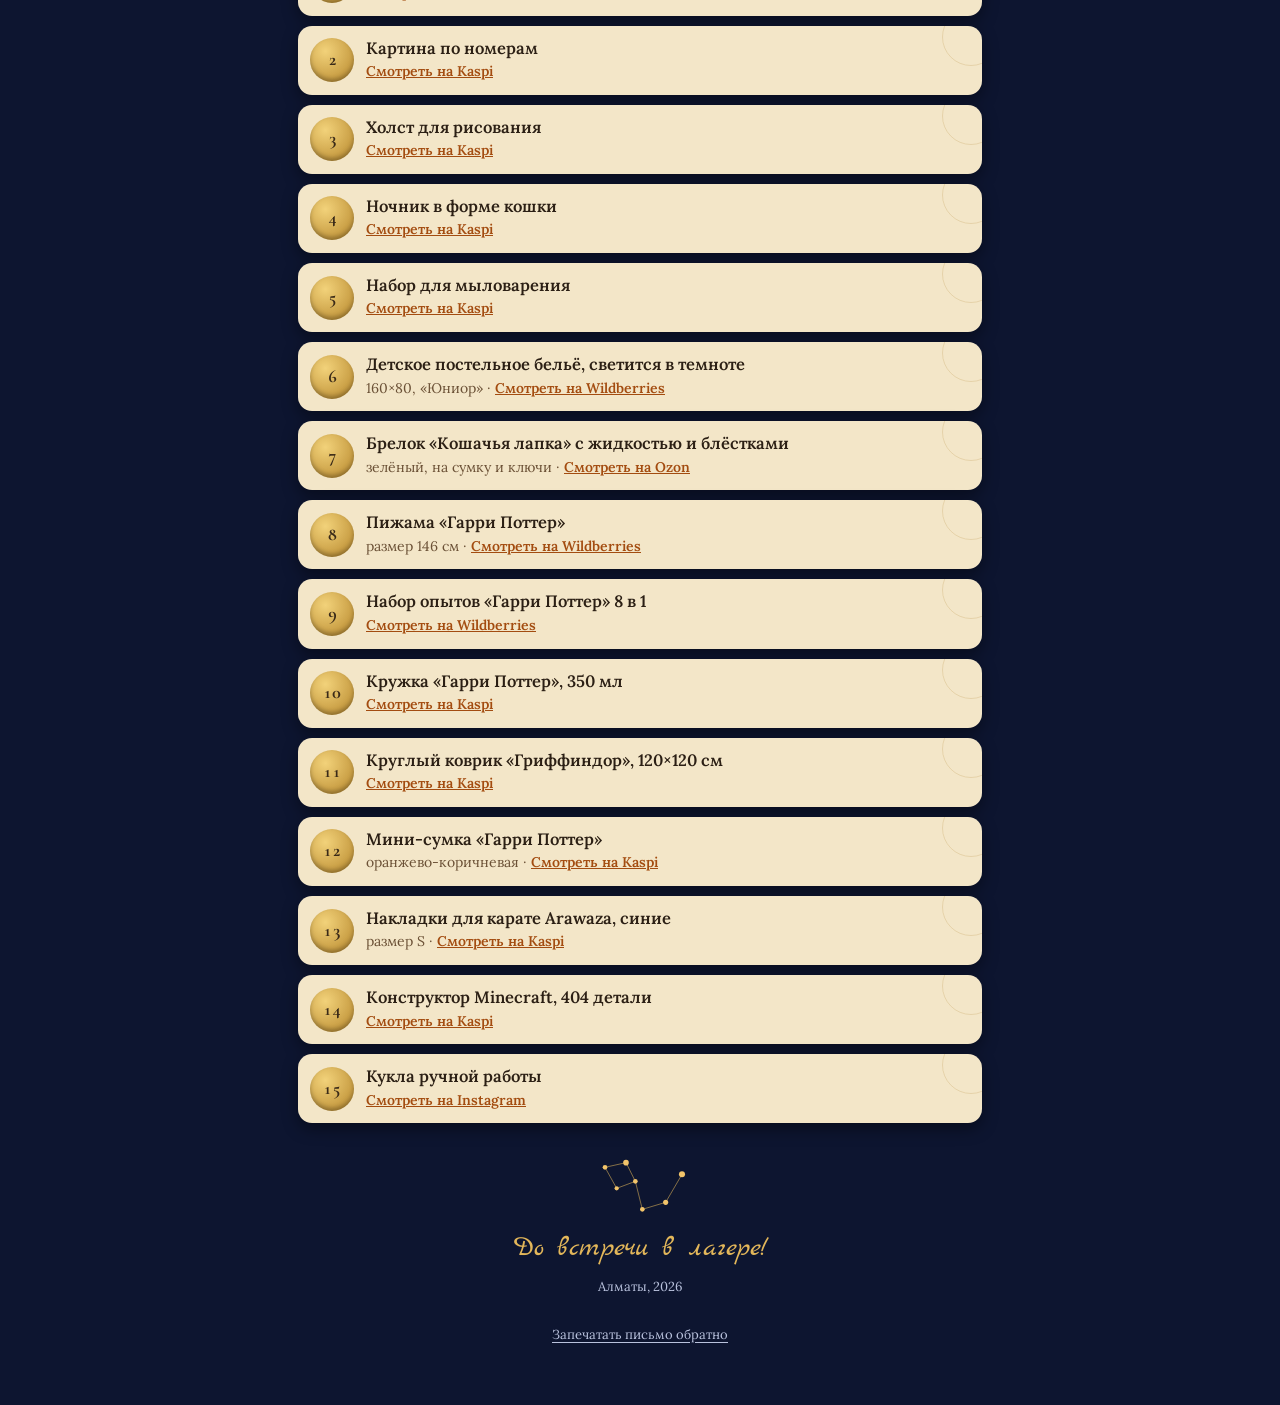
==== commit fb6c9e9c: "Кнопка «Запечатать письмо обратно»: снова конверт и выбор языка, имя из ссылки остаётся Co-Authored-" ====
--- a/index.html
+++ b/index.html
@@ -14,7 +14,7 @@
 <link rel="preconnect" href="https://fonts.googleapis.com">
 <link rel="preconnect" href="https://fonts.gstatic.com" crossorigin>
 <link href="https://fonts.googleapis.com/css2?family=Cormorant:wght@500;600;700&family=Cormorant+SC:wght@600;700&family=Philosopher:wght@400;700&family=Lora:ital,wght@0,400;0,600;1,400&family=Marck+Script&family=Bad+Script&display=swap" rel="stylesheet">
-<link rel="stylesheet" href="style.css?v=fb6c9e9">
+<link rel="stylesheet" href="style.css?v=9c8323e">
 </head>
 <body>
 
@@ -207,10 +207,10 @@
   </form>
 </dialog>
 
-<script src="config.js?v=fb6c9e9"></script>
-<script src="api.js?v=fb6c9e9"></script>
-<script src="i18n.js?v=fb6c9e9"></script>
-<script src="gender.js?v=fb6c9e9"></script>
+<script src="config.js?v=nochest"></script>
+<script src="api.js?v=9c8323e"></script>
+<script src="i18n.js?v=nochest"></script>
+<script src="gender.js?v=9c8323e"></script>
 <script>
 const P = window.PARTY;
 const T = (k, v) => I18N.t(k, v);
--- a/style.css
+++ b/style.css
@@ -319,3 +319,5 @@
 .adult{font-size:16px}
 .lang-switch button{min-height:40px}
 .tile b small{font-size:.5em;font-weight:600;color:var(--muted)}
+
+footer .reset{margin:10px auto 0;background:none;border:0;color:var(--muted);font:inherit;font-size:13px;text-decoration:underline;text-underline-offset:3px;padding:10px 12px;min-height:44px;cursor:pointer}
